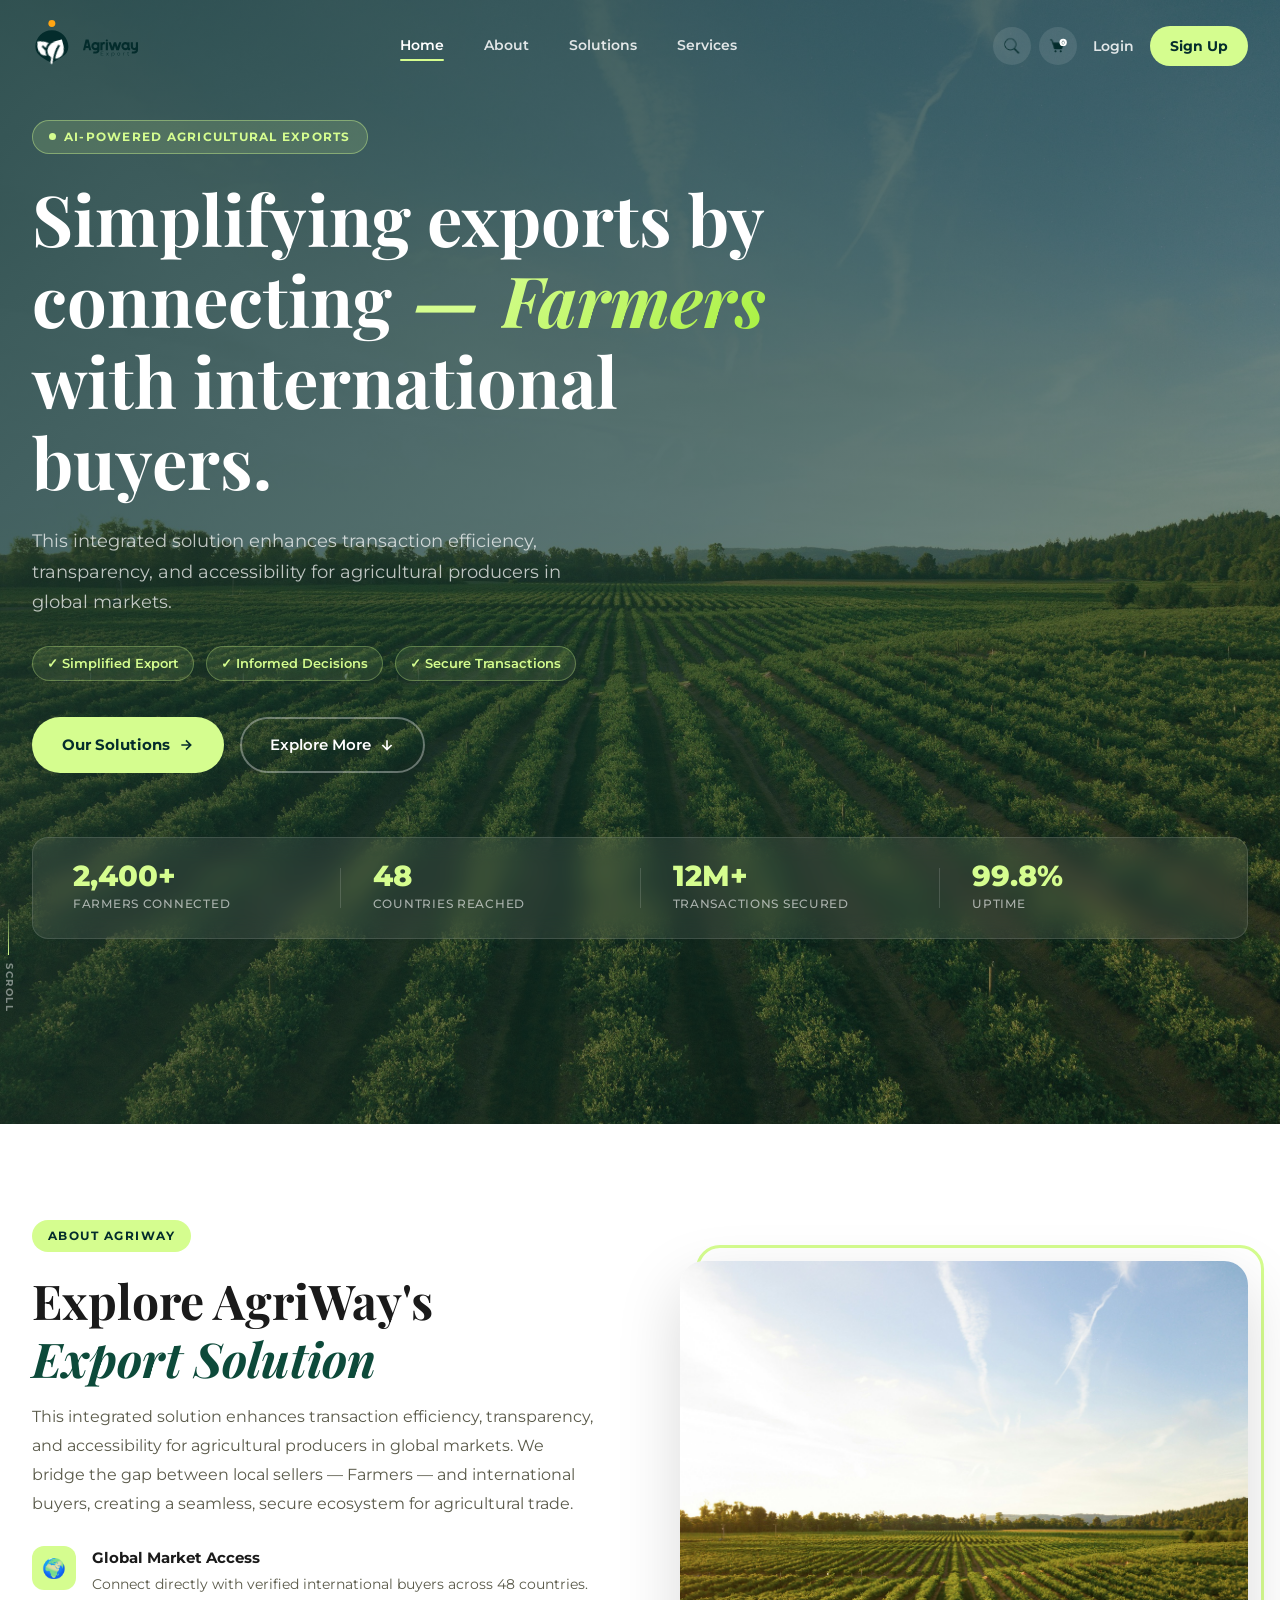
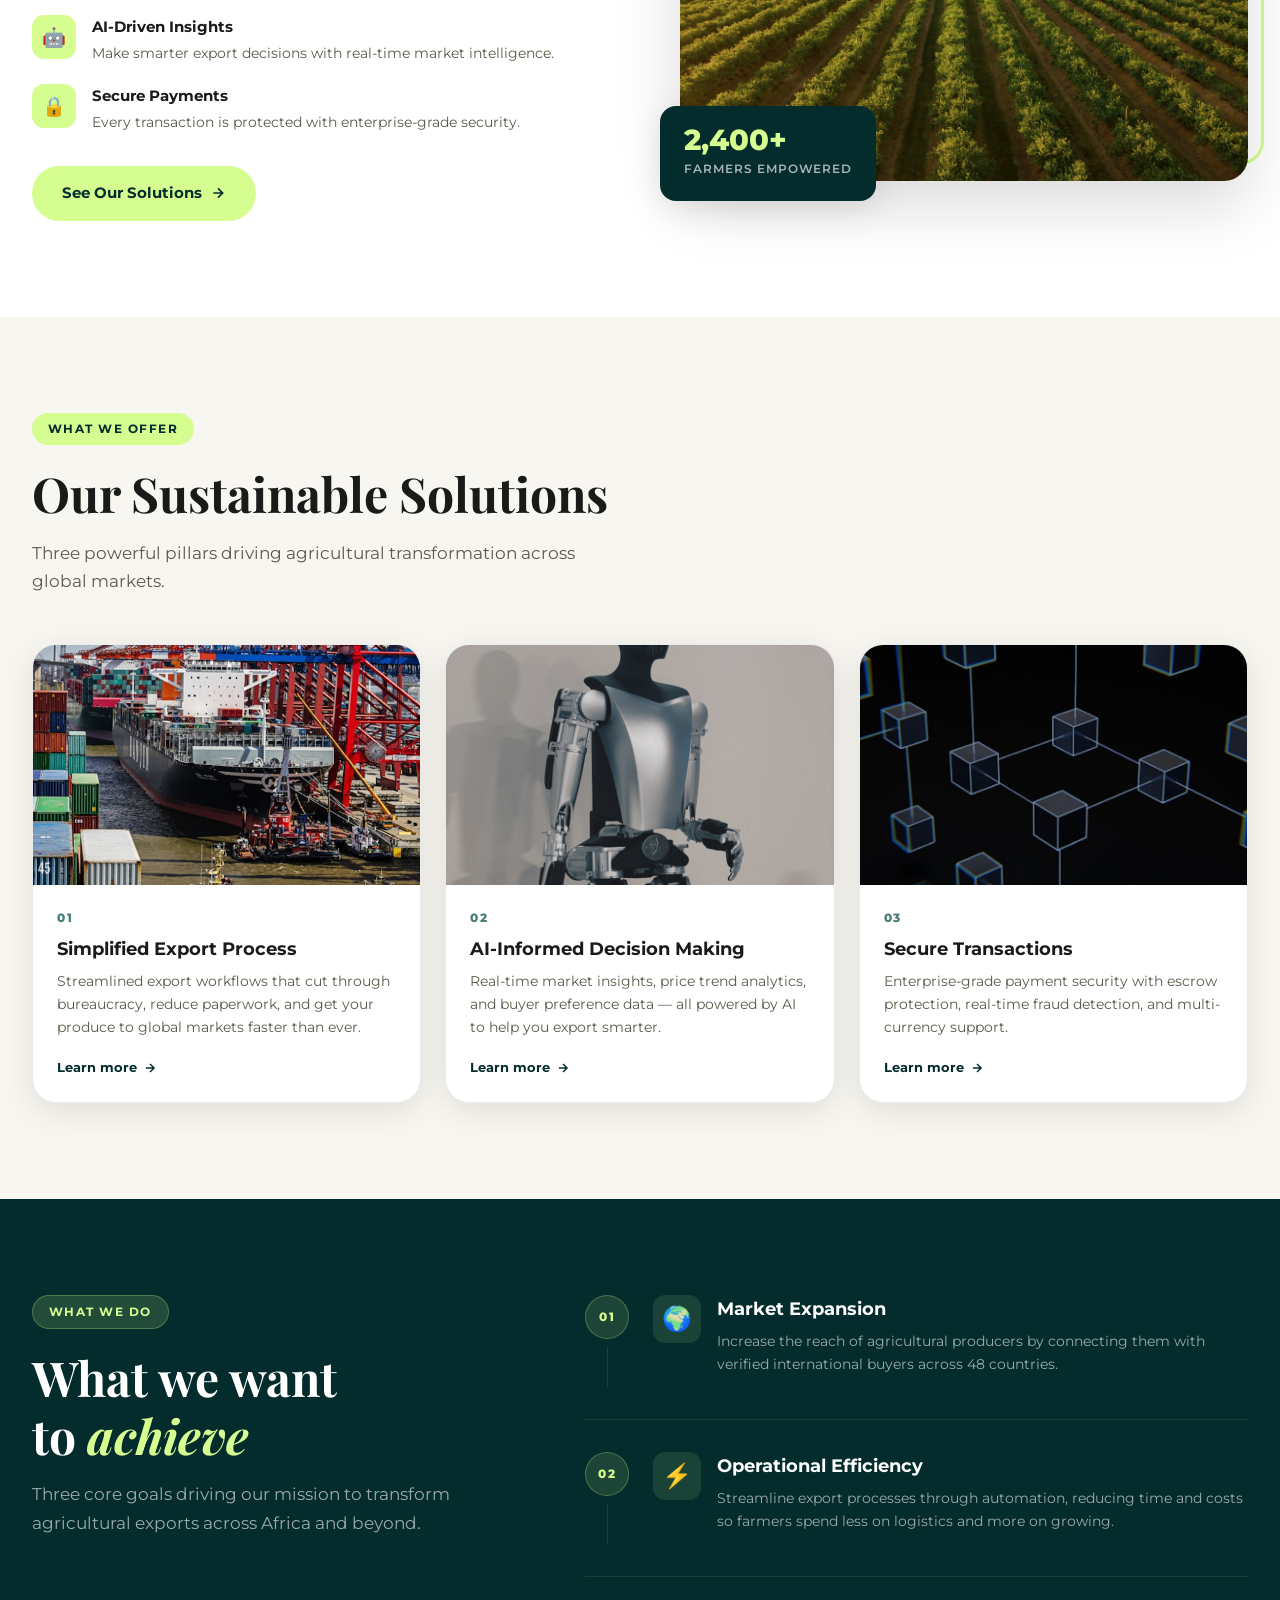
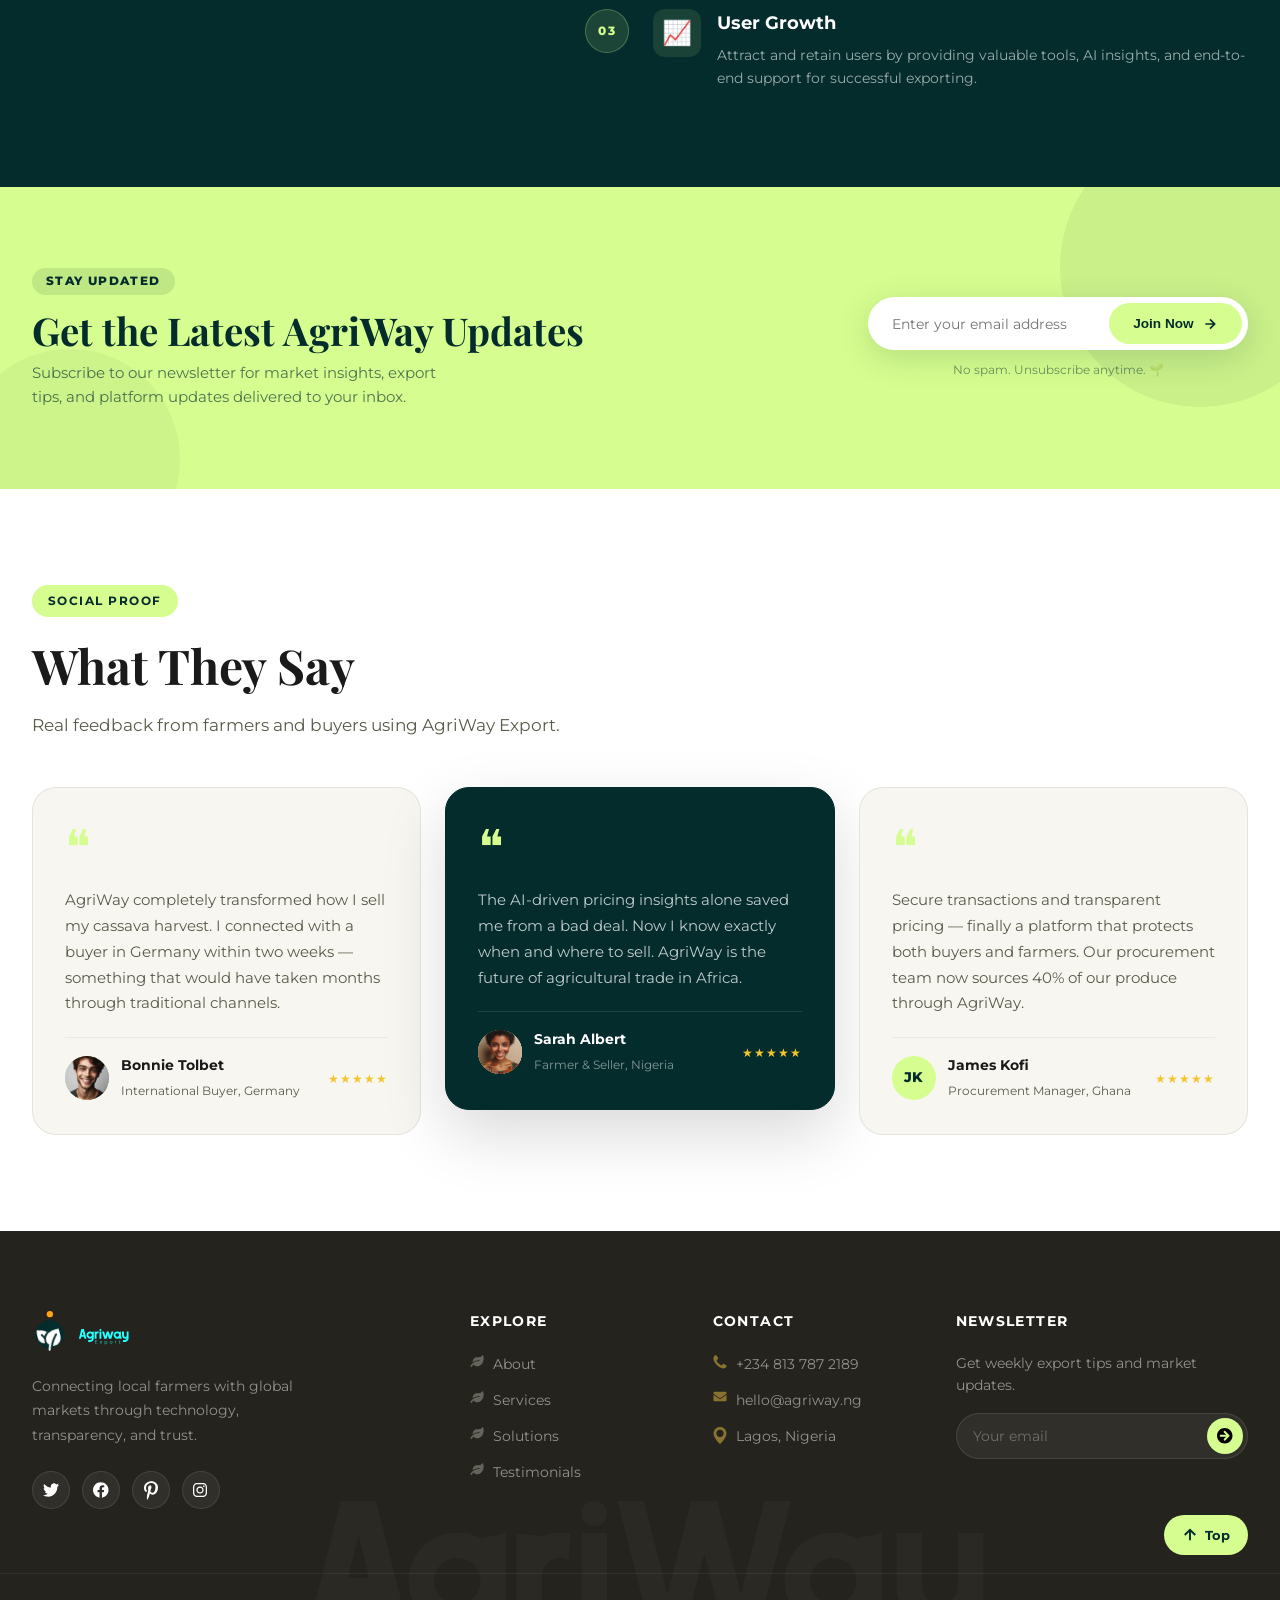
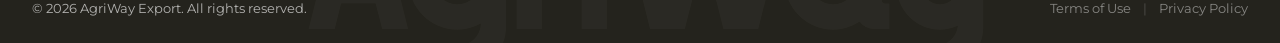
==== index.html @ 55c02ee0 "feat: full AgriWay revamp — sticky frosted navbar, hero with stats counter, about section, solutions" ====
<!DOCTYPE html>
<html lang="en">
<head>
    <meta charset="UTF-8">
    <meta name="viewport" content="width=device-width, initial-scale=1.0">
    <meta name="description" content="AgriWay Export — Simplifying agricultural exports by connecting farmers with international buyers worldwide.">
    <title>AgriWay Export</title>
    <link rel="preconnect" href="https://fonts.googleapis.com">
    <link rel="preconnect" href="https://fonts.gstatic.com" crossorigin>
    <link href="https://fonts.googleapis.com/css2?family=Montserrat:wght@400;500;600;700;800;900&family=Playfair+Display:ital,wght@0,700;1,700&display=swap" rel="stylesheet">
    <link rel="stylesheet" href="styles.css">
</head>
<body>

<!-- ===================== NAVBAR ===================== -->
<header class="navbar" id="navbar">
    <div class="nav-inner">
        <a href="#" class="nav-logo">
            <img src="assets/Logo.svg" alt="AgriWay Logo">
            <img src="assets/brandName.svg" alt="AgriWay" class="nav-brand-name">
        </a>

        <nav class="nav-links" id="navLinks">
            <a href="#hero" class="nav-link active">Home</a>
            <a href="#about" class="nav-link">About</a>
            <a href="#solutions" class="nav-link">Solutions</a>
            <a href="#services" class="nav-link">Services</a>
        </nav>

        <div class="nav-actions">
            <div class="nav-icons">
                <button class="nav-icon-btn" aria-label="Search">
                    <img src="assets/Search.svg" alt="">
                </button>
                <button class="nav-icon-btn" aria-label="Cart">
                    <img src="assets/cartWithZero.svg" alt="">
                </button>
            </div>
            <a href="#" class="btn-login">Login</a>
            <a href="#" class="btn-signup">Sign Up</a>
            <button class="hamburger" id="hamburger" aria-label="Toggle menu">
                <span></span><span></span><span></span>
            </button>
        </div>
    </div>
</header>

<!-- ===================== HERO ===================== -->
<section class="hero" id="hero">
    <div class="hero-bg">
        <div class="hero-overlay"></div>
    </div>

    <!-- Floating tag -->
    <div class="hero-tag reveal-up" style="animation-delay:0.1s">
        <span class="hero-tag-dot"></span>
        AI-Powered Agricultural Exports
    </div>

    <div class="hero-content">
        <h1 class="hero-heading reveal-up" style="animation-delay:0.25s">
            Simplifying exports by connecting
            <span class="hero-dash">—</span>
            <span class="hero-highlight">Farmers</span>
            with international buyers.
        </h1>

        <p class="hero-sub reveal-up" style="animation-delay:0.4s">
            This integrated solution enhances transaction efficiency, transparency, and accessibility for agricultural producers in global markets.
        </p>

        <div class="hero-pills reveal-up" style="animation-delay:0.5s">
            <span class="hero-pill">✓ Simplified Export</span>
            <span class="hero-pill">✓ Informed Decisions</span>
            <span class="hero-pill">✓ Secure Transactions</span>
        </div>

        <div class="hero-cta reveal-up" style="animation-delay:0.6s">
            <a href="#solutions" class="btn-primary">
                Our Solutions
                <svg width="16" height="16" viewBox="0 0 24 24" fill="none" stroke="currentColor" stroke-width="2.5"><path d="M5 12h14M12 5l7 7-7 7"/></svg>
            </a>
            <a href="#about" class="btn-ghost">
                Explore More
                <svg width="16" height="16" viewBox="0 0 24 24" fill="none" stroke="currentColor" stroke-width="2.5"><path d="M12 5v14M5 12l7 7 7-7"/></svg>
            </a>
        </div>
    </div>

    <!-- Stats bar -->
    <div class="hero-stats reveal-up" style="animation-delay:0.75s">
        <div class="hero-stat">
            <span class="hero-stat-num">2,400+</span>
            <span class="hero-stat-label">Farmers Connected</span>
        </div>
        <div class="hero-stat-divider"></div>
        <div class="hero-stat">
            <span class="hero-stat-num">48</span>
            <span class="hero-stat-label">Countries Reached</span>
        </div>
        <div class="hero-stat-divider"></div>
        <div class="hero-stat">
            <span class="hero-stat-num">$12M+</span>
            <span class="hero-stat-label">Transactions Secured</span>
        </div>
        <div class="hero-stat-divider"></div>
        <div class="hero-stat">
            <span class="hero-stat-num">99.8%</span>
            <span class="hero-stat-label">Uptime</span>
        </div>
    </div>

    <!-- Scroll indicator -->
    <div class="hero-scroll">
        <div class="hero-scroll-line"></div>
        <span>Scroll</span>
    </div>
</section>

<!-- ===================== ABOUT ===================== -->
<section class="about" id="about">
    <div class="about-inner">
        <div class="about-text">
            <div class="section-tag reveal-up">About AgriWay</div>
            <h2 class="section-heading reveal-up">
                Explore AgriWay's<br>
                <em>Export Solution</em>
            </h2>
            <p class="about-body reveal-up">
                This integrated solution enhances transaction efficiency, transparency, and accessibility for agricultural producers in global markets. We bridge the gap between local sellers — Farmers — and international buyers, creating a seamless, secure ecosystem for agricultural trade.
            </p>
            <ul class="about-list reveal-up">
                <li>
                    <div class="about-list-icon">🌍</div>
                    <div>
                        <strong>Global Market Access</strong>
                        <p>Connect directly with verified international buyers across 48 countries.</p>
                    </div>
                </li>
                <li>
                    <div class="about-list-icon">🤖</div>
                    <div>
                        <strong>AI-Driven Insights</strong>
                        <p>Make smarter export decisions with real-time market intelligence.</p>
                    </div>
                </li>
                <li>
                    <div class="about-list-icon">🔒</div>
                    <div>
                        <strong>Secure Payments</strong>
                        <p>Every transaction is protected with enterprise-grade security.</p>
                    </div>
                </li>
            </ul>
            <a href="#solutions" class="btn-primary reveal-up">
                See Our Solutions
                <svg width="16" height="16" viewBox="0 0 24 24" fill="none" stroke="currentColor" stroke-width="2.5"><path d="M5 12h14M12 5l7 7-7 7"/></svg>
            </a>
        </div>

        <div class="about-visual reveal-right">
            <div class="about-img-wrap">
                <img src="assets/bg2.jpeg" alt="Farmer in field" class="about-img">
                <div class="about-badge">
                    <span class="about-badge-num">2,400+</span>
                    <span class="about-badge-label">Farmers Empowered</span>
                </div>
                <div class="about-img-accent"></div>
            </div>
        </div>
    </div>
</section>

<!-- ===================== SOLUTIONS (Section 3) ===================== -->
<section class="solutions" id="solutions">
    <div class="solutions-inner">
        <div class="section-tag reveal-up">What We Offer</div>
        <h2 class="section-heading reveal-up">Our Sustainable Solutions</h2>
        <p class="section-sub reveal-up">Three powerful pillars driving agricultural transformation across global markets.</p>

        <div class="solutions-grid">

            <div class="sol-card reveal-up" style="animation-delay:0.1s">
                <div class="sol-card-img">
                    <img src="assets/Rectangle-3.svg" alt="Simplified Export Process">
                    <div class="sol-card-overlay">
                        <div class="sol-card-icon">🌐</div>
                    </div>
                </div>
                <div class="sol-card-body">
                    <span class="sol-card-num">01</span>
                    <h3>Simplified Export Process</h3>
                    <p>Streamlined export workflows that cut through bureaucracy, reduce paperwork, and get your produce to global markets faster than ever.</p>
                    <a href="#" class="sol-card-link">
                        Learn more
                        <svg width="14" height="14" viewBox="0 0 24 24" fill="none" stroke="currentColor" stroke-width="2.5"><path d="M5 12h14M12 5l7 7-7 7"/></svg>
                    </a>
                </div>
            </div>

            <div class="sol-card reveal-up" style="animation-delay:0.2s">
                <div class="sol-card-img">
                    <img src="assets/Rectangle-5.svg" alt="AI Decision Making">
                    <div class="sol-card-overlay">
                        <div class="sol-card-icon">📊</div>
                    </div>
                </div>
                <div class="sol-card-body">
                    <span class="sol-card-num">02</span>
                    <h3>AI-Informed Decision Making</h3>
                    <p>Real-time market insights, price trend analytics, and buyer preference data — all powered by AI to help you export smarter.</p>
                    <a href="#" class="sol-card-link">
                        Learn more
                        <svg width="14" height="14" viewBox="0 0 24 24" fill="none" stroke="currentColor" stroke-width="2.5"><path d="M5 12h14M12 5l7 7-7 7"/></svg>
                    </a>
                </div>
            </div>

            <div class="sol-card reveal-up" style="animation-delay:0.3s">
                <div class="sol-card-img">
                    <img src="assets/Rectangle 4.png" alt="Secure Transactions">
                    <div class="sol-card-overlay">
                        <div class="sol-card-icon">🔒</div>
                    </div>
                </div>
                <div class="sol-card-body">
                    <span class="sol-card-num">03</span>
                    <h3>Secure Transactions</h3>
                    <p>Enterprise-grade payment security with escrow protection, real-time fraud detection, and multi-currency support.</p>
                    <a href="#" class="sol-card-link">
                        Learn more
                        <svg width="14" height="14" viewBox="0 0 24 24" fill="none" stroke="currentColor" stroke-width="2.5"><path d="M5 12h14M12 5l7 7-7 7"/></svg>
                    </a>
                </div>
            </div>

        </div>
    </div>
</section>


<!-- ===================== SERVICES (Section 4) ===================== -->
<section class="services" id="services">
    <div class="services-inner">
        <div class="services-left">
            <div class="section-tag reveal-up">What We Do</div>
            <h2 class="section-heading reveal-up">What we want<br>to <em>achieve</em></h2>
            <p class="section-sub reveal-up">Three core goals driving our mission to transform agricultural exports across Africa and beyond.</p>
        </div>
        <div class="services-right">
            <div class="service-item reveal-up" style="animation-delay:0.1s">
                <div class="service-num-wrap">
                    <span class="service-num">01</span>
                    <div class="service-line"></div>
                </div>
                <div class="service-content">
                    <div class="service-icon">🌍</div>
                    <div>
                        <h3>Market Expansion</h3>
                        <p>Increase the reach of agricultural producers by connecting them with verified international buyers across 48 countries.</p>
                    </div>
                </div>
            </div>
            <div class="service-item reveal-up" style="animation-delay:0.2s">
                <div class="service-num-wrap">
                    <span class="service-num">02</span>
                    <div class="service-line"></div>
                </div>
                <div class="service-content">
                    <div class="service-icon">⚡</div>
                    <div>
                        <h3>Operational Efficiency</h3>
                        <p>Streamline export processes through automation, reducing time and costs so farmers spend less on logistics and more on growing.</p>
                    </div>
                </div>
            </div>
            <div class="service-item reveal-up" style="animation-delay:0.3s">
                <div class="service-num-wrap">
                    <span class="service-num">03</span>
                </div>
                <div class="service-content">
                    <div class="service-icon">📈</div>
                    <div>
                        <h3>User Growth</h3>
                        <p>Attract and retain users by providing valuable tools, AI insights, and end-to-end support for successful exporting.</p>
                    </div>
                </div>
            </div>
        </div>
    </div>
</section>

<!-- ===================== NEWSLETTER ===================== -->
<section class="newsletter">
    <div class="newsletter-inner">
        <div class="newsletter-text reveal-up">
            <span class="newsletter-tag">Stay Updated</span>
            <h2>Get the Latest AgriWay Updates</h2>
            <p>Subscribe to our newsletter for market insights, export tips, and platform updates delivered to your inbox.</p>
        </div>
        <form class="newsletter-form reveal-up" style="animation-delay:0.15s" onsubmit="return false;">
            <div class="newsletter-input-wrap">
                <input type="email" placeholder="Enter your email address" required>
                <button type="submit" class="btn-primary">
                    Join Now
                    <svg width="16" height="16" viewBox="0 0 24 24" fill="none" stroke="currentColor" stroke-width="2.5"><path d="M5 12h14M12 5l7 7-7 7"/></svg>
                </button>
            </div>
            <p class="newsletter-note">No spam. Unsubscribe anytime. 🌱</p>
        </form>
    </div>
</section>

<!-- ===================== TESTIMONIALS ===================== -->
<section class="testimonials" id="testimonials">
    <div class="testimonials-inner">
        <div class="section-tag reveal-up">Social Proof</div>
        <h2 class="section-heading reveal-up">What They Say</h2>
        <p class="section-sub reveal-up">Real feedback from farmers and buyers using AgriWay Export.</p>

        <div class="testi-grid">
            <div class="testi-card reveal-up" style="animation-delay:0.1s">
                <div class="testi-quote">❝</div>
                <p class="testi-text">AgriWay completely transformed how I sell my cassava harvest. I connected with a buyer in Germany within two weeks — something that would have taken months through traditional channels.</p>
                <div class="testi-footer">
                    <img src="assets/avatar-04.webp.svg" alt="Bonnie Tolbet" class="testi-avatar">
                    <div>
                        <strong>Bonnie Tolbet</strong>
                        <span>International Buyer, Germany</span>
                    </div>
                    <div class="testi-stars">★★★★★</div>
                </div>
            </div>

            <div class="testi-card testi-card-featured reveal-up" style="animation-delay:0.2s">
                <div class="testi-quote">❝</div>
                <p class="testi-text">The AI-driven pricing insights alone saved me from a bad deal. Now I know exactly when and where to sell. AgriWay is the future of agricultural trade in Africa.</p>
                <div class="testi-footer">
                    <img src="assets/avatar-05.webp.svg" alt="Sarah Albert" class="testi-avatar">
                    <div>
                        <strong>Sarah Albert</strong>
                        <span>Farmer & Seller, Nigeria</span>
                    </div>
                    <div class="testi-stars">★★★★★</div>
                </div>
            </div>

            <div class="testi-card reveal-up" style="animation-delay:0.3s">
                <div class="testi-quote">❝</div>
                <p class="testi-text">Secure transactions and transparent pricing — finally a platform that protects both buyers and farmers. Our procurement team now sources 40% of our produce through AgriWay.</p>
                <div class="testi-footer">
                    <div class="testi-avatar-placeholder">JK</div>
                    <div>
                        <strong>James Kofi</strong>
                        <span>Procurement Manager, Ghana</span>
                    </div>
                    <div class="testi-stars">★★★★★</div>
                </div>
            </div>
        </div>
    </div>
</section>

<!-- ===================== FOOTER ===================== -->
<footer class="footer" id="contact">
    <div class="footer-inner">

        <div class="footer-brand">
            <div class="footer-logo">
                <img src="assets/Logo.svg" alt="AgriWay Logo">
                <img src="assets/brandName.svg" alt="AgriWay" class="footer-brand-name">
            </div>
            <p class="footer-desc">Connecting local farmers with global markets through technology, transparency, and trust.</p>
            <div class="footer-socials">
                <a href="#" class="footer-social" aria-label="Twitter"><img src="assets/Vector (2).svg" alt="Twitter"></a>
                <a href="#" class="footer-social" aria-label="Facebook"><img src="assets/Vector (3).svg" alt="Facebook"></a>
                <a href="#" class="footer-social" aria-label="Instagram"><img src="assets/Vector (4).svg" alt="Instagram"></a>
                <a href="#" class="footer-social" aria-label="LinkedIn"><img src="assets/Vector-5.svg" alt="LinkedIn"></a>
            </div>
        </div>

        <div class="footer-col">
            <h4>Explore</h4>
            <ul>
                <li><a href="#about"><img src="assets/leaf.svg" alt="">About</a></li>
                <li><a href="#services"><img src="assets/leaf.svg" alt="">Services</a></li>
                <li><a href="#solutions"><img src="assets/leaf.svg" alt="">Solutions</a></li>
                <li><a href="#testimonials"><img src="assets/leaf.svg" alt="">Testimonials</a></li>
            </ul>
        </div>

        <div class="footer-col">
            <h4>Contact</h4>
            <ul>
                <li>
                    <img src="assets/phone-icon.svg" alt="">
                    <span>+234 813 787 2189</span>
                </li>
                <li>
                    <img src="assets/messageEnvelope.svg" alt="">
                    <span>hello@agriway.ng</span>
                </li>
                <li>
                    <img src="assets/location.svg" alt="">
                    <span>Lagos, Nigeria</span>
                </li>
            </ul>
        </div>

        <div class="footer-col footer-newsletter-col">
            <h4>Newsletter</h4>
            <p>Get weekly export tips and market updates.</p>
            <div class="footer-input-wrap">
                <input type="email" placeholder="Your email">
                <button aria-label="Subscribe">
                    <img src="assets/arrowRight.svg" alt="Subscribe">
                </button>
            </div>
        </div>

    </div>

    <!-- Bottom bar -->
    <div class="footer-bottom">
        <p>&copy; <span id="footer-year"></span> AgriWay Export. All rights reserved.</p>
        <div class="footer-bottom-links">
            <a href="#">Terms of Use</a>
            <span>|</span>
            <a href="#">Privacy Policy</a>
        </div>
    </div>

    <!-- Big Mogula watermark -->
    <div class="footer-watermark" aria-hidden="true">AgriWay</div>

    <!-- Back to top -->
    <a href="#hero" class="back-to-top" id="backToTop">
        <svg width="18" height="18" viewBox="0 0 24 24" fill="none" stroke="currentColor" stroke-width="2.5"><path d="M12 19V5M5 12l7-7 7 7"/></svg>
        Top
    </a>
</footer>

<script src="scripts.js"></script>
</body>
</html>
---- styles.css ----
/* ============================================
   AGRIWAY EXPORT — Revamped Sections 1–4
   ============================================ */

@font-face {
    font-family: 'Mogula';
    src: url('assets/font/mogula.otf') format('opentype');
    font-weight: normal;
}

/* ---- Variables ---- */
:root {
    --lime:       #D5FD8F;
    --lime-dark:  #b8e870;
    --green-deep: #042C2C;
    --green-mid:  #0d4a3a;
    --green-soft: #497C76;
    --dark:       #24231D;
    --dark2:      #1a1a14;
    --text:       #1a1a1a;
    --text-muted: #5a5a4a;
    --white:      #ffffff;
    --off-white:  #f8f6f0;
    --border:     rgba(0,0,0,0.08);
    --shadow:     0 8px 32px rgba(0,0,0,0.1);
    --shadow-lg:  0 24px 64px rgba(0,0,0,0.15);
    --radius:     16px;
    --radius-lg:  24px;
    --transition: all 0.3s cubic-bezier(0.4, 0, 0.2, 1);
    --max-w:      1280px;
}

/* ---- Reset ---- */
*, *::before, *::after { margin: 0; padding: 0; box-sizing: border-box; }
html { scroll-behavior: smooth; scroll-padding-top: 80px; }

body {
    font-family: 'Montserrat', sans-serif;
    background: var(--off-white);
    color: var(--text);
    line-height: 1.6;
    overflow-x: hidden;
}

a { text-decoration: none; color: inherit; }
img { max-width: 100%; display: block; }

/* ---- Shared buttons ---- */
.btn-primary {
    display: inline-flex;
    align-items: center;
    gap: 8px;
    background: var(--lime);
    color: var(--green-deep);
    font-weight: 700;
    font-size: 0.95rem;
    padding: 0.85rem 1.75rem;
    border-radius: 50px;
    transition: var(--transition);
    border: 2px solid transparent;
}

.btn-primary:hover {
    background: var(--lime-dark);
    transform: translateY(-2px);
    box-shadow: 0 8px 24px rgba(213,253,143,0.4);
}

.btn-ghost {
    display: inline-flex;
    align-items: center;
    gap: 8px;
    background: transparent;
    color: var(--white);
    font-weight: 600;
    font-size: 0.95rem;
    padding: 0.85rem 1.75rem;
    border-radius: 50px;
    border: 2px solid rgba(255,255,255,0.35);
    transition: var(--transition);
}

.btn-ghost:hover {
    background: rgba(255,255,255,0.12);
    border-color: rgba(255,255,255,0.6);
    transform: translateY(-2px);
}

/* ---- Shared section labels ---- */
.section-tag {
    display: inline-flex;
    align-items: center;
    gap: 8px;
    font-size: 0.78rem;
    font-weight: 700;
    text-transform: uppercase;
    letter-spacing: 0.12em;
    color: var(--green-deep);
    background: var(--lime);
    padding: 6px 16px;
    border-radius: 50px;
    margin-bottom: 1.25rem;
}

.section-heading {
    font-family: 'Playfair Display', serif;
    font-size: clamp(2rem, 4vw, 3rem);
    font-weight: 700;
    color: var(--text);
    line-height: 1.2;
    margin-bottom: 1rem;
}

.section-heading em {
    font-style: italic;
    color: var(--green-mid);
}

.section-sub {
    font-size: 1.05rem;
    color: var(--text-muted);
    max-width: 580px;
    margin-bottom: 3rem;
    line-height: 1.7;
}

/* ---- Scroll reveal ---- */
.reveal-up {
    opacity: 0;
    transform: translateY(30px);
    transition: opacity 0.65s ease, transform 0.65s ease;
}

.reveal-right {
    opacity: 0;
    transform: translateX(40px);
    transition: opacity 0.7s ease, transform 0.7s ease;
}

.reveal-up.visible,
.reveal-right.visible {
    opacity: 1;
    transform: translate(0);
}

/* ============================================
   NAVBAR
   ============================================ */
.navbar {
    position: fixed;
    top: 0;
    left: 0;
    right: 0;
    z-index: 1000;
    padding: 1.25rem 0;
    /* transparent only over the hero — JS adds .scrolled after 60px */
    background: transparent;
    transition: background 0.35s ease, padding 0.35s ease, box-shadow 0.35s ease;
}

/* Once user scrolls past the hero tag, lock to a solid frosted bar */
.navbar.scrolled {
    background: rgba(255,255,255,0.97);
    backdrop-filter: blur(16px);
    -webkit-backdrop-filter: blur(16px);
    padding: 0.65rem 0;
    box-shadow: 0 2px 20px rgba(0,0,0,0.08);
}

/* Text colours flip to dark when frosted */
.navbar.scrolled .nav-link { color: var(--text); }
.navbar.scrolled .nav-link:hover { color: var(--green-deep); }
.navbar.scrolled .nav-link.active { color: var(--green-deep); }
.navbar.scrolled .nav-link.active::after { background: var(--green-deep); }
.navbar.scrolled .btn-login { color: var(--text); }
.navbar.scrolled .btn-signup { background: var(--green-deep); color: var(--white); }
.navbar.scrolled .btn-signup:hover { background: var(--lime); color: var(--green-deep); }
.navbar.scrolled .nav-icon-btn { background: rgba(0,0,0,0.06); }
.navbar.scrolled .nav-icon-btn img { filter: brightness(0); }
.navbar.scrolled .hamburger span { background: var(--text); }

.nav-inner {
    max-width: var(--max-w);
    margin: 0 auto;
    padding: 0 2rem;
    display: flex;
    align-items: center;
    justify-content: space-between;
    gap: 2rem;
}

.nav-logo {
    display: flex;
    align-items: center;
    gap: 10px;
    flex-shrink: 0;
}

.nav-logo img:first-child { width: 40px; }
.nav-brand-name { height: 22px; width: auto; }

.nav-links {
    display: flex;
    align-items: center;
    gap: 2.5rem;
}

.nav-link {
    font-size: 0.9rem;
    font-weight: 600;
    color: rgba(255,255,255,0.85);
    position: relative;
    transition: color 0.25s;
}

.nav-link::after {
    content: '';
    position: absolute;
    bottom: -4px;
    left: 0;
    width: 0;
    height: 2px;
    background: var(--lime);
    border-radius: 2px;
    transition: width 0.3s ease;
}

.nav-link:hover,
.nav-link.active {
    color: var(--white);
}

.nav-link:hover::after,
.nav-link.active::after { width: 100%; }

.nav-actions {
    display: flex;
    align-items: center;
    gap: 1rem;
    flex-shrink: 0;
}

.nav-icons {
    display: flex;
    align-items: center;
    gap: 0.5rem;
}

.nav-icon-btn {
    width: 38px;
    height: 38px;
    border-radius: 50%;
    border: none;
    background: rgba(255,255,255,0.1);
    cursor: pointer;
    display: flex;
    align-items: center;
    justify-content: center;
    transition: var(--transition);
}

.nav-icon-btn:hover { background: rgba(255,255,255,0.2); }
.nav-icon-btn img { width: 18px; }

.btn-login {
    font-size: 0.88rem;
    font-weight: 600;
    color: rgba(255,255,255,0.85);
    transition: color 0.25s;
}

.btn-login:hover { color: var(--white); }

.btn-signup {
    font-size: 0.88rem;
    font-weight: 700;
    background: var(--lime);
    color: var(--green-deep);
    padding: 0.55rem 1.25rem;
    border-radius: 50px;
    transition: var(--transition);
}

.btn-signup:hover {
    background: var(--lime-dark);
    transform: translateY(-1px);
}

/* Hamburger */
.hamburger {
    display: none;
    flex-direction: column;
    gap: 5px;
    background: none;
    border: none;
    cursor: pointer;
    padding: 4px;
}

.hamburger span {
    display: block;
    width: 24px;
    height: 2px;
    background: var(--white);
    border-radius: 2px;
    transition: var(--transition);
}

.hamburger.open span:nth-child(1) { transform: translateY(7px) rotate(45deg); }
.hamburger.open span:nth-child(2) { opacity: 0; }
.hamburger.open span:nth-child(3) { transform: translateY(-7px) rotate(-45deg); }

/* ============================================
   HERO
   ============================================ */
.hero {
    position: relative;
    min-height: 100vh;
    display: flex;
    flex-direction: column;
    align-items: flex-start;
    justify-content: center;
    padding: 120px 2rem 80px;
    overflow: hidden;
}

.hero-bg {
    position: absolute;
    inset: 0;
    background: url('assets/bg.jpeg') center center / cover no-repeat;
    z-index: 0;
}

.hero-overlay {
    position: absolute;
    inset: 0;
    background: linear-gradient(
        135deg,
        rgba(4, 44, 44, 0.82) 0%,
        rgba(4, 44, 44, 0.65) 50%,
        rgba(4, 44, 44, 0.4) 100%
    );
}

.hero > *:not(.hero-bg) { position: relative; z-index: 1; }

.hero-content {
    max-width: var(--max-w);
    width: 100%;
    margin: 0 auto;
}

.hero-tag {
    display: inline-flex;
    align-items: center;
    gap: 8px;
    background: rgba(213,253,143,0.15);
    border: 1px solid rgba(213,253,143,0.4);
    color: var(--lime);
    font-size: 0.78rem;
    font-weight: 700;
    letter-spacing: 0.1em;
    text-transform: uppercase;
    padding: 6px 16px;
    border-radius: 50px;
    margin-bottom: 1.5rem;
}

.hero-tag-dot {
    width: 7px; height: 7px;
    border-radius: 50%;
    background: var(--lime);
    animation: pulse-green 2s ease-in-out infinite;
}

@keyframes pulse-green {
    0%, 100% { opacity: 1; transform: scale(1); }
    50% { opacity: 0.5; transform: scale(0.8); }
}

.hero-heading {
    font-family: 'Playfair Display', serif;
    font-size: clamp(2.5rem, 5.5vw, 5rem);
    font-weight: 700;
    color: var(--white);
    line-height: 1.15;
    max-width: 820px;
    margin-bottom: 1.5rem;
}

.hero-dash {
    color: var(--lime);
    font-style: italic;
    margin: 0 0.25rem;
}

.hero-highlight {
    background: linear-gradient(135deg, var(--lime), #a8f040);
    -webkit-background-clip: text;
    background-clip: text;
    -webkit-text-fill-color: transparent;
    font-style: italic;
}

.hero-sub {
    font-size: 1.1rem;
    color: rgba(255,255,255,0.72);
    max-width: 560px;
    line-height: 1.75;
    margin-bottom: 1.75rem;
}

.hero-pills {
    display: flex;
    flex-wrap: wrap;
    gap: 0.75rem;
    margin-bottom: 2.25rem;
}

.hero-pill {
    font-size: 0.82rem;
    font-weight: 600;
    color: var(--lime);
    background: rgba(213,253,143,0.1);
    border: 1px solid rgba(213,253,143,0.3);
    padding: 6px 14px;
    border-radius: 50px;
}

.hero-cta {
    display: flex;
    flex-wrap: wrap;
    gap: 1rem;
    margin-bottom: 4rem;
}

/* Stats bar */
.hero-stats {
    max-width: var(--max-w);
    width: 100%;
    margin: 0 auto;
    display: flex;
    align-items: center;
    gap: 2rem;
    background: rgba(255,255,255,0.08);
    backdrop-filter: blur(12px);
    -webkit-backdrop-filter: blur(12px);
    border: 1px solid rgba(255,255,255,0.12);
    border-radius: var(--radius);
    padding: 1.5rem 2.5rem;
    flex-wrap: wrap;
}

.hero-stat {
    display: flex;
    flex-direction: column;
    gap: 4px;
    flex: 1;
    min-width: 120px;
}

.hero-stat-num {
    font-size: 1.8rem;
    font-weight: 800;
    color: var(--lime);
    line-height: 1;
}

.hero-stat-label {
    font-size: 0.75rem;
    font-weight: 500;
    color: rgba(255,255,255,0.6);
    text-transform: uppercase;
    letter-spacing: 0.06em;
}

.hero-stat-divider {
    width: 1px;
    height: 40px;
    background: rgba(255,255,255,0.15);
    flex-shrink: 0;
}

/* Scroll indicator */
.hero-scroll {
    position: absolute;
    bottom: 2rem;
    right: 2rem;
    display: flex;
    flex-direction: column;
    align-items: center;
    gap: 8px;
    z-index: 2;
}

.hero-scroll-line {
    width: 1px;
    height: 48px;
    background: linear-gradient(to bottom, transparent, var(--lime));
    animation: scroll-line 1.5s ease-in-out infinite;
}

@keyframes scroll-line {
    0% { transform: scaleY(0); transform-origin: top; }
    50% { transform: scaleY(1); transform-origin: top; }
    51% { transform: scaleY(1); transform-origin: bottom; }
    100% { transform: scaleY(0); transform-origin: bottom; }
}

.hero-scroll span {
    font-size: 0.65rem;
    font-weight: 700;
    letter-spacing: 0.15em;
    text-transform: uppercase;
    color: rgba(255,255,255,0.45);
    writing-mode: vertical-rl;
}

/* ============================================
   ABOUT
   ============================================ */
.about {
    padding: 6rem 2rem;
    background: var(--white);
}

.about-inner {
    max-width: var(--max-w);
    margin: 0 auto;
    display: grid;
    grid-template-columns: 1fr 1fr;
    gap: 5rem;
    align-items: center;
}

.about-list {
    list-style: none;
    display: flex;
    flex-direction: column;
    gap: 1.25rem;
    margin-bottom: 2rem;
}

.about-list li {
    display: flex;
    gap: 1rem;
    align-items: flex-start;
}

.about-list-icon {
    width: 44px;
    height: 44px;
    border-radius: 12px;
    background: var(--lime);
    display: flex;
    align-items: center;
    justify-content: center;
    font-size: 1.2rem;
    flex-shrink: 0;
}

.about-list strong {
    display: block;
    font-size: 0.95rem;
    font-weight: 700;
    color: var(--text);
    margin-bottom: 3px;
}

.about-list p {
    font-size: 0.85rem;
    color: var(--text-muted);
    line-height: 1.6;
}

.about-body {
    font-size: 1rem;
    color: var(--text-muted);
    line-height: 1.8;
    margin-bottom: 1.75rem;
}

/* Visual side */
.about-visual { position: relative; }

.about-img-wrap {
    position: relative;
    border-radius: var(--radius-lg);
    overflow: visible;
}

.about-img {
    width: 100%;
    height: 520px;
    object-fit: cover;
    border-radius: var(--radius-lg);
    box-shadow: var(--shadow-lg);
}

.about-img-accent {
    position: absolute;
    top: -16px;
    right: -16px;
    width: 100%;
    height: 100%;
    border-radius: var(--radius-lg);
    border: 3px solid var(--lime);
    z-index: -1;
}

.about-badge {
    position: absolute;
    bottom: -20px;
    left: -20px;
    background: var(--green-deep);
    color: var(--white);
    padding: 1.25rem 1.5rem;
    border-radius: var(--radius);
    box-shadow: var(--shadow);
}

.about-badge-num {
    display: block;
    font-size: 1.8rem;
    font-weight: 800;
    color: var(--lime);
    line-height: 1;
}

.about-badge-label {
    font-size: 0.75rem;
    font-weight: 600;
    color: rgba(255,255,255,0.65);
    text-transform: uppercase;
    letter-spacing: 0.08em;
}

/* ============================================
   SOLUTIONS
   ============================================ */
.solutions {
    padding: 6rem 2rem;
    background: var(--off-white);
}

.solutions-inner {
    max-width: var(--max-w);
    margin: 0 auto;
}

.solutions-grid {
    display: grid;
    grid-template-columns: repeat(3, 1fr);
    gap: 1.5rem;
}

.sol-card {
    background: var(--white);
    border-radius: var(--radius-lg);
    overflow: hidden;
    box-shadow: var(--shadow);
    transition: var(--transition);
    border: 1px solid var(--border);
    display: flex;
    flex-direction: column;
}

.sol-card:hover {
    transform: translateY(-8px);
    box-shadow: var(--shadow-lg);
    border-color: var(--lime);
}

.sol-card-img {
    position: relative;
    height: 240px;
    overflow: hidden;
}

.sol-card-img img {
    width: 100%;
    height: 100%;
    object-fit: cover;
    transition: transform 0.5s ease;
}

.sol-card:hover .sol-card-img img { transform: scale(1.06); }

.sol-card-overlay {
    position: absolute;
    inset: 0;
    background: linear-gradient(to top, rgba(4,44,44,0.7), transparent);
    display: flex;
    align-items: flex-end;
    padding: 1rem;
    opacity: 0;
    transition: opacity 0.3s ease;
}

.sol-card:hover .sol-card-overlay { opacity: 1; }

.sol-card-icon {
    font-size: 2rem;
    filter: drop-shadow(0 2px 8px rgba(0,0,0,0.3));
}

.sol-card-body {
    padding: 1.5rem;
    display: flex;
    flex-direction: column;
    gap: 0.6rem;
    flex: 1;
}

.sol-card-num {
    font-size: 0.72rem;
    font-weight: 800;
    letter-spacing: 0.15em;
    color: var(--green-soft);
    text-transform: uppercase;
}

.sol-card-body h3 {
    font-size: 1.15rem;
    font-weight: 700;
    color: var(--text);
    line-height: 1.3;
}

.sol-card-body p {
    font-size: 0.875rem;
    color: var(--text-muted);
    line-height: 1.65;
    flex: 1;
}

.sol-card-link {
    display: inline-flex;
    align-items: center;
    gap: 6px;
    font-size: 0.82rem;
    font-weight: 700;
    color: var(--green-deep);
    margin-top: 0.5rem;
    transition: gap 0.2s ease;
}

.sol-card-link:hover { gap: 10px; }

/* ============================================
   RESPONSIVE
   ============================================ */
@media (max-width: 1024px) {
    .solutions-grid { grid-template-columns: repeat(2, 1fr); }
    .about-inner { gap: 3rem; }
}

@media (max-width: 768px) {
    .nav-links {
        display: none;
        position: fixed;
        top: 0;
        left: 0;
        right: 0;
        bottom: 0;
        background: var(--green-deep);
        flex-direction: column;
        align-items: center;
        justify-content: center;
        gap: 2.5rem;
        z-index: 999;
    }

    .nav-links.open { display: flex; }

    .nav-link {
        font-size: 1.4rem;
        color: var(--white) !important;
    }

    .hamburger { display: flex; z-index: 1000; }

    .btn-login, .btn-signup, .nav-icons { display: none; }
    .navbar.scrolled .hamburger span { background: var(--text); }

    .hero { padding: 100px 1.25rem 60px; }
    .hero-heading { font-size: clamp(2rem, 7vw, 3.5rem); }
    .hero-stats { flex-direction: column; align-items: flex-start; gap: 1.25rem; }
    .hero-stat-divider { width: 60px; height: 1px; }
    .hero-scroll { display: none; }

    .about { padding: 4rem 1.25rem; }
    .about-inner { grid-template-columns: 1fr; gap: 3rem; }
    .about-img { height: 320px; }
    .about-visual { order: -1; }
    .about-badge { left: 1rem; bottom: -1rem; }

    .solutions { padding: 4rem 1.25rem; }
    .solutions-grid { grid-template-columns: 1fr; }
    .sol-card-img { height: 200px; }
}

@media (max-width: 480px) {
    .hero-cta { flex-direction: column; }
    .btn-primary, .btn-ghost { width: 100%; justify-content: center; }
    .hero-stat-num { font-size: 1.4rem; }
}

/* ============================================
   SERVICES (Section 4)
   ============================================ */
.services {
    padding: 6rem 2rem;
    background: var(--green-deep);
    color: var(--white);
}

.services-inner {
    max-width: var(--max-w);
    margin: 0 auto;
    display: grid;
    grid-template-columns: 1fr 1.4fr;
    gap: 5rem;
    align-items: start;
}

.services .section-tag {
    background: rgba(213,253,143,0.15);
    color: var(--lime);
    border: 1px solid rgba(213,253,143,0.25);
}

.services .section-heading { color: var(--white); }
.services .section-heading em { color: var(--lime); }
.services .section-sub { color: rgba(255,255,255,0.6); }

.service-item {
    display: flex;
    gap: 1.5rem;
    padding-bottom: 2rem;
    margin-bottom: 2rem;
    border-bottom: 1px solid rgba(255,255,255,0.08);
}

.service-item:last-child { border-bottom: none; margin-bottom: 0; padding-bottom: 0; }

.service-num-wrap {
    display: flex;
    flex-direction: column;
    align-items: center;
    gap: 0;
    flex-shrink: 0;
}

.service-num {
    font-size: 0.72rem;
    font-weight: 800;
    letter-spacing: 0.12em;
    color: var(--lime);
    background: rgba(213,253,143,0.12);
    border: 1px solid rgba(213,253,143,0.25);
    width: 44px;
    height: 44px;
    border-radius: 50%;
    display: flex;
    align-items: center;
    justify-content: center;
    flex-shrink: 0;
}

.service-line {
    width: 1px;
    flex: 1;
    background: rgba(255,255,255,0.1);
    margin-top: 8px;
    min-height: 40px;
}

.service-content {
    display: flex;
    gap: 1rem;
    align-items: flex-start;
}

.service-icon {
    font-size: 1.5rem;
    width: 48px;
    height: 48px;
    border-radius: 12px;
    background: rgba(213,253,143,0.1);
    display: flex;
    align-items: center;
    justify-content: center;
    flex-shrink: 0;
}

.service-content h3 {
    font-size: 1.1rem;
    font-weight: 700;
    color: var(--white);
    margin-bottom: 0.4rem;
}

.service-content p {
    font-size: 0.875rem;
    color: rgba(255,255,255,0.6);
    line-height: 1.7;
}

/* ============================================
   NEWSLETTER
   ============================================ */
.newsletter {
    padding: 5rem 2rem;
    background: var(--lime);
    position: relative;
    overflow: hidden;
}

.newsletter::before {
    content: '';
    position: absolute;
    top: -60px; right: -60px;
    width: 280px; height: 280px;
    border-radius: 50%;
    background: rgba(4,44,44,0.06);
    pointer-events: none;
}

.newsletter::after {
    content: '';
    position: absolute;
    bottom: -80px; left: -40px;
    width: 220px; height: 220px;
    border-radius: 50%;
    background: rgba(4,44,44,0.04);
    pointer-events: none;
}

.newsletter-inner {
    max-width: var(--max-w);
    margin: 0 auto;
    display: flex;
    align-items: center;
    justify-content: space-between;
    gap: 3rem;
    flex-wrap: wrap;
    position: relative;
    z-index: 1;
}

.newsletter-tag {
    display: inline-block;
    font-size: 0.72rem;
    font-weight: 800;
    text-transform: uppercase;
    letter-spacing: 0.12em;
    color: var(--green-deep);
    background: rgba(4,44,44,0.1);
    padding: 4px 14px;
    border-radius: 50px;
    margin-bottom: 0.75rem;
}

.newsletter-text h2 {
    font-family: 'Playfair Display', serif;
    font-size: clamp(1.6rem, 3vw, 2.4rem);
    font-weight: 700;
    color: var(--green-deep);
    margin-bottom: 0.5rem;
    line-height: 1.2;
}

.newsletter-text p {
    font-size: 0.95rem;
    color: rgba(4,44,44,0.65);
    max-width: 420px;
}

.newsletter-form { flex-shrink: 0; }

.newsletter-input-wrap {
    display: flex;
    align-items: center;
    background: var(--white);
    border-radius: 50px;
    padding: 6px 6px 6px 1.5rem;
    box-shadow: 0 8px 32px rgba(4,44,44,0.15);
    gap: 0.5rem;
    min-width: 380px;
}

.newsletter-input-wrap input {
    flex: 1;
    border: none;
    outline: none;
    font-size: 0.9rem;
    font-family: inherit;
    color: var(--text);
    background: transparent;
    min-width: 0;
}

.newsletter-input-wrap .btn-primary {
    flex-shrink: 0;
    padding: 0.65rem 1.4rem;
    font-size: 0.85rem;
}

.newsletter-note {
    font-size: 0.75rem;
    color: rgba(4,44,44,0.5);
    margin-top: 0.6rem;
    text-align: center;
}

/* ============================================
   TESTIMONIALS
   ============================================ */
.testimonials {
    padding: 6rem 2rem;
    background: var(--white);
}

.testimonials-inner {
    max-width: var(--max-w);
    margin: 0 auto;
}

.testi-grid {
    display: grid;
    grid-template-columns: repeat(3, 1fr);
    gap: 1.5rem;
    align-items: start;
}

.testi-card {
    background: var(--off-white);
    border: 1px solid var(--border);
    border-radius: var(--radius-lg);
    padding: 2rem;
    display: flex;
    flex-direction: column;
    gap: 1.25rem;
    transition: var(--transition);
    position: relative;
}

.testi-card:hover {
    transform: translateY(-4px);
    box-shadow: var(--shadow);
    border-color: var(--lime);
}

.testi-card-featured {
    background: var(--green-deep);
    border-color: var(--green-deep);
    transform: translateY(-12px);
    box-shadow: var(--shadow-lg);
}

.testi-card-featured:hover { transform: translateY(-16px); }

.testi-quote {
    font-size: 3rem;
    line-height: 1;
    color: var(--lime);
    font-family: 'Playfair Display', serif;
}

.testi-text {
    font-size: 0.92rem;
    line-height: 1.75;
    color: var(--text-muted);
    flex: 1;
}

.testi-card-featured .testi-text { color: rgba(255,255,255,0.75); }

.testi-footer {
    display: flex;
    align-items: center;
    gap: 0.75rem;
    padding-top: 1rem;
    border-top: 1px solid rgba(0,0,0,0.06);
}

.testi-card-featured .testi-footer { border-color: rgba(255,255,255,0.1); }

.testi-avatar {
    width: 44px;
    height: 44px;
    border-radius: 50%;
    object-fit: cover;
    background: var(--lime);
    flex-shrink: 0;
}

.testi-avatar-placeholder {
    width: 44px;
    height: 44px;
    border-radius: 50%;
    background: var(--lime);
    color: var(--green-deep);
    font-size: 0.85rem;
    font-weight: 800;
    display: flex;
    align-items: center;
    justify-content: center;
    flex-shrink: 0;
}

.testi-footer strong {
    display: block;
    font-size: 0.88rem;
    font-weight: 700;
    color: var(--text);
}

.testi-card-featured .testi-footer strong { color: var(--white); }

.testi-footer span {
    font-size: 0.75rem;
    color: var(--text-muted);
}

.testi-card-featured .testi-footer span { color: rgba(255,255,255,0.5); }

.testi-stars {
    margin-left: auto;
    color: #f4c430;
    font-size: 0.75rem;
    letter-spacing: 1px;
    flex-shrink: 0;
}

/* ============================================
   FOOTER
   ============================================ */
.footer {
    background: var(--dark);
    color: rgba(255,255,255,0.65);
    position: relative;
    overflow: hidden;
    padding-top: 5rem;
}

.footer-inner {
    max-width: var(--max-w);
    margin: 0 auto;
    padding: 0 2rem 4rem;
    display: grid;
    grid-template-columns: 2fr 1fr 1fr 1.5fr;
    gap: 3rem;
    position: relative;
    z-index: 1;
}

.footer-logo {
    display: flex;
    align-items: center;
    gap: 10px;
    margin-bottom: 1rem;
}

.footer-logo img:first-child { width: 36px; }
.footer-brand-name { height: 20px; width: auto; filter: brightness(10); }

.footer-desc {
    font-size: 0.875rem;
    line-height: 1.75;
    color: rgba(255,255,255,0.5);
    margin-bottom: 1.5rem;
    max-width: 280px;
}

.footer-socials { display: flex; gap: 0.75rem; }

.footer-social {
    width: 38px; height: 38px;
    border-radius: 50%;
    background: rgba(255,255,255,0.06);
    border: 1px solid rgba(255,255,255,0.1);
    display: flex;
    align-items: center;
    justify-content: center;
    transition: var(--transition);
}

.footer-social:hover {
    background: var(--lime);
    border-color: var(--lime);
    transform: translateY(-2px);
}

.footer-social:hover img { filter: brightness(0); }
.footer-social img { width: 16px; filter: brightness(5); }

.footer-col h4 {
    font-size: 0.85rem;
    font-weight: 700;
    color: var(--white);
    text-transform: uppercase;
    letter-spacing: 0.1em;
    margin-bottom: 1.25rem;
}

.footer-col ul {
    list-style: none;
    display: flex;
    flex-direction: column;
    gap: 0.85rem;
}

.footer-col ul li,
.footer-col ul li a {
    display: flex;
    align-items: flex-start;
    gap: 0.6rem;
    font-size: 0.875rem;
    color: rgba(255,255,255,0.5);
    transition: color 0.2s;
}

.footer-col ul li a:hover { color: var(--lime); }
.footer-col ul li img { width: 14px; opacity: 0.5; margin-top: 2px; flex-shrink: 0; }

.footer-newsletter-col p {
    font-size: 0.85rem;
    color: rgba(255,255,255,0.5);
    margin-bottom: 1rem;
    line-height: 1.6;
}

.footer-input-wrap {
    display: flex;
    align-items: center;
    background: rgba(255,255,255,0.06);
    border: 1px solid rgba(255,255,255,0.1);
    border-radius: 50px;
    overflow: hidden;
    padding: 4px 4px 4px 1rem;
}

.footer-input-wrap input {
    flex: 1;
    background: transparent;
    border: none;
    outline: none;
    font-size: 0.85rem;
    font-family: inherit;
    color: var(--white);
    min-width: 0;
}

.footer-input-wrap input::placeholder { color: rgba(255,255,255,0.3); }

.footer-input-wrap button {
    width: 36px; height: 36px;
    border-radius: 50%;
    background: var(--lime);
    border: none;
    cursor: pointer;
    display: flex;
    align-items: center;
    justify-content: center;
    flex-shrink: 0;
    transition: var(--transition);
}

.footer-input-wrap button:hover { background: var(--lime-dark); transform: scale(1.05); }
.footer-input-wrap button img { width: 16px; filter: brightness(0); }

/* Bottom bar */
.footer-bottom {
    max-width: var(--max-w);
    margin: 0 auto;
    padding: 1.5rem 2rem;
    border-top: 1px solid rgba(255,255,255,0.06);
    display: flex;
    align-items: center;
    justify-content: space-between;
    flex-wrap: wrap;
    gap: 1rem;
    position: relative;
    z-index: 1;
    font-size: 0.82rem;
}

.footer-bottom-links {
    display: flex;
    gap: 0.75rem;
    align-items: center;
}

.footer-bottom-links a {
    color: rgba(255,255,255,0.45);
    transition: color 0.2s;
}

.footer-bottom-links a:hover { color: var(--lime); }
.footer-bottom-links span { color: rgba(255,255,255,0.2); }

/* Mogula watermark */
.footer-watermark {
    position: absolute;
    bottom: -20px;
    left: 0;
    right: 0;
    font-family: 'Mogula', sans-serif;
    font-size: clamp(80px, 15vw, 200px);
    font-weight: 100;
    color: rgba(255,255,255,0.03);
    text-align: center;
    line-height: 1;
    pointer-events: none;
    user-select: none;
    z-index: 0;
    white-space: nowrap;
}

/* Back to top */
.back-to-top {
    position: absolute;
    bottom: 5.5rem;
    right: 2rem;
    display: inline-flex;
    align-items: center;
    gap: 6px;
    background: var(--lime);
    color: var(--green-deep);
    font-size: 0.82rem;
    font-weight: 700;
    padding: 0.6rem 1.1rem;
    border-radius: 50px;
    transition: var(--transition);
    z-index: 2;
}

.back-to-top:hover {
    background: var(--lime-dark);
    transform: translateY(-3px);
    box-shadow: 0 8px 24px rgba(213,253,143,0.3);
}

/* ============================================
   RESPONSIVE — sections 4-8
   ============================================ */
@media (max-width: 1024px) {
    .services-inner { grid-template-columns: 1fr; gap: 3rem; }
    .footer-inner { grid-template-columns: 1fr 1fr; gap: 2.5rem; }
    .testi-grid { grid-template-columns: 1fr; }
    .testi-card-featured { transform: none; }
    .testi-card-featured:hover { transform: translateY(-4px); }
}

@media (max-width: 768px) {
    .services { padding: 4rem 1.25rem; }
    .newsletter { padding: 3.5rem 1.25rem; }
    .newsletter-inner { flex-direction: column; }
    .newsletter-input-wrap { min-width: unset; width: 100%; }
    .testimonials { padding: 4rem 1.25rem; }
    .footer-inner { grid-template-columns: 1fr; padding: 0 1.25rem 3rem; }
    .footer-bottom { padding: 1.25rem; flex-direction: column; align-items: flex-start; }
    .back-to-top { bottom: auto; top: -1.5rem; right: 1.25rem; }
    .footer-watermark { font-size: 18vw; }
}
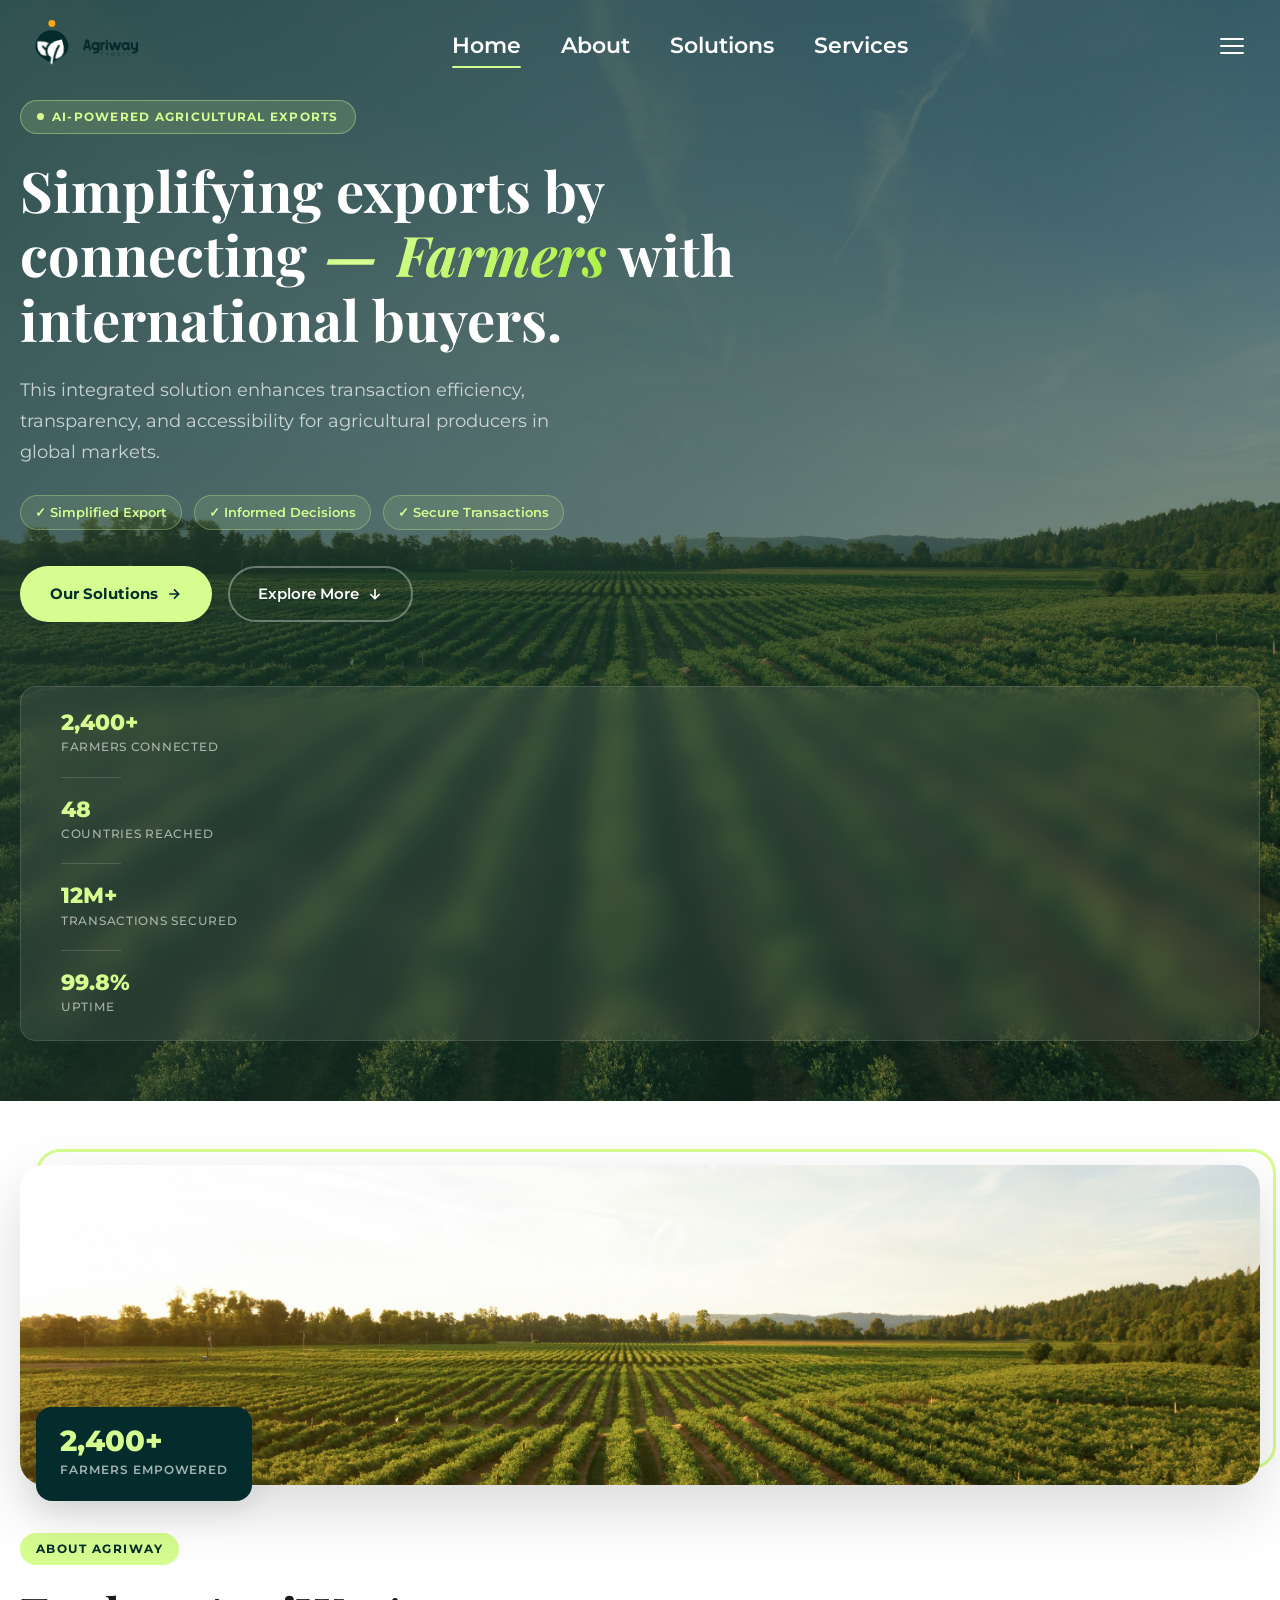
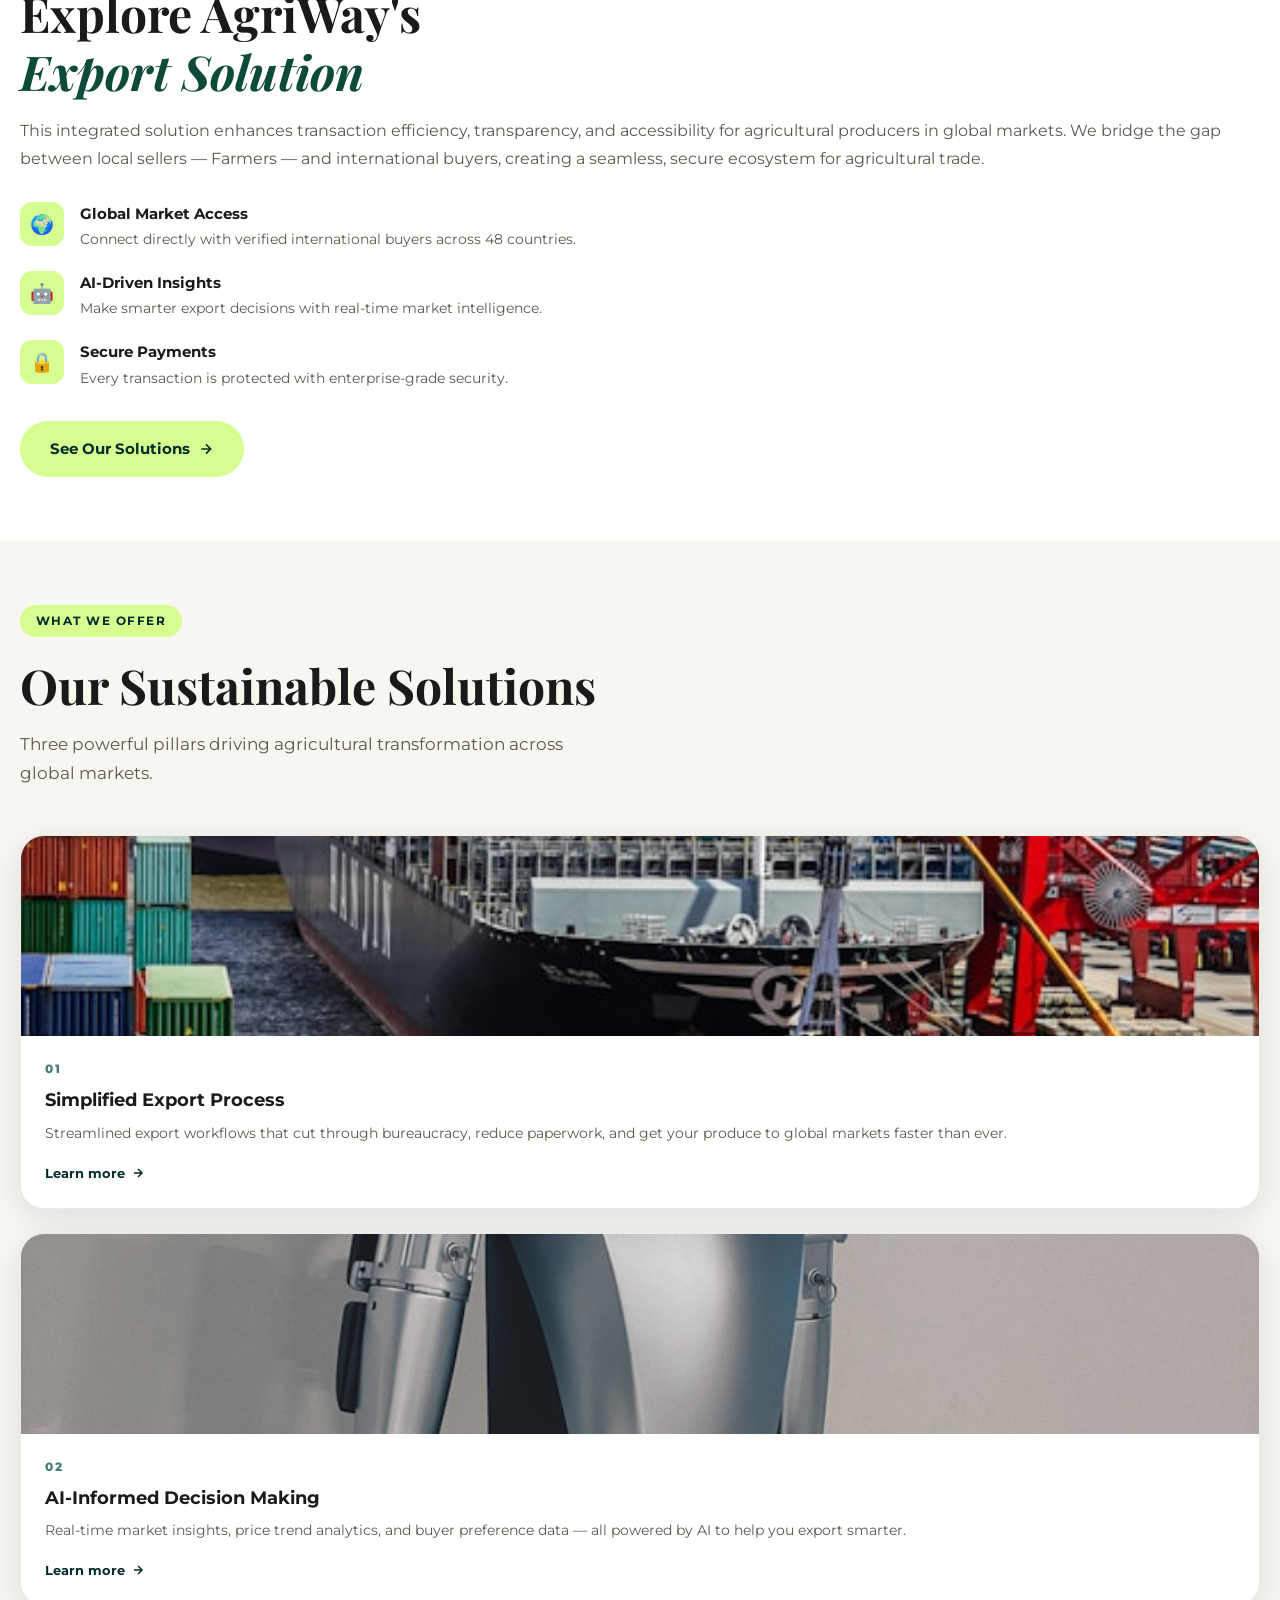
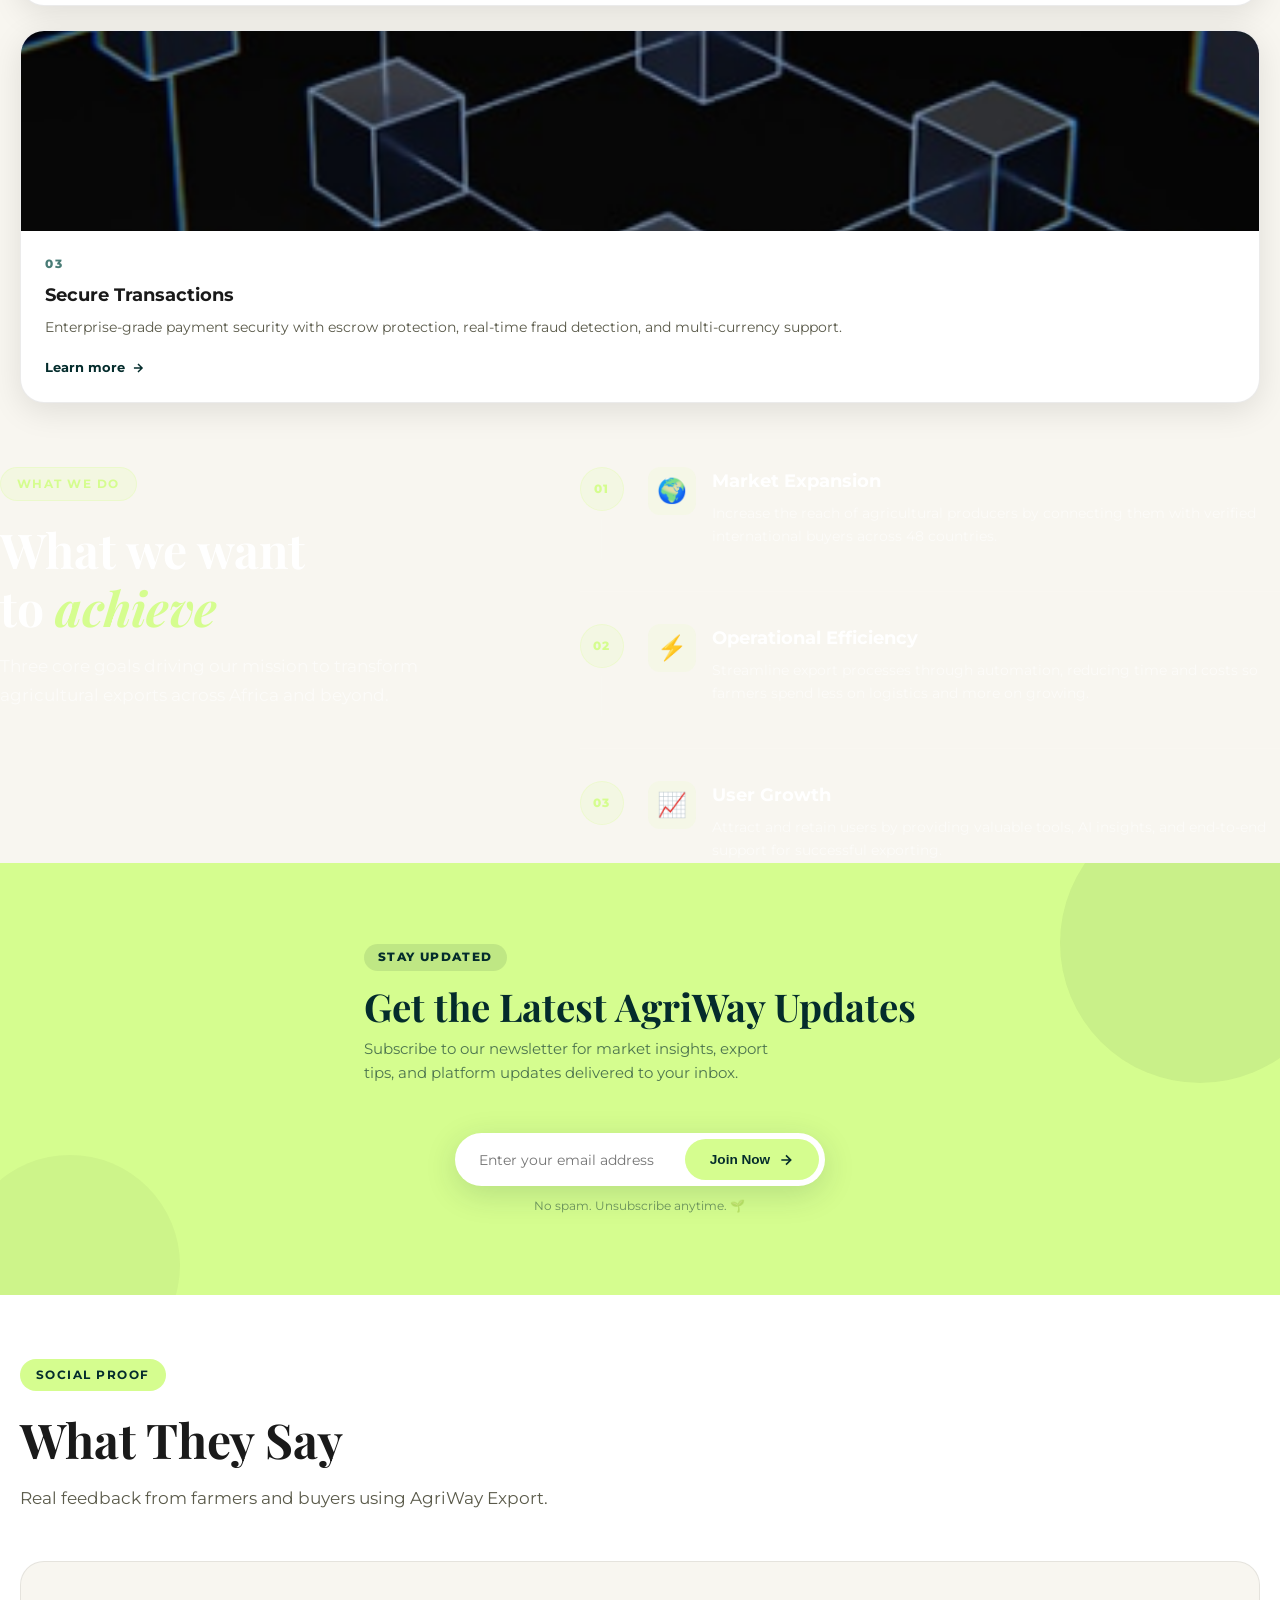
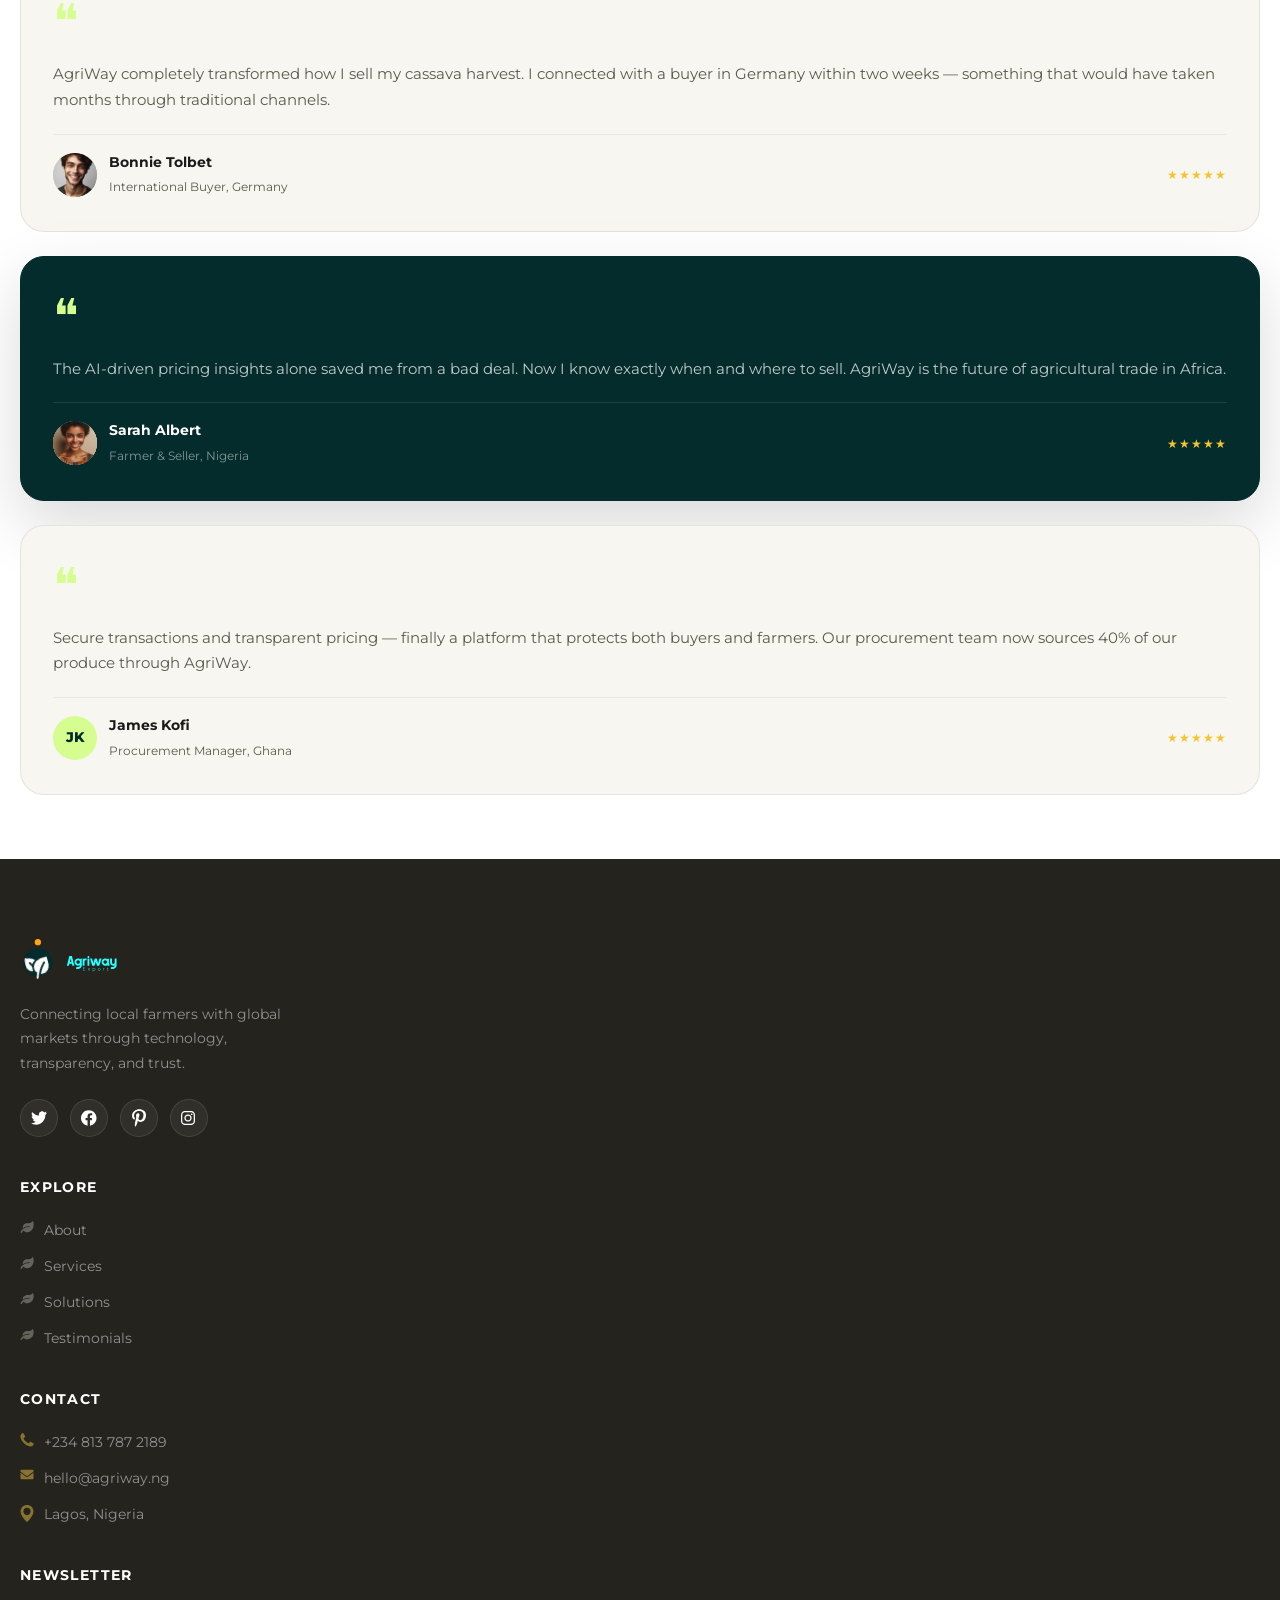
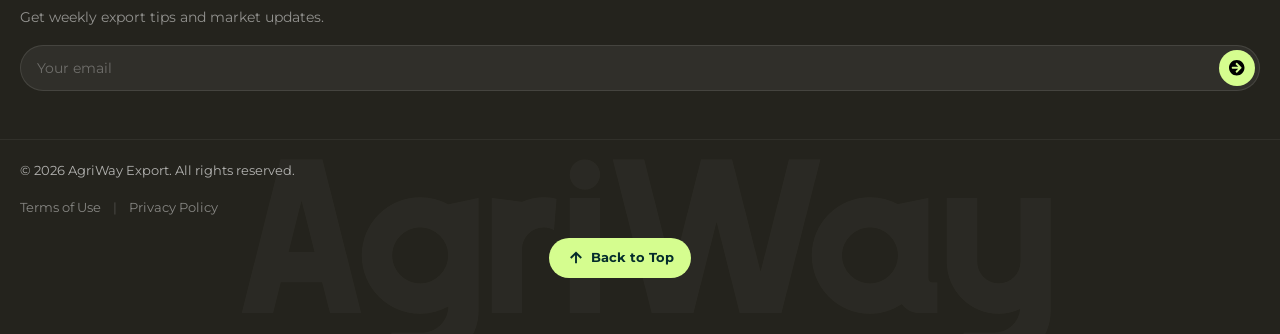
==== commit 3b0465b7: "mobile first design" ====
--- a/index.html
+++ b/index.html
@@ -430,14 +430,16 @@
         </div>
     </div>
 
+    <!-- Back to top -->
+    <div class="footer-btt-row">
+        <a href="#hero" class="back-to-top" id="backToTop">
+            <svg width="18" height="18" viewBox="0 0 24 24" fill="none" stroke="currentColor" stroke-width="2.5"><path d="M12 19V5M5 12l7-7 7 7"/></svg>
+            Back to Top
+        </a>
+    </div>
+
     <!-- Big Mogula watermark -->
     <div class="footer-watermark" aria-hidden="true">AgriWay</div>
-
-    <!-- Back to top -->
-    <a href="#hero" class="back-to-top" id="backToTop">
-        <svg width="18" height="18" viewBox="0 0 24 24" fill="none" stroke="currentColor" stroke-width="2.5"><path d="M12 19V5M5 12l7-7 7 7"/></svg>
-        Top
-    </a>
 </footer>
 
 <script src="scripts.js"></script>
--- a/styles.css
+++ b/styles.css
@@ -750,26 +750,11 @@
 /* ============================================
    RESPONSIVE
    ============================================ */
-@media (max-width: 1024px) {
-    .solutions-grid { grid-template-columns: repeat(2, 1fr); }
+
     .about-inner { gap: 3rem; }
 }
 
-@media (max-width: 768px) {
-    .nav-links {
-        display: none;
-        position: fixed;
-        top: 0;
-        left: 0;
-        right: 0;
-        bottom: 0;
-        background: var(--green-deep);
-        flex-direction: column;
-        align-items: center;
-        justify-content: center;
-        gap: 2.5rem;
-        z-index: 999;
-    }
+
 
     .nav-links.open { display: flex; }
 
@@ -800,8 +785,7 @@
     .sol-card-img { height: 200px; }
 }
 
-@media (max-width: 480px) {
-    .hero-cta { flex-direction: column; }
+
     .btn-primary, .btn-ghost { width: 100%; justify-content: center; }
     .hero-stat-num { font-size: 1.4rem; }
 }
@@ -1285,6 +1269,14 @@
     position: relative;
     z-index: 1;
     font-size: 0.82rem;
+}
+
+.footer-btt-row {
+    display: flex;
+    justify-content: center;
+    padding: 0 2rem 2rem;
+    position: relative;
+    z-index: 2;
 }
 
 .footer-bottom-links {
@@ -1321,9 +1313,6 @@
 
 /* Back to top */
 .back-to-top {
-    position: absolute;
-    bottom: 5.5rem;
-    right: 2rem;
     display: inline-flex;
     align-items: center;
     gap: 6px;
@@ -1334,7 +1323,10 @@
     padding: 0.6rem 1.1rem;
     border-radius: 50px;
     transition: var(--transition);
+    position: relative;
     z-index: 2;
+    margin: 1.5rem auto 0;
+    width: fit-content;
 }
 
 .back-to-top:hover {
@@ -1346,16 +1338,14 @@
 /* ============================================
    RESPONSIVE — sections 4-8
    ============================================ */
-@media (max-width: 1024px) {
-    .services-inner { grid-template-columns: 1fr; gap: 3rem; }
+
     .footer-inner { grid-template-columns: 1fr 1fr; gap: 2.5rem; }
     .testi-grid { grid-template-columns: 1fr; }
     .testi-card-featured { transform: none; }
     .testi-card-featured:hover { transform: translateY(-4px); }
 }
 
-@media (max-width: 768px) {
-    .services { padding: 4rem 1.25rem; }
+
     .newsletter { padding: 3.5rem 1.25rem; }
     .newsletter-inner { flex-direction: column; }
     .newsletter-input-wrap { min-width: unset; width: 100%; }
@@ -1364,4 +1354,261 @@
     .footer-bottom { padding: 1.25rem; flex-direction: column; align-items: flex-start; }
     .back-to-top { bottom: auto; top: -1.5rem; right: 1.25rem; }
     .footer-watermark { font-size: 18vw; }
+}
+
+/* ============================================
+   RESPONSIVE — MOBILE FIRST
+   Rewrote from scratch. Clean. Intentional.
+   ============================================ */
+
+/* ---- Tablet — 1024px ---- */
+@media (max-width: 1024px) {
+    .about-inner { gap: 3rem; }
+    .solutions-grid { grid-template-columns: repeat(2, 1fr); }
+    .services-inner { grid-template-columns: 1fr; gap: 3rem; }
+    .footer-inner { grid-template-columns: 1fr 1fr; gap: 2rem; }
+    .testi-grid { grid-template-columns: 1fr 1fr; gap: 1.25rem; }
+    .testi-card-featured { transform: none; }
+    .testi-card-featured:hover { transform: translateY(-4px); }
+}
+
+/* ---- Mobile — 768px ---- */
+@media (max-width: 768px) {
+
+    /* === NAVBAR === */
+    .nav-links {
+        display: none;
+        position: fixed;
+        inset: 0;
+        background: var(--green-deep);
+        flex-direction: column;
+        align-items: center;
+        justify-content: center;
+        gap: 2.5rem;
+        z-index: 999;
+    }
+
+    .nav-links.open { display: flex; }
+
+    .nav-link {
+        font-size: 1.5rem !important;
+        color: var(--white) !important;
+        letter-spacing: 0.02em;
+    }
+
+    .nav-link::after { background: var(--lime) !important; }
+
+    .hamburger { display: flex; z-index: 1000; }
+    .btn-login, .btn-signup, .nav-icons { display: none; }
+    .navbar.scrolled .hamburger span { background: var(--text); }
+
+    /* === HERO === */
+    .hero {
+        padding: 90px 1.25rem 2.5rem;
+        min-height: 100svh;
+        justify-content: flex-end;
+    }
+
+    .hero-tag { font-size: 0.7rem; padding: 5px 12px; margin-bottom: 1rem; }
+
+    .hero-heading {
+        font-size: clamp(2rem, 8vw, 3rem);
+        margin-bottom: 1rem;
+        line-height: 1.2;
+    }
+
+    .hero-sub {
+        font-size: 0.92rem;
+        margin-bottom: 1.25rem;
+        color: rgba(255,255,255,0.68);
+    }
+
+    .hero-pills {
+        gap: 0.5rem;
+        margin-bottom: 1.75rem;
+    }
+
+    .hero-pill { font-size: 0.75rem; padding: 5px 12px; }
+
+    .hero-cta {
+        flex-direction: column;
+        gap: 0.75rem;
+        margin-bottom: 2rem;
+    }
+
+    .btn-primary, .btn-ghost {
+        width: 100%;
+        justify-content: center;
+        padding: 1rem 1.5rem;
+        font-size: 1rem;
+    }
+
+    /* Stats — vertical stack, full width cards */
+    .hero-stats {
+        flex-direction: row;
+        flex-wrap: wrap;
+        gap: 0;
+        padding: 0;
+        background: none;
+        backdrop-filter: none;
+        border: none;
+        margin-bottom: 1rem;
+    }
+
+    .hero-stat {
+        flex: 1 1 45%;
+        background: rgba(255,255,255,0.08);
+        border: 1px solid rgba(255,255,255,0.1);
+        border-radius: 12px;
+        padding: 1rem;
+        margin: 4px;
+        min-width: 0;
+    }
+
+    .hero-stat-num { font-size: 1.5rem; }
+    .hero-stat-label { font-size: 0.68rem; }
+    .hero-stat-divider { display: none; }
+    .hero-scroll { display: none; }
+
+    /* === ABOUT === */
+    .about { padding: 3.5rem 1.25rem; }
+
+    .about-inner {
+        grid-template-columns: 1fr;
+        gap: 2.5rem;
+    }
+
+    /* Image first on mobile */
+    .about-visual { order: -1; }
+
+    .about-img {
+        height: 260px;
+        border-radius: var(--radius);
+    }
+
+    .about-img-accent { display: none; }
+
+    .about-badge {
+        left: 1rem;
+        bottom: -1rem;
+        padding: 0.9rem 1.1rem;
+    }
+
+    .about-badge-num { font-size: 1.4rem; }
+    .about-badge-label { font-size: 0.68rem; }
+
+    .section-heading { font-size: clamp(1.6rem, 6vw, 2.2rem); }
+    .section-sub { font-size: 0.9rem; margin-bottom: 2rem; }
+
+    /* === SOLUTIONS === */
+    .solutions { padding: 3.5rem 1.25rem; }
+    .solutions-grid { grid-template-columns: 1fr; gap: 1.25rem; }
+    .sol-card-img { height: 200px; }
+
+    .sol-card-body { padding: 1.25rem; }
+    .sol-card-body h3 { font-size: 1.05rem; }
+
+    /* === SERVICES === */
+    .services { padding: 3.5rem 1.25rem; }
+    .services-inner { grid-template-columns: 1fr; gap: 2.5rem; }
+
+    .service-item { gap: 1rem; padding-bottom: 1.5rem; margin-bottom: 1.5rem; }
+    .service-content { gap: 0.75rem; }
+    .service-content h3 { font-size: 1rem; }
+    .service-content p { font-size: 0.85rem; }
+    .service-icon { width: 42px; height: 42px; font-size: 1.2rem; }
+
+    /* === NEWSLETTER === */
+    .newsletter { padding: 3rem 1.25rem; }
+    .newsletter-inner { flex-direction: column; gap: 1.75rem; }
+    .newsletter-text h2 { font-size: clamp(1.4rem, 5vw, 1.8rem); }
+
+    .newsletter-input-wrap {
+        min-width: unset;
+        width: 100%;
+        flex-direction: column;
+        border-radius: var(--radius);
+        padding: 0.75rem;
+        gap: 0.75rem;
+        align-items: stretch;
+    }
+
+    .newsletter-input-wrap input {
+        text-align: center;
+        padding: 0.5rem 0;
+        font-size: 1rem;
+    }
+
+    .newsletter-input-wrap .btn-primary {
+        width: 100%;
+        justify-content: center;
+        border-radius: 10px;
+    }
+
+    /* === TESTIMONIALS === */
+    .testimonials { padding: 3.5rem 1.25rem; }
+    .testi-grid { grid-template-columns: 1fr; gap: 1rem; }
+    .testi-card { padding: 1.5rem; }
+    .testi-text { font-size: 0.88rem; }
+
+    /* === FOOTER === */
+    .footer { padding-top: 3rem; }
+    .footer-inner {
+        grid-template-columns: 1fr;
+        padding: 0 1.25rem 2.5rem;
+        gap: 2rem;
+    }
+
+    .footer-desc { max-width: 100%; }
+
+    .footer-col h4 { font-size: 0.8rem; margin-bottom: 1rem; }
+    .footer-col ul li, .footer-col ul li a { font-size: 0.875rem; }
+
+    .footer-newsletter-col .footer-input-wrap {
+        flex-direction: row;
+    }
+
+    .footer-bottom {
+        padding: 1.25rem;
+        flex-direction: column;
+        align-items: center;
+        text-align: center;
+        gap: 0.5rem;
+    }
+
+    .footer-btt-row { padding: 0 1.25rem 2rem; }
+
+    .back-to-top {
+        font-size: 0.88rem;
+        padding: 0.75rem 1.5rem;
+    }
+
+    .footer-watermark {
+        font-size: 20vw;
+        bottom: -10px;
+    }
+}
+
+/* ---- Small mobile — 480px ---- */
+@media (max-width: 480px) {
+    .hero-heading { font-size: clamp(1.8rem, 9vw, 2.4rem); }
+
+    .hero-stat {
+        flex: 1 1 100%;
+        display: flex;
+        flex-direction: row;
+        align-items: center;
+        justify-content: space-between;
+        padding: 0.75rem 1rem;
+    }
+
+    .hero-stat-num { font-size: 1.3rem; }
+
+    .about-list li { flex-direction: column; gap: 0.5rem; }
+    .about-list-icon { width: 36px; height: 36px; font-size: 1rem; }
+
+    .newsletter-text h2 { font-size: 1.4rem; }
+
+    .footer-inner { gap: 1.5rem; }
+    .footer-watermark { font-size: 22vw; }
 }
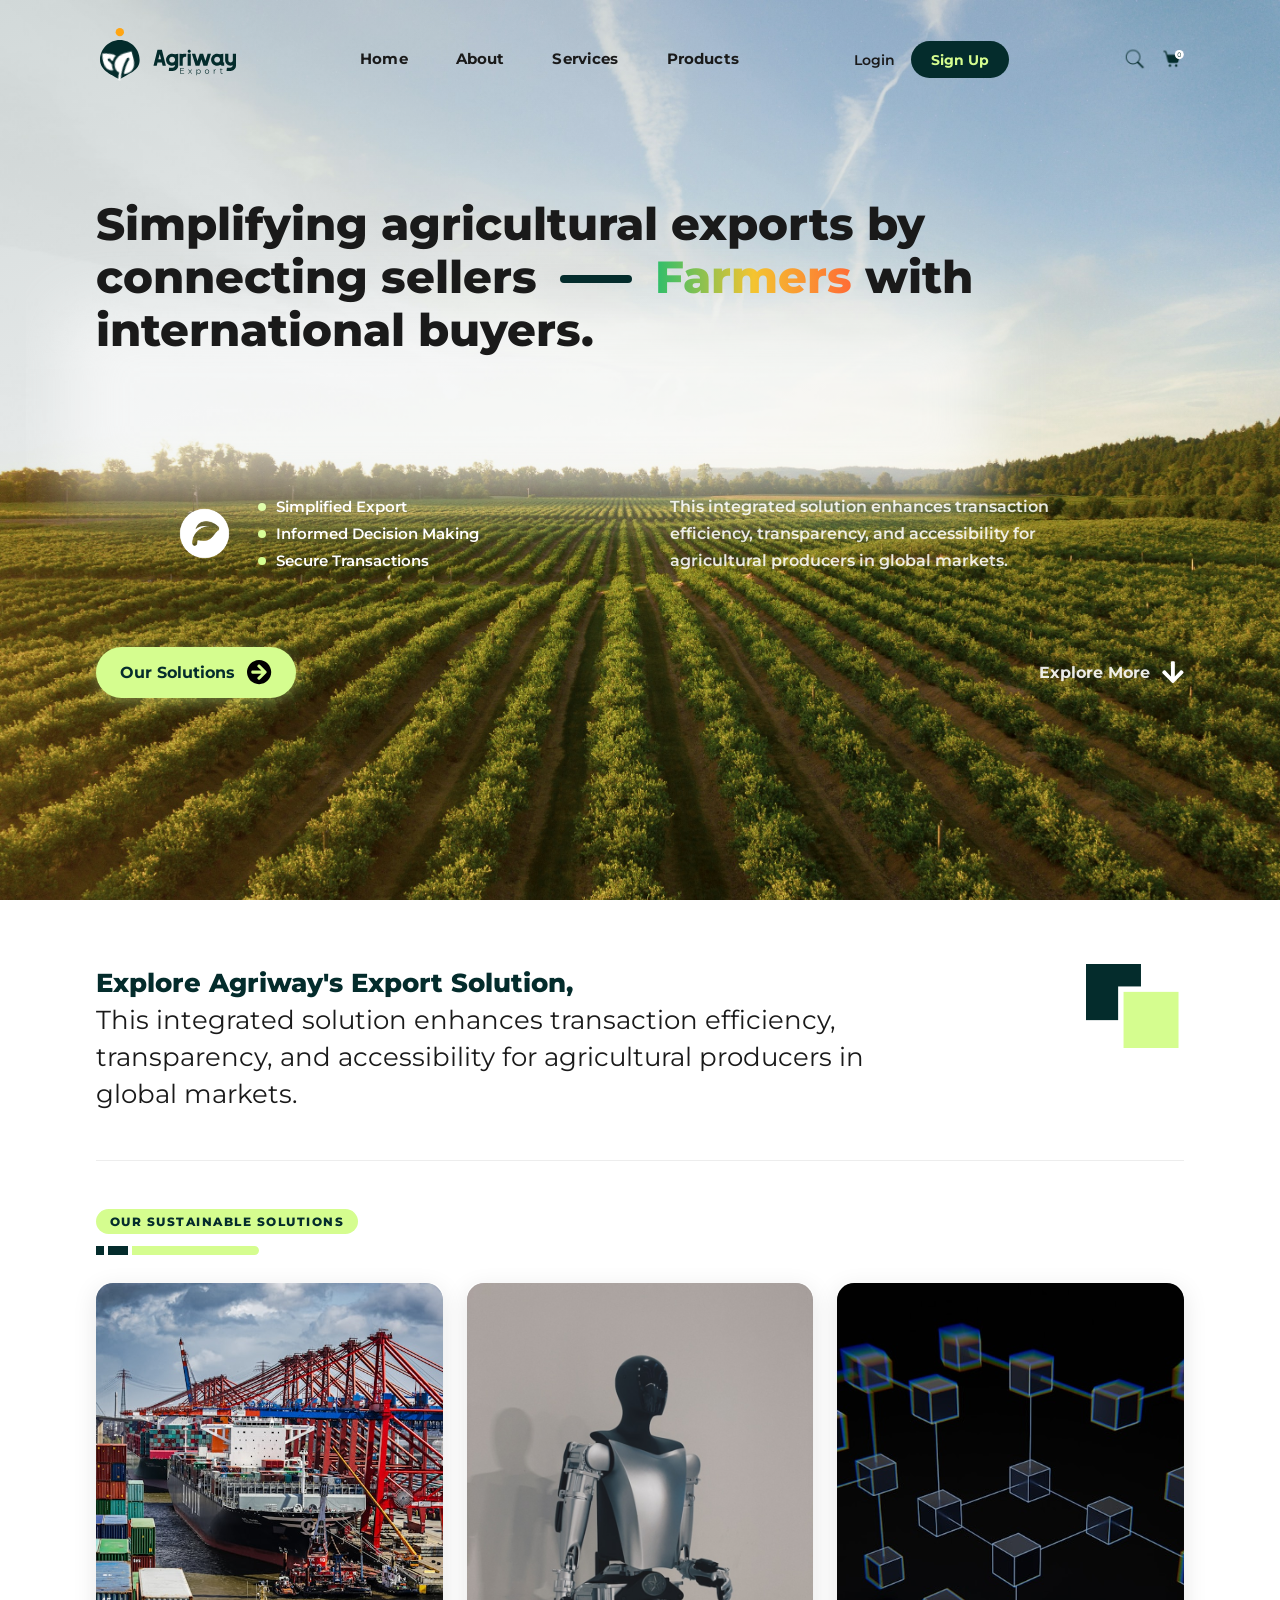
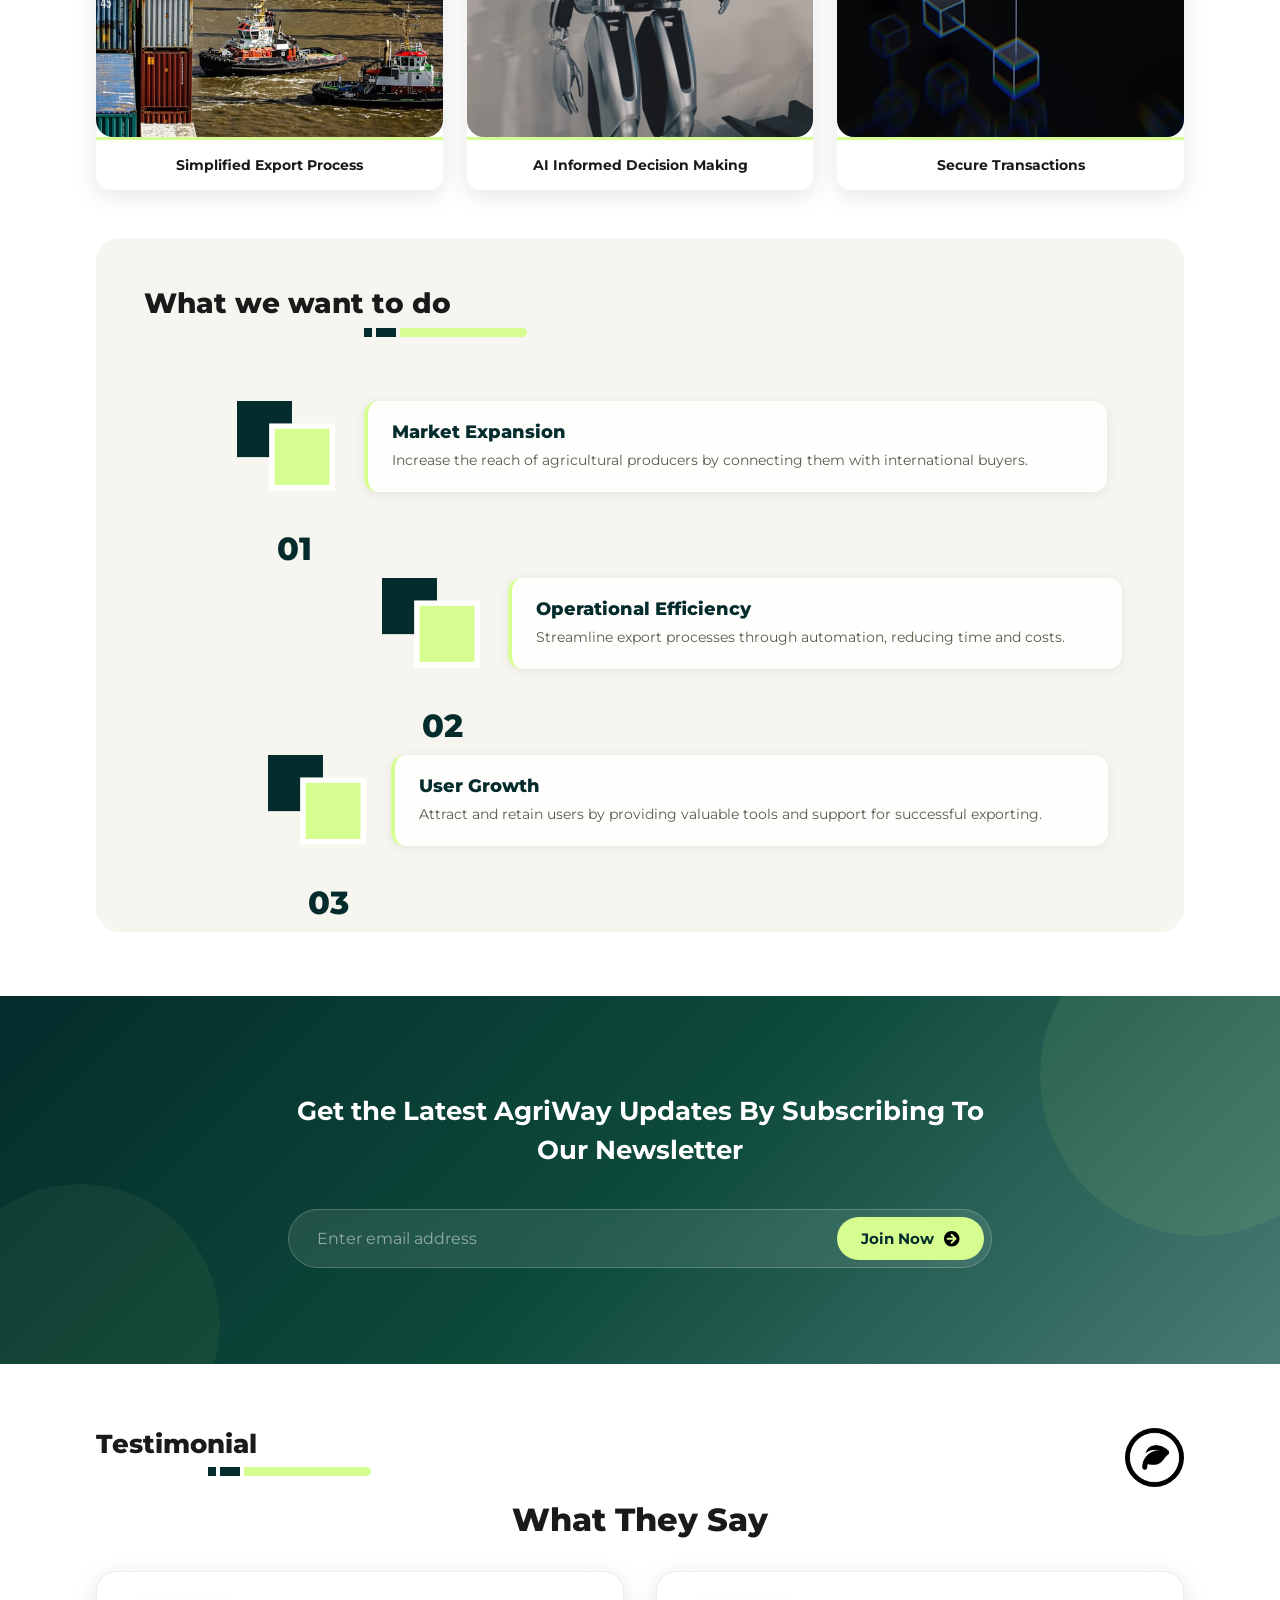
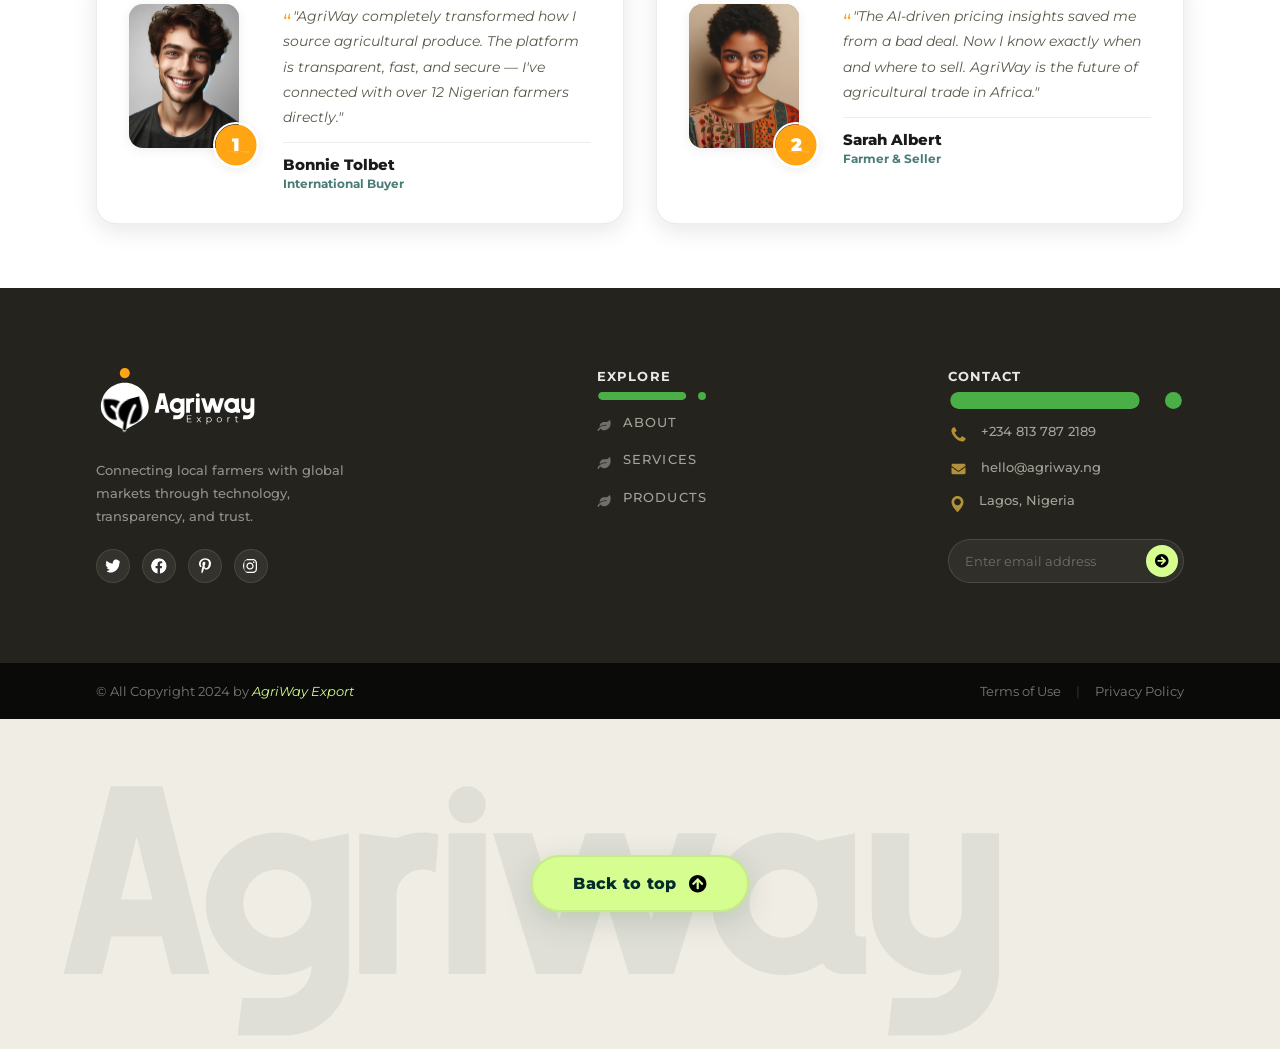
==== commit 8df81533: "fix:mobile first design and revert back to my old design and revamped" ====
--- a/index.html
+++ b/index.html
@@ -3,445 +3,293 @@
 <head>
     <meta charset="UTF-8">
     <meta name="viewport" content="width=device-width, initial-scale=1.0">
-    <meta name="description" content="AgriWay Export — Simplifying agricultural exports by connecting farmers with international buyers worldwide.">
-    <title>AgriWay Export</title>
+    <meta name="description" content="AgriWay Export — Connecting farmers with international buyers worldwide.">
+    <link rel="stylesheet" href="styles.css">
     <link rel="preconnect" href="https://fonts.googleapis.com">
     <link rel="preconnect" href="https://fonts.gstatic.com" crossorigin>
-    <link href="https://fonts.googleapis.com/css2?family=Montserrat:wght@400;500;600;700;800;900&family=Playfair+Display:ital,wght@0,700;1,700&display=swap" rel="stylesheet">
-    <link rel="stylesheet" href="styles.css">
+    <link href="https://fonts.googleapis.com/css2?family=Montserrat:ital,wght@0,100..900;1,100..900&display=swap" rel="stylesheet">
+    <title>AgriWay Export</title>
 </head>
 <body>
 
-<!-- ===================== NAVBAR ===================== -->
-<header class="navbar" id="navbar">
-    <div class="nav-inner">
-        <a href="#" class="nav-logo">
-            <img src="assets/Logo.svg" alt="AgriWay Logo">
-            <img src="assets/brandName.svg" alt="AgriWay" class="nav-brand-name">
-        </a>
-
-        <nav class="nav-links" id="navLinks">
-            <a href="#hero" class="nav-link active">Home</a>
-            <a href="#about" class="nav-link">About</a>
-            <a href="#solutions" class="nav-link">Solutions</a>
-            <a href="#services" class="nav-link">Services</a>
-        </nav>
-
-        <div class="nav-actions">
-            <div class="nav-icons">
-                <button class="nav-icon-btn" aria-label="Search">
-                    <img src="assets/Search.svg" alt="">
-                </button>
-                <button class="nav-icon-btn" aria-label="Cart">
-                    <img src="assets/cartWithZero.svg" alt="">
-                </button>
-            </div>
-            <a href="#" class="btn-login">Login</a>
-            <a href="#" class="btn-signup">Sign Up</a>
-            <button class="hamburger" id="hamburger" aria-label="Toggle menu">
+    <!-- ===== HERO CONTAINER ===== -->
+    <div class="headContainer">
+
+        <!-- NAV -->
+        <div class="header" id="header">
+            <div class="logoArea">
+                <div class="logo"><img src="assets/Logo.svg" alt="Agriway-logo"></div>
+                <div class="brandName"><img src="assets/brandName.svg" alt="Brand-Name"></div>
+            </div>
+
+            <nav id="desktopNav">
+                <a href="#">Home</a>
+                <a href="#about">About</a>
+                <a href="#services">Services</a>
+                <a href="#">Products</a>
+            </nav>
+
+            <div class="onboardArea">
+                <div class="login"><a href="#">Login</a></div>
+                <div class="signUp"><a href="#">Sign Up</a></div>
+            </div>
+
+            <div class="SearchCartArea">
+                <div class="SearchIcon"><img src="assets/Search.svg" alt="Search"></div>
+                <div class="cart"><img src="assets/cartWithZero.svg" alt="Cart"></div>
+            </div>
+
+            <button class="hamburger" id="hamburger" aria-label="Toggle menu" aria-expanded="false">
                 <span></span><span></span><span></span>
             </button>
         </div>
-    </div>
-</header>
-
-<!-- ===================== HERO ===================== -->
-<section class="hero" id="hero">
-    <div class="hero-bg">
-        <div class="hero-overlay"></div>
-    </div>
-
-    <!-- Floating tag -->
-    <div class="hero-tag reveal-up" style="animation-delay:0.1s">
-        <span class="hero-tag-dot"></span>
-        AI-Powered Agricultural Exports
-    </div>
-
-    <div class="hero-content">
-        <h1 class="hero-heading reveal-up" style="animation-delay:0.25s">
-            Simplifying exports by connecting
-            <span class="hero-dash">—</span>
-            <span class="hero-highlight">Farmers</span>
-            with international buyers.
-        </h1>
-
-        <p class="hero-sub reveal-up" style="animation-delay:0.4s">
+
+        <!-- Mobile nav -->
+        <div class="mobileNav" id="mobileNav" aria-hidden="true">
+            <a href="#" onclick="closeMenu()">Home</a>
+            <a href="#about" onclick="closeMenu()">About</a>
+            <a href="#services" onclick="closeMenu()">Services</a>
+            <a href="#" onclick="closeMenu()">Products</a>
+        </div>
+
+        <!-- HERO INTRO -->
+        <div class="heroIntro">
+            <h1>
+                Simplifying agricultural exports by connecting sellers
+                <span class="dashLine"><hr></span>
+                <span class="design">Farmers</span> with international buyers.
+            </h1>
+            <img src="assets/RectangleWithLight.svg" alt="RectangleWithLight">
+        </div>
+
+        <!-- HERO LOWER -->
+        <div class="heroSliderWords">
+            <div class="leftHero">
+                <div><img src="assets/OrganicFood.svg" alt="Organic Food"></div>
+                <div>
+                    <ul>
+                        <li>Simplified Export</li>
+                        <li>Informed Decision Making</li>
+                        <li>Secure Transactions</li>
+                    </ul>
+                </div>
+            </div>
+            <div class="rightHero">
+                <p>This integrated solution enhances transaction efficiency, transparency, and accessibility for agricultural producers in global markets.</p>
+            </div>
+        </div>
+
+        <!-- CTA -->
+        <div class="callToAction">
+            <div class="checkSol">
+                <a href="#"><p>Our Solutions</p><img src="assets/arrowRight.svg" alt="arrowRight"></a>
+            </div>
+            <div class="exploreMore">
+                <a href="#"><p>Explore More</p><img src="assets/arrowDown.svg" alt="arrowDown"></a>
+            </div>
+        </div>
+
+    </div>
+
+    <!-- ===== SECTION TWO — ABOUT ===== -->
+    <div class="sectionTwoContent" id="about">
+        <p>
+            <span>Explore Agriway's Export Solution,</span><br>
             This integrated solution enhances transaction efficiency, transparency, and accessibility for agricultural producers in global markets.
         </p>
-
-        <div class="hero-pills reveal-up" style="animation-delay:0.5s">
-            <span class="hero-pill">✓ Simplified Export</span>
-            <span class="hero-pill">✓ Informed Decisions</span>
-            <span class="hero-pill">✓ Secure Transactions</span>
-        </div>
-
-        <div class="hero-cta reveal-up" style="animation-delay:0.6s">
-            <a href="#solutions" class="btn-primary">
-                Our Solutions
-                <svg width="16" height="16" viewBox="0 0 24 24" fill="none" stroke="currentColor" stroke-width="2.5"><path d="M5 12h14M12 5l7 7-7 7"/></svg>
+        <img src="assets/WedgedSquares.svg" alt="WedgedSquares">
+    </div>
+
+    <!-- ===== SECTION THREE — SOLUTIONS ===== -->
+    <div class="sectionThreeContent">
+        <p>Our Sustainable Solutions</p>
+        <img src="assets/Rectangle 6.svg" alt="Rectangle">
+        <div class="imageCards">
+            <div class="image">
+                <img src="assets/Rectangle-3.svg" alt="Simplified Export">
+                <p>Simplified Export Process</p>
+            </div>
+            <div class="image">
+                <img src="assets/Rectangle-5.svg" alt="AI Decision Making">
+                <p>AI Informed Decision Making</p>
+            </div>
+            <div class="image">
+                <img src="assets/Rectangle 4.svg" alt="Secure Transactions">
+                <p>Secure Transactions</p>
+            </div>
+        </div>
+    </div>
+
+    <!-- ===== SECTION FOUR — SERVICES ===== -->
+    <div class="sectionFourContent" id="services">
+        <div class="sectionFourHeader">
+            <p>What we want to do</p>
+            <img src="assets/Rectangle 6.svg" alt="Rectangle">
+        </div>
+
+        <div class="fancyNumContent1">
+            <div class="numIconWrap">
+                <img src="assets/WedgedSquares.svg" alt="">
+                <p class="num">01</p>
+            </div>
+            <div class="numContent">
+                <h1>Market Expansion</h1>
+                <p>Increase the reach of agricultural producers by connecting them with international buyers.</p>
+            </div>
+        </div>
+
+        <div class="fancyNumContent2">
+            <div class="numIconWrap">
+                <img src="assets/WedgedSquares.svg" alt="">
+                <p class="num">02</p>
+            </div>
+            <div class="numContent">
+                <h1>Operational Efficiency</h1>
+                <p>Streamline export processes through automation, reducing time and costs.</p>
+            </div>
+        </div>
+
+        <div class="fancyNumContent3">
+            <div class="numIconWrap">
+                <img src="assets/WedgedSquares.svg" alt="">
+                <p class="num">03</p>
+            </div>
+            <div class="numContent">
+                <h1>User Growth</h1>
+                <p>Attract and retain users by providing valuable tools and support for successful exporting.</p>
+            </div>
+        </div>
+    </div>
+
+    <!-- ===== SECTION FIVE — NEWSLETTER ===== -->
+    <div class="sectionFiveContent">
+        <h1>Get the Latest AgriWay Updates By Subscribing To Our Newsletter</h1>
+        <div class="sub-Mail">
+            <input type="email" placeholder="Enter email address">
+            <div class="join-btn">
+                <a href="#"><p>Join Now</p><img src="assets/arrowRight.svg" alt="arrowRight"></a>
+            </div>
+        </div>
+    </div>
+
+    <!-- ===== SECTION SIX — TESTIMONIALS ===== -->
+    <div class="sectionSixContent">
+        <div class="sectionSix">
+            <div class="sectionSixHeader">
+                <h1>Testimonial</h1>
+                <img src="assets/Rectangle 6.svg" alt="Rectangle">
+            </div>
+            <div class="imgContent3">
+                <img src="assets/OrganicFood.svg" alt="OrganicFood">
+            </div>
+        </div>
+        <div class="sectionSixSubHead">
+            <h1>What They Say</h1>
+        </div>
+        <div class="imgAvatatCont">
+
+            <!-- Testimonial 1 -->
+            <div class="imgContent1">
+                <div class="imgCluster">
+                    <div class="clusterMain1">
+                        <img src="assets/avatar-04.webp.svg" alt="Bonnie Tolbet">
+                    </div>
+                    <div class="clusterMain2">
+                        <img src="assets/span.icon.svg" alt="1">
+                        <span class="testi-num">1</span>
+                    </div>
+                </div>
+                <div class="sectionSixTextContent">
+                    <p>"AgriWay completely transformed how I source agricultural produce. The platform is transparent, fast, and secure — I've connected with over 12 Nigerian farmers directly."</p>
+                    <div class="avatarId">
+                        <h2>Bonnie Tolbet</h2>
+                        <p>International Buyer</p>
+                    </div>
+                </div>
+            </div>
+
+            <!-- Testimonial 2 -->
+            <div class="imgContent2">
+                <div class="imgCluster">
+                    <div class="clusterMain1">
+                        <img src="assets/avatar-05.webp.svg" alt="Sarah Albert">
+                    </div>
+                    <div class="clusterMain2">
+                        <img src="assets/span.icon.svg" alt="2">
+                        <span class="testi-num">2</span>
+                    </div>
+                </div>
+                <div class="sectionSixTextContent">
+                    <p>"The AI-driven pricing insights saved me from a bad deal. Now I know exactly when and where to sell. AgriWay is the future of agricultural trade in Africa."</p>
+                    <div class="avatarId">
+                        <h2>Sarah Albert</h2>
+                        <p>Farmer & Seller</p>
+                    </div>
+                </div>
+            </div>
+
+        </div>
+    </div>
+
+    <!-- ===== SECTION SEVEN — FOOTER ===== -->
+    <div class="sectionSevenContent">
+        <div class="partOne">
+            <img src="assets/Frame-6 transparent.svg" alt="AgriWay">
+            <p class="mainContentSectseven">Connecting local farmers with global markets through technology, transparency, and trust.</p>
+            <div class="iconsSocial">
+                <div class="icon"><img src="assets/Vector (2).svg" alt="Twitter"></div>
+                <div class="icon"><img src="assets/Vector (3).svg" alt="Facebook"></div>
+                <div class="icon"><img src="assets/Vector (4).svg" alt="Instagram"></div>
+                <div class="icon"><img src="assets/Vector-5.svg" alt="LinkedIn"></div>
+            </div>
+        </div>
+        <div class="partTwo">
+            <h2>Explore</h2>
+            <img src="assets/span.elementor-divider-separator1.svg" alt="separator">
+            <div class="fancyList">
+                <div class="list"><img src="assets/leaf.svg" alt=""><h2>About</h2></div>
+                <div class="list"><img src="assets/leaf.svg" alt=""><h2>Services</h2></div>
+                <div class="list"><img src="assets/leaf.svg" alt=""><h2>Products</h2></div>
+            </div>
+        </div>
+        <div class="partThree">
+            <h2>Contact</h2>
+            <img src="assets/span.elementor-divider-separator1.svg" alt="separator">
+            <div class="fancyList">
+                <div class="list"><img src="assets/phone-icon.svg" alt=""><h2>+234 813 787 2189</h2></div>
+                <div class="list"><img src="assets/messageEnvelope.svg" alt=""><h2>hello@agriway.ng</h2></div>
+                <div class="list"><img src="assets/location.svg" alt=""><h2>Lagos, Nigeria</h2></div>
+            </div>
+            <div class="partThreeMail">
+                <input type="email" placeholder="Enter email address">
+                <div class="join-btn">
+                    <a href="#"><img src="assets/arrowRight.svg" alt="Subscribe"></a>
+                </div>
+            </div>
+        </div>
+    </div>
+
+    <!-- Copyright bar -->
+    <div class="sectionSevenContentExtra">
+        <div class="leftExtra">
+            <p>&copy; All Copyright 2024 by <span>AgriWay Export</span></p>
+        </div>
+        <div class="rightExtra">
+            <p>Terms of Use <span>|</span> Privacy Policy</p>
+        </div>
+    </div>
+
+    <!-- Mogula watermark + back to top -->
+    <div class="fontiFooter">
+        <h1 class="mogulaFont">Agriway</h1>
+        <div class="topers">
+            <a href="#header" id="backToTop">
+                <p>Back to top</p>
+                <img src="assets/arrowUp.svg" alt="arrowUp">
             </a>
-            <a href="#about" class="btn-ghost">
-                Explore More
-                <svg width="16" height="16" viewBox="0 0 24 24" fill="none" stroke="currentColor" stroke-width="2.5"><path d="M12 5v14M5 12l7 7 7-7"/></svg>
-            </a>
-        </div>
-    </div>
-
-    <!-- Stats bar -->
-    <div class="hero-stats reveal-up" style="animation-delay:0.75s">
-        <div class="hero-stat">
-            <span class="hero-stat-num">2,400+</span>
-            <span class="hero-stat-label">Farmers Connected</span>
-        </div>
-        <div class="hero-stat-divider"></div>
-        <div class="hero-stat">
-            <span class="hero-stat-num">48</span>
-            <span class="hero-stat-label">Countries Reached</span>
-        </div>
-        <div class="hero-stat-divider"></div>
-        <div class="hero-stat">
-            <span class="hero-stat-num">$12M+</span>
-            <span class="hero-stat-label">Transactions Secured</span>
-        </div>
-        <div class="hero-stat-divider"></div>
-        <div class="hero-stat">
-            <span class="hero-stat-num">99.8%</span>
-            <span class="hero-stat-label">Uptime</span>
-        </div>
-    </div>
-
-    <!-- Scroll indicator -->
-    <div class="hero-scroll">
-        <div class="hero-scroll-line"></div>
-        <span>Scroll</span>
-    </div>
-</section>
-
-<!-- ===================== ABOUT ===================== -->
-<section class="about" id="about">
-    <div class="about-inner">
-        <div class="about-text">
-            <div class="section-tag reveal-up">About AgriWay</div>
-            <h2 class="section-heading reveal-up">
-                Explore AgriWay's<br>
-                <em>Export Solution</em>
-            </h2>
-            <p class="about-body reveal-up">
-                This integrated solution enhances transaction efficiency, transparency, and accessibility for agricultural producers in global markets. We bridge the gap between local sellers — Farmers — and international buyers, creating a seamless, secure ecosystem for agricultural trade.
-            </p>
-            <ul class="about-list reveal-up">
-                <li>
-                    <div class="about-list-icon">🌍</div>
-                    <div>
-                        <strong>Global Market Access</strong>
-                        <p>Connect directly with verified international buyers across 48 countries.</p>
-                    </div>
-                </li>
-                <li>
-                    <div class="about-list-icon">🤖</div>
-                    <div>
-                        <strong>AI-Driven Insights</strong>
-                        <p>Make smarter export decisions with real-time market intelligence.</p>
-                    </div>
-                </li>
-                <li>
-                    <div class="about-list-icon">🔒</div>
-                    <div>
-                        <strong>Secure Payments</strong>
-                        <p>Every transaction is protected with enterprise-grade security.</p>
-                    </div>
-                </li>
-            </ul>
-            <a href="#solutions" class="btn-primary reveal-up">
-                See Our Solutions
-                <svg width="16" height="16" viewBox="0 0 24 24" fill="none" stroke="currentColor" stroke-width="2.5"><path d="M5 12h14M12 5l7 7-7 7"/></svg>
-            </a>
-        </div>
-
-        <div class="about-visual reveal-right">
-            <div class="about-img-wrap">
-                <img src="assets/bg2.jpeg" alt="Farmer in field" class="about-img">
-                <div class="about-badge">
-                    <span class="about-badge-num">2,400+</span>
-                    <span class="about-badge-label">Farmers Empowered</span>
-                </div>
-                <div class="about-img-accent"></div>
-            </div>
-        </div>
-    </div>
-</section>
-
-<!-- ===================== SOLUTIONS (Section 3) ===================== -->
-<section class="solutions" id="solutions">
-    <div class="solutions-inner">
-        <div class="section-tag reveal-up">What We Offer</div>
-        <h2 class="section-heading reveal-up">Our Sustainable Solutions</h2>
-        <p class="section-sub reveal-up">Three powerful pillars driving agricultural transformation across global markets.</p>
-
-        <div class="solutions-grid">
-
-            <div class="sol-card reveal-up" style="animation-delay:0.1s">
-                <div class="sol-card-img">
-                    <img src="assets/Rectangle-3.svg" alt="Simplified Export Process">
-                    <div class="sol-card-overlay">
-                        <div class="sol-card-icon">🌐</div>
-                    </div>
-                </div>
-                <div class="sol-card-body">
-                    <span class="sol-card-num">01</span>
-                    <h3>Simplified Export Process</h3>
-                    <p>Streamlined export workflows that cut through bureaucracy, reduce paperwork, and get your produce to global markets faster than ever.</p>
-                    <a href="#" class="sol-card-link">
-                        Learn more
-                        <svg width="14" height="14" viewBox="0 0 24 24" fill="none" stroke="currentColor" stroke-width="2.5"><path d="M5 12h14M12 5l7 7-7 7"/></svg>
-                    </a>
-                </div>
-            </div>
-
-            <div class="sol-card reveal-up" style="animation-delay:0.2s">
-                <div class="sol-card-img">
-                    <img src="assets/Rectangle-5.svg" alt="AI Decision Making">
-                    <div class="sol-card-overlay">
-                        <div class="sol-card-icon">📊</div>
-                    </div>
-                </div>
-                <div class="sol-card-body">
-                    <span class="sol-card-num">02</span>
-                    <h3>AI-Informed Decision Making</h3>
-                    <p>Real-time market insights, price trend analytics, and buyer preference data — all powered by AI to help you export smarter.</p>
-                    <a href="#" class="sol-card-link">
-                        Learn more
-                        <svg width="14" height="14" viewBox="0 0 24 24" fill="none" stroke="currentColor" stroke-width="2.5"><path d="M5 12h14M12 5l7 7-7 7"/></svg>
-                    </a>
-                </div>
-            </div>
-
-            <div class="sol-card reveal-up" style="animation-delay:0.3s">
-                <div class="sol-card-img">
-                    <img src="assets/Rectangle 4.png" alt="Secure Transactions">
-                    <div class="sol-card-overlay">
-                        <div class="sol-card-icon">🔒</div>
-                    </div>
-                </div>
-                <div class="sol-card-body">
-                    <span class="sol-card-num">03</span>
-                    <h3>Secure Transactions</h3>
-                    <p>Enterprise-grade payment security with escrow protection, real-time fraud detection, and multi-currency support.</p>
-                    <a href="#" class="sol-card-link">
-                        Learn more
-                        <svg width="14" height="14" viewBox="0 0 24 24" fill="none" stroke="currentColor" stroke-width="2.5"><path d="M5 12h14M12 5l7 7-7 7"/></svg>
-                    </a>
-                </div>
-            </div>
-
-        </div>
-    </div>
-</section>
-
-
-<!-- ===================== SERVICES (Section 4) ===================== -->
-<section class="services" id="services">
-    <div class="services-inner">
-        <div class="services-left">
-            <div class="section-tag reveal-up">What We Do</div>
-            <h2 class="section-heading reveal-up">What we want<br>to <em>achieve</em></h2>
-            <p class="section-sub reveal-up">Three core goals driving our mission to transform agricultural exports across Africa and beyond.</p>
-        </div>
-        <div class="services-right">
-            <div class="service-item reveal-up" style="animation-delay:0.1s">
-                <div class="service-num-wrap">
-                    <span class="service-num">01</span>
-                    <div class="service-line"></div>
-                </div>
-                <div class="service-content">
-                    <div class="service-icon">🌍</div>
-                    <div>
-                        <h3>Market Expansion</h3>
-                        <p>Increase the reach of agricultural producers by connecting them with verified international buyers across 48 countries.</p>
-                    </div>
-                </div>
-            </div>
-            <div class="service-item reveal-up" style="animation-delay:0.2s">
-                <div class="service-num-wrap">
-                    <span class="service-num">02</span>
-                    <div class="service-line"></div>
-                </div>
-                <div class="service-content">
-                    <div class="service-icon">⚡</div>
-                    <div>
-                        <h3>Operational Efficiency</h3>
-                        <p>Streamline export processes through automation, reducing time and costs so farmers spend less on logistics and more on growing.</p>
-                    </div>
-                </div>
-            </div>
-            <div class="service-item reveal-up" style="animation-delay:0.3s">
-                <div class="service-num-wrap">
-                    <span class="service-num">03</span>
-                </div>
-                <div class="service-content">
-                    <div class="service-icon">📈</div>
-                    <div>
-                        <h3>User Growth</h3>
-                        <p>Attract and retain users by providing valuable tools, AI insights, and end-to-end support for successful exporting.</p>
-                    </div>
-                </div>
-            </div>
-        </div>
-    </div>
-</section>
-
-<!-- ===================== NEWSLETTER ===================== -->
-<section class="newsletter">
-    <div class="newsletter-inner">
-        <div class="newsletter-text reveal-up">
-            <span class="newsletter-tag">Stay Updated</span>
-            <h2>Get the Latest AgriWay Updates</h2>
-            <p>Subscribe to our newsletter for market insights, export tips, and platform updates delivered to your inbox.</p>
-        </div>
-        <form class="newsletter-form reveal-up" style="animation-delay:0.15s" onsubmit="return false;">
-            <div class="newsletter-input-wrap">
-                <input type="email" placeholder="Enter your email address" required>
-                <button type="submit" class="btn-primary">
-                    Join Now
-                    <svg width="16" height="16" viewBox="0 0 24 24" fill="none" stroke="currentColor" stroke-width="2.5"><path d="M5 12h14M12 5l7 7-7 7"/></svg>
-                </button>
-            </div>
-            <p class="newsletter-note">No spam. Unsubscribe anytime. 🌱</p>
-        </form>
-    </div>
-</section>
-
-<!-- ===================== TESTIMONIALS ===================== -->
-<section class="testimonials" id="testimonials">
-    <div class="testimonials-inner">
-        <div class="section-tag reveal-up">Social Proof</div>
-        <h2 class="section-heading reveal-up">What They Say</h2>
-        <p class="section-sub reveal-up">Real feedback from farmers and buyers using AgriWay Export.</p>
-
-        <div class="testi-grid">
-            <div class="testi-card reveal-up" style="animation-delay:0.1s">
-                <div class="testi-quote">❝</div>
-                <p class="testi-text">AgriWay completely transformed how I sell my cassava harvest. I connected with a buyer in Germany within two weeks — something that would have taken months through traditional channels.</p>
-                <div class="testi-footer">
-                    <img src="assets/avatar-04.webp.svg" alt="Bonnie Tolbet" class="testi-avatar">
-                    <div>
-                        <strong>Bonnie Tolbet</strong>
-                        <span>International Buyer, Germany</span>
-                    </div>
-                    <div class="testi-stars">★★★★★</div>
-                </div>
-            </div>
-
-            <div class="testi-card testi-card-featured reveal-up" style="animation-delay:0.2s">
-                <div class="testi-quote">❝</div>
-                <p class="testi-text">The AI-driven pricing insights alone saved me from a bad deal. Now I know exactly when and where to sell. AgriWay is the future of agricultural trade in Africa.</p>
-                <div class="testi-footer">
-                    <img src="assets/avatar-05.webp.svg" alt="Sarah Albert" class="testi-avatar">
-                    <div>
-                        <strong>Sarah Albert</strong>
-                        <span>Farmer & Seller, Nigeria</span>
-                    </div>
-                    <div class="testi-stars">★★★★★</div>
-                </div>
-            </div>
-
-            <div class="testi-card reveal-up" style="animation-delay:0.3s">
-                <div class="testi-quote">❝</div>
-                <p class="testi-text">Secure transactions and transparent pricing — finally a platform that protects both buyers and farmers. Our procurement team now sources 40% of our produce through AgriWay.</p>
-                <div class="testi-footer">
-                    <div class="testi-avatar-placeholder">JK</div>
-                    <div>
-                        <strong>James Kofi</strong>
-                        <span>Procurement Manager, Ghana</span>
-                    </div>
-                    <div class="testi-stars">★★★★★</div>
-                </div>
-            </div>
-        </div>
-    </div>
-</section>
-
-<!-- ===================== FOOTER ===================== -->
-<footer class="footer" id="contact">
-    <div class="footer-inner">
-
-        <div class="footer-brand">
-            <div class="footer-logo">
-                <img src="assets/Logo.svg" alt="AgriWay Logo">
-                <img src="assets/brandName.svg" alt="AgriWay" class="footer-brand-name">
-            </div>
-            <p class="footer-desc">Connecting local farmers with global markets through technology, transparency, and trust.</p>
-            <div class="footer-socials">
-                <a href="#" class="footer-social" aria-label="Twitter"><img src="assets/Vector (2).svg" alt="Twitter"></a>
-                <a href="#" class="footer-social" aria-label="Facebook"><img src="assets/Vector (3).svg" alt="Facebook"></a>
-                <a href="#" class="footer-social" aria-label="Instagram"><img src="assets/Vector (4).svg" alt="Instagram"></a>
-                <a href="#" class="footer-social" aria-label="LinkedIn"><img src="assets/Vector-5.svg" alt="LinkedIn"></a>
-            </div>
-        </div>
-
-        <div class="footer-col">
-            <h4>Explore</h4>
-            <ul>
-                <li><a href="#about"><img src="assets/leaf.svg" alt="">About</a></li>
-                <li><a href="#services"><img src="assets/leaf.svg" alt="">Services</a></li>
-                <li><a href="#solutions"><img src="assets/leaf.svg" alt="">Solutions</a></li>
-                <li><a href="#testimonials"><img src="assets/leaf.svg" alt="">Testimonials</a></li>
-            </ul>
-        </div>
-
-        <div class="footer-col">
-            <h4>Contact</h4>
-            <ul>
-                <li>
-                    <img src="assets/phone-icon.svg" alt="">
-                    <span>+234 813 787 2189</span>
-                </li>
-                <li>
-                    <img src="assets/messageEnvelope.svg" alt="">
-                    <span>hello@agriway.ng</span>
-                </li>
-                <li>
-                    <img src="assets/location.svg" alt="">
-                    <span>Lagos, Nigeria</span>
-                </li>
-            </ul>
-        </div>
-
-        <div class="footer-col footer-newsletter-col">
-            <h4>Newsletter</h4>
-            <p>Get weekly export tips and market updates.</p>
-            <div class="footer-input-wrap">
-                <input type="email" placeholder="Your email">
-                <button aria-label="Subscribe">
-                    <img src="assets/arrowRight.svg" alt="Subscribe">
-                </button>
-            </div>
-        </div>
-
-    </div>
-
-    <!-- Bottom bar -->
-    <div class="footer-bottom">
-        <p>&copy; <span id="footer-year"></span> AgriWay Export. All rights reserved.</p>
-        <div class="footer-bottom-links">
-            <a href="#">Terms of Use</a>
-            <span>|</span>
-            <a href="#">Privacy Policy</a>
-        </div>
-    </div>
-
-    <!-- Back to top -->
-    <div class="footer-btt-row">
-        <a href="#hero" class="back-to-top" id="backToTop">
-            <svg width="18" height="18" viewBox="0 0 24 24" fill="none" stroke="currentColor" stroke-width="2.5"><path d="M12 19V5M5 12l7-7 7 7"/></svg>
-            Back to Top
-        </a>
-    </div>
-
-    <!-- Big Mogula watermark -->
-    <div class="footer-watermark" aria-hidden="true">AgriWay</div>
-</footer>
-
-<script src="scripts.js"></script>
+        </div>
+    </div>
+
+    <script src="scripts.js"></script>
 </body>
 </html>
--- a/styles.css
+++ b/styles.css
@@ -1,292 +1,131 @@
-/* ============================================
-   AGRIWAY EXPORT — Revamped Sections 1–4
-   ============================================ */
+/* ============================================================
+   AGRIWAY EXPORT — Complete Redesign
+   ============================================================ */
 
 @font-face {
-    font-family: 'Mogula';
-    src: url('assets/font/mogula.otf') format('opentype');
+    font-family: 'mogula Regular';
+    font-style: normal;
     font-weight: normal;
-}
-
-/* ---- Variables ---- */
+    src: local('mogula Regular'), url('assets/font/mogula.otf') format('opentype');
+}
+
 :root {
     --lime:       #D5FD8F;
-    --lime-dark:  #b8e870;
+    --lime-dark:  #b8e065;
     --green-deep: #042C2C;
     --green-mid:  #0d4a3a;
     --green-soft: #497C76;
     --dark:       #24231D;
-    --dark2:      #1a1a14;
+    --dark-2:     #1F1E17;
+    --orange:     #FFA513;
     --text:       #1a1a1a;
-    --text-muted: #5a5a4a;
+    --muted:      #5a5a4a;
     --white:      #ffffff;
-    --off-white:  #f8f6f0;
-    --border:     rgba(0,0,0,0.08);
-    --shadow:     0 8px 32px rgba(0,0,0,0.1);
-    --shadow-lg:  0 24px 64px rgba(0,0,0,0.15);
-    --radius:     16px;
-    --radius-lg:  24px;
-    --transition: all 0.3s cubic-bezier(0.4, 0, 0.2, 1);
-    --max-w:      1280px;
-}
-
-/* ---- Reset ---- */
-*, *::before, *::after { margin: 0; padding: 0; box-sizing: border-box; }
-html { scroll-behavior: smooth; scroll-padding-top: 80px; }
-
-body {
-    font-family: 'Montserrat', sans-serif;
-    background: var(--off-white);
-    color: var(--text);
-    line-height: 1.6;
-    overflow-x: hidden;
-}
-
-a { text-decoration: none; color: inherit; }
-img { max-width: 100%; display: block; }
-
-/* ---- Shared buttons ---- */
-.btn-primary {
-    display: inline-flex;
-    align-items: center;
-    gap: 8px;
-    background: var(--lime);
-    color: var(--green-deep);
+    --off-white:  #f7f5ef;
+    --border:     rgba(0,0,0,0.07);
+    --shadow-sm:  0 2px 12px rgba(0,0,0,0.07);
+    --shadow:     0 6px 24px rgba(0,0,0,0.1);
+    --shadow-lg:  0 16px 48px rgba(0,0,0,0.14);
+    --radius:     14px;
+    --ease:       all 0.3s cubic-bezier(0.4, 0, 0.2, 1);
+}
+
+*, *::before, *::after {
+    padding: 0; margin: 0;
+    box-sizing: border-box;
+    font-family: "Montserrat", sans-serif;
+}
+
+html { scroll-behavior: smooth; }
+img { display: block; max-width: 100%; }
+a { text-decoration: none; }
+
+/* ============================================================
+   HERO CONTAINER
+   ============================================================ */
+.headContainer {
+    background: linear-gradient(160deg, rgba(4,44,44,0.18) 0%, rgba(0,0,0,0.04) 60%, rgba(0,0,0,0) 100%),
+                url("assets/bg.jpeg") no-repeat center top / cover;
+    width: 100%;
+    min-height: 100vh;
+    font-weight: 600;
+    position: relative;
+}
+
+/* ============================================================
+   HEADER
+   ============================================================ */
+.header {
+    display: flex;
+    align-items: center;
+    justify-content: space-between;
+    padding: 1.75rem 6rem;
+    position: relative;
+    z-index: 200;
+}
+
+.logoArea { display: flex; align-items: center; gap: 0.5rem; }
+
+/* Desktop nav */
+#desktopNav { display: flex; gap: 3rem; }
+
+#desktopNav a {
+    color: #1a1a1a;
     font-weight: 700;
-    font-size: 0.95rem;
-    padding: 0.85rem 1.75rem;
-    border-radius: 50px;
-    transition: var(--transition);
-    border: 2px solid transparent;
-}
-
-.btn-primary:hover {
-    background: var(--lime-dark);
-    transform: translateY(-2px);
-    box-shadow: 0 8px 24px rgba(213,253,143,0.4);
-}
-
-.btn-ghost {
-    display: inline-flex;
-    align-items: center;
-    gap: 8px;
-    background: transparent;
-    color: var(--white);
-    font-weight: 600;
-    font-size: 0.95rem;
-    padding: 0.85rem 1.75rem;
-    border-radius: 50px;
-    border: 2px solid rgba(255,255,255,0.35);
-    transition: var(--transition);
-}
-
-.btn-ghost:hover {
-    background: rgba(255,255,255,0.12);
-    border-color: rgba(255,255,255,0.6);
-    transform: translateY(-2px);
-}
-
-/* ---- Shared section labels ---- */
-.section-tag {
-    display: inline-flex;
-    align-items: center;
-    gap: 8px;
-    font-size: 0.78rem;
-    font-weight: 700;
-    text-transform: uppercase;
-    letter-spacing: 0.12em;
-    color: var(--green-deep);
-    background: var(--lime);
-    padding: 6px 16px;
-    border-radius: 50px;
-    margin-bottom: 1.25rem;
-}
-
-.section-heading {
-    font-family: 'Playfair Display', serif;
-    font-size: clamp(2rem, 4vw, 3rem);
-    font-weight: 700;
-    color: var(--text);
-    line-height: 1.2;
-    margin-bottom: 1rem;
-}
-
-.section-heading em {
-    font-style: italic;
-    color: var(--green-mid);
-}
-
-.section-sub {
-    font-size: 1.05rem;
-    color: var(--text-muted);
-    max-width: 580px;
-    margin-bottom: 3rem;
-    line-height: 1.7;
-}
-
-/* ---- Scroll reveal ---- */
-.reveal-up {
-    opacity: 0;
-    transform: translateY(30px);
-    transition: opacity 0.65s ease, transform 0.65s ease;
-}
-
-.reveal-right {
-    opacity: 0;
-    transform: translateX(40px);
-    transition: opacity 0.7s ease, transform 0.7s ease;
-}
-
-.reveal-up.visible,
-.reveal-right.visible {
-    opacity: 1;
-    transform: translate(0);
-}
-
-/* ============================================
-   NAVBAR
-   ============================================ */
-.navbar {
-    position: fixed;
-    top: 0;
-    left: 0;
-    right: 0;
-    z-index: 1000;
-    padding: 1.25rem 0;
-    /* transparent only over the hero — JS adds .scrolled after 60px */
-    background: transparent;
-    transition: background 0.35s ease, padding 0.35s ease, box-shadow 0.35s ease;
-}
-
-/* Once user scrolls past the hero tag, lock to a solid frosted bar */
-.navbar.scrolled {
-    background: rgba(255,255,255,0.97);
-    backdrop-filter: blur(16px);
-    -webkit-backdrop-filter: blur(16px);
-    padding: 0.65rem 0;
-    box-shadow: 0 2px 20px rgba(0,0,0,0.08);
-}
-
-/* Text colours flip to dark when frosted */
-.navbar.scrolled .nav-link { color: var(--text); }
-.navbar.scrolled .nav-link:hover { color: var(--green-deep); }
-.navbar.scrolled .nav-link.active { color: var(--green-deep); }
-.navbar.scrolled .nav-link.active::after { background: var(--green-deep); }
-.navbar.scrolled .btn-login { color: var(--text); }
-.navbar.scrolled .btn-signup { background: var(--green-deep); color: var(--white); }
-.navbar.scrolled .btn-signup:hover { background: var(--lime); color: var(--green-deep); }
-.navbar.scrolled .nav-icon-btn { background: rgba(0,0,0,0.06); }
-.navbar.scrolled .nav-icon-btn img { filter: brightness(0); }
-.navbar.scrolled .hamburger span { background: var(--text); }
-
-.nav-inner {
-    max-width: var(--max-w);
-    margin: 0 auto;
-    padding: 0 2rem;
-    display: flex;
-    align-items: center;
-    justify-content: space-between;
-    gap: 2rem;
-}
-
-.nav-logo {
-    display: flex;
-    align-items: center;
-    gap: 10px;
-    flex-shrink: 0;
-}
-
-.nav-logo img:first-child { width: 40px; }
-.nav-brand-name { height: 22px; width: auto; }
-
-.nav-links {
-    display: flex;
-    align-items: center;
-    gap: 2.5rem;
-}
-
-.nav-link {
-    font-size: 0.9rem;
-    font-weight: 600;
-    color: rgba(255,255,255,0.85);
+    font-size: 0.92rem;
+    letter-spacing: 0.01em;
     position: relative;
     transition: color 0.25s;
 }
 
-.nav-link::after {
+#desktopNav a::after {
     content: '';
     position: absolute;
-    bottom: -4px;
-    left: 0;
-    width: 0;
-    height: 2px;
-    background: var(--lime);
+    bottom: -5px; left: 0;
+    width: 0; height: 2.5px;
+    background: var(--green-deep);
     border-radius: 2px;
     transition: width 0.3s ease;
 }
 
-.nav-link:hover,
-.nav-link.active {
-    color: var(--white);
-}
-
-.nav-link:hover::after,
-.nav-link.active::after { width: 100%; }
-
-.nav-actions {
-    display: flex;
-    align-items: center;
-    gap: 1rem;
-    flex-shrink: 0;
-}
-
-.nav-icons {
-    display: flex;
-    align-items: center;
-    gap: 0.5rem;
-}
-
-.nav-icon-btn {
-    width: 38px;
-    height: 38px;
-    border-radius: 50%;
-    border: none;
-    background: rgba(255,255,255,0.1);
-    cursor: pointer;
-    display: flex;
-    align-items: center;
-    justify-content: center;
-    transition: var(--transition);
-}
-
-.nav-icon-btn:hover { background: rgba(255,255,255,0.2); }
-.nav-icon-btn img { width: 18px; }
-
-.btn-login {
-    font-size: 0.88rem;
+#desktopNav a:hover { color: var(--green-deep); }
+#desktopNav a:hover::after { width: 100%; }
+
+.onboardArea { display: flex; align-items: center; gap: 1rem; }
+
+.onboardArea .login a {
+    color: var(--text);
     font-weight: 600;
-    color: rgba(255,255,255,0.85);
-    transition: color 0.25s;
-}
-
-.btn-login:hover { color: var(--white); }
-
-.btn-signup {
-    font-size: 0.88rem;
+    font-size: 0.9rem;
+    transition: color 0.2s;
+}
+
+.onboardArea .login a:hover { color: var(--green-deep); }
+
+.onboardArea .signUp {
+    background: var(--green-deep);
+    border-radius: 50px;
+    padding: 9px 20px;
+    transition: var(--ease);
+}
+
+.onboardArea .signUp a {
+    color: var(--lime);
     font-weight: 700;
-    background: var(--lime);
-    color: var(--green-deep);
-    padding: 0.55rem 1.25rem;
-    border-radius: 50px;
-    transition: var(--transition);
-}
-
-.btn-signup:hover {
-    background: var(--lime-dark);
-    transform: translateY(-1px);
-}
-
-/* Hamburger */
+    font-size: 0.9rem;
+}
+
+.onboardArea .signUp:hover {
+    background: var(--green-mid);
+    transform: translateY(-2px);
+    box-shadow: 0 6px 20px rgba(4,44,44,0.25);
+}
+
+.SearchCartArea { display: flex; align-items: center; gap: 1rem; }
+.SearchCartArea img { width: 22px; cursor: pointer; transition: transform 0.2s; }
+.SearchCartArea img:hover { transform: scale(1.12); }
+
+/* Hamburger — hidden on desktop */
 .hamburger {
     display: none;
     flex-direction: column;
@@ -295,1320 +134,893 @@
     border: none;
     cursor: pointer;
     padding: 4px;
+    z-index: 300;
+    flex-shrink: 0;
 }
 
 .hamburger span {
     display: block;
-    width: 24px;
-    height: 2px;
-    background: var(--white);
+    width: 26px; height: 2.5px;
+    background: var(--green-deep);
+    border-radius: 3px;
+    transition: var(--ease);
+}
+
+.hamburger.open span:nth-child(1) { transform: translateY(7.5px) rotate(45deg); }
+.hamburger.open span:nth-child(2) { opacity: 0; }
+.hamburger.open span:nth-child(3) { transform: translateY(-7.5px) rotate(-45deg); }
+
+/* Mobile nav drawer */
+.mobileNav {
+    display: none;
+    position: fixed;
+    inset: 0;
+    background: var(--green-deep);
+    flex-direction: column;
+    align-items: center;
+    justify-content: center;
+    gap: 2.5rem;
+    z-index: 250;
+}
+
+.mobileNav.open { display: flex; }
+
+.mobileNav a {
+    font-size: 1.6rem;
+    font-weight: 800;
+    color: var(--white);
+    letter-spacing: 0.03em;
+    position: relative;
+    transition: color 0.2s;
+}
+
+.mobileNav a::after {
+    content: '';
+    position: absolute;
+    bottom: -5px; left: 0;
+    width: 0; height: 3px;
+    background: var(--lime);
     border-radius: 2px;
-    transition: var(--transition);
-}
-
-.hamburger.open span:nth-child(1) { transform: translateY(7px) rotate(45deg); }
-.hamburger.open span:nth-child(2) { opacity: 0; }
-.hamburger.open span:nth-child(3) { transform: translateY(-7px) rotate(-45deg); }
-
-/* ============================================
-   HERO
-   ============================================ */
-.hero {
+    transition: width 0.3s ease;
+}
+
+.mobileNav a:hover { color: var(--lime); }
+.mobileNav a:hover::after { width: 100%; }
+
+/* ============================================================
+   HERO INTRO
+   ============================================================ */
+.heroIntro {
     position: relative;
-    min-height: 100vh;
-    display: flex;
-    flex-direction: column;
-    align-items: flex-start;
-    justify-content: center;
-    padding: 120px 2rem 80px;
-    overflow: hidden;
-}
-
-.hero-bg {
+    width: 100%;
+    display: flex;
+    justify-content: left;
+    align-items: center;
+}
+
+.heroIntro img {
+    width: 80%; height: auto;
     position: absolute;
-    inset: 0;
-    background: url('assets/bg.jpeg') center center / cover no-repeat;
-    z-index: 0;
-}
-
-.hero-overlay {
-    position: absolute;
-    inset: 0;
-    background: linear-gradient(
-        135deg,
-        rgba(4, 44, 44, 0.82) 0%,
-        rgba(4, 44, 44, 0.65) 50%,
-        rgba(4, 44, 44, 0.4) 100%
-    );
-}
-
-.hero > *:not(.hero-bg) { position: relative; z-index: 1; }
-
-.hero-content {
-    max-width: var(--max-w);
+    top: 40%; left: 2%;
+    z-index: 1;
+    opacity: 0.6;
+}
+
+.heroIntro h1 {
+    position: relative; z-index: 2;
+    color: var(--text);
+    padding: 5rem 8rem 5rem 6rem;
+    width: 88%;
+    font-size: clamp(2rem, 3.5vw, 3.5rem);
+    line-height: 1.18;
+    font-weight: 800;
+}
+
+.dashLine hr {
+    display: inline-flex;
+    border: 4px solid var(--green-deep);
+    width: 8%;
+    margin: 0.625rem;
+    border-radius: 4px;
+}
+
+.design {
+    background: linear-gradient(90deg, #2dbe6c, #f4c430, #ff6b35);
+    background-clip: text;
+    -webkit-background-clip: text;
+    -webkit-text-fill-color: transparent;
+}
+
+/* ============================================================
+   HERO LOWER + CTA
+   ============================================================ */
+.heroSliderWords {
+    display: flex;
+    justify-content: space-around;
+    align-items: center;
+    padding: 3.5rem 6rem;
+    color: #fff;
     width: 100%;
-    margin: 0 auto;
-}
-
-.hero-tag {
-    display: inline-flex;
-    align-items: center;
-    gap: 8px;
-    background: rgba(213,253,143,0.15);
-    border: 1px solid rgba(213,253,143,0.4);
-    color: var(--lime);
-    font-size: 0.78rem;
-    font-weight: 700;
-    letter-spacing: 0.1em;
-    text-transform: uppercase;
-    padding: 6px 16px;
-    border-radius: 50px;
-    margin-bottom: 1.5rem;
-}
-
-.hero-tag-dot {
-    width: 7px; height: 7px;
+    gap: 2rem;
+}
+
+.leftHero { display: flex; align-items: center; gap: 1.5rem; }
+
+.leftHero ul { display: flex; flex-direction: column; gap: 0.5rem; }
+.leftHero ul li {
+    list-style: none;
+    font-size: 0.95rem;
+    font-weight: 600;
+    display: flex;
+    align-items: center;
+    gap: 0.6rem;
+}
+
+.leftHero ul li::before {
+    content: '';
+    width: 8px; height: 8px;
     border-radius: 50%;
     background: var(--lime);
-    animation: pulse-green 2s ease-in-out infinite;
-}
-
-@keyframes pulse-green {
-    0%, 100% { opacity: 1; transform: scale(1); }
-    50% { opacity: 0.5; transform: scale(0.8); }
-}
-
-.hero-heading {
-    font-family: 'Playfair Display', serif;
-    font-size: clamp(2.5rem, 5.5vw, 5rem);
+    flex-shrink: 0;
+}
+
+.rightHero { width: 40%; font-size: 0.98rem; line-height: 1.75; opacity: 0.88; }
+
+.callToAction {
+    display: flex;
+    justify-content: space-between;
+    align-items: center;
+    padding: 1rem 6rem 4rem;
+    width: 100%;
+}
+
+.checkSol a, .exploreMore a {
+    display: flex;
+    align-items: center;
+    gap: 0.75rem;
+    font-size: 1rem;
     font-weight: 700;
-    color: var(--white);
-    line-height: 1.15;
-    max-width: 820px;
-    margin-bottom: 1.5rem;
-}
-
-.hero-dash {
-    color: var(--lime);
-    font-style: italic;
-    margin: 0 0.25rem;
-}
-
-.hero-highlight {
-    background: linear-gradient(135deg, var(--lime), #a8f040);
-    -webkit-background-clip: text;
-    background-clip: text;
-    -webkit-text-fill-color: transparent;
-    font-style: italic;
-}
-
-.hero-sub {
-    font-size: 1.1rem;
-    color: rgba(255,255,255,0.72);
-    max-width: 560px;
-    line-height: 1.75;
-    margin-bottom: 1.75rem;
-}
-
-.hero-pills {
-    display: flex;
-    flex-wrap: wrap;
-    gap: 0.75rem;
-    margin-bottom: 2.25rem;
-}
-
-.hero-pill {
-    font-size: 0.82rem;
-    font-weight: 600;
-    color: var(--lime);
-    background: rgba(213,253,143,0.1);
-    border: 1px solid rgba(213,253,143,0.3);
-    padding: 6px 14px;
+    transition: var(--ease);
+}
+
+.checkSol a {
+    background: var(--lime);
+    padding: 0.8rem 1.5rem;
     border-radius: 50px;
-}
-
-.hero-cta {
-    display: flex;
-    flex-wrap: wrap;
-    gap: 1rem;
-    margin-bottom: 4rem;
-}
-
-/* Stats bar */
-.hero-stats {
-    max-width: var(--max-w);
-    width: 100%;
-    margin: 0 auto;
-    display: flex;
-    align-items: center;
+    color: var(--green-deep);
+    box-shadow: 0 4px 16px rgba(213,253,143,0.35);
+}
+
+.checkSol a:hover {
+    background: var(--lime-dark);
+    transform: translateY(-2px);
+    box-shadow: 0 8px 24px rgba(213,253,143,0.45);
+}
+
+.exploreMore a { color: rgba(255,255,255,0.9); }
+.exploreMore a:hover { color: var(--lime); }
+
+/* ============================================================
+   SECTION TWO — ABOUT
+   ============================================================ */
+.sectionTwoContent {
+    margin-inline: 6rem;
+    margin-bottom: 1rem;
+    padding-top: 4rem;
+    display: flex;
+    justify-content: space-between;
+    align-items: flex-start;
     gap: 2rem;
-    background: rgba(255,255,255,0.08);
-    backdrop-filter: blur(12px);
-    -webkit-backdrop-filter: blur(12px);
-    border: 1px solid rgba(255,255,255,0.12);
-    border-radius: var(--radius);
-    padding: 1.5rem 2.5rem;
-    flex-wrap: wrap;
-}
-
-.hero-stat {
+    border-bottom: 1px solid var(--border);
+    padding-bottom: 3rem;
+}
+
+.sectionTwoContent span { font-weight: 800; color: var(--green-deep); }
+
+.sectionTwoContent p {
+    width: 75%;
+    font-size: clamp(1.25rem, 2vw, 2.1rem);
+    line-height: 1.45;
+    color: var(--text);
+}
+
+/* ============================================================
+   SECTION THREE — SOLUTIONS
+   ============================================================ */
+.sectionThreeContent {
     display: flex;
     flex-direction: column;
-    gap: 4px;
-    flex: 1;
-    min-width: 120px;
-}
-
-.hero-stat-num {
-    font-size: 1.8rem;
-    font-weight: 800;
-    color: var(--lime);
-    line-height: 1;
-}
-
-.hero-stat-label {
-    font-size: 0.75rem;
-    font-weight: 500;
-    color: rgba(255,255,255,0.6);
-    text-transform: uppercase;
-    letter-spacing: 0.06em;
-}
-
-.hero-stat-divider {
-    width: 1px;
-    height: 40px;
-    background: rgba(255,255,255,0.15);
-    flex-shrink: 0;
-}
-
-/* Scroll indicator */
-.hero-scroll {
-    position: absolute;
-    bottom: 2rem;
-    right: 2rem;
-    display: flex;
-    flex-direction: column;
-    align-items: center;
-    gap: 8px;
-    z-index: 2;
-}
-
-.hero-scroll-line {
-    width: 1px;
-    height: 48px;
-    background: linear-gradient(to bottom, transparent, var(--lime));
-    animation: scroll-line 1.5s ease-in-out infinite;
-}
-
-@keyframes scroll-line {
-    0% { transform: scaleY(0); transform-origin: top; }
-    50% { transform: scaleY(1); transform-origin: top; }
-    51% { transform: scaleY(1); transform-origin: bottom; }
-    100% { transform: scaleY(0); transform-origin: bottom; }
-}
-
-.hero-scroll span {
-    font-size: 0.65rem;
-    font-weight: 700;
-    letter-spacing: 0.15em;
-    text-transform: uppercase;
-    color: rgba(255,255,255,0.45);
-    writing-mode: vertical-rl;
-}
-
-/* ============================================
-   ABOUT
-   ============================================ */
-.about {
-    padding: 6rem 2rem;
-    background: var(--white);
-}
-
-.about-inner {
-    max-width: var(--max-w);
-    margin: 0 auto;
-    display: grid;
-    grid-template-columns: 1fr 1fr;
-    gap: 5rem;
-    align-items: center;
-}
-
-.about-list {
-    list-style: none;
-    display: flex;
-    flex-direction: column;
-    gap: 1.25rem;
-    margin-bottom: 2rem;
-}
-
-.about-list li {
-    display: flex;
-    gap: 1rem;
+    margin-inline: 6rem;
+    margin-block: 3rem;
     align-items: flex-start;
 }
 
-.about-list-icon {
-    width: 44px;
-    height: 44px;
-    border-radius: 12px;
-    background: var(--lime);
-    display: flex;
-    align-items: center;
-    justify-content: center;
-    font-size: 1.2rem;
-    flex-shrink: 0;
-}
-
-.about-list strong {
-    display: block;
-    font-size: 0.95rem;
-    font-weight: 700;
-    color: var(--text);
-    margin-bottom: 3px;
-}
-
-.about-list p {
-    font-size: 0.85rem;
-    color: var(--text-muted);
-    line-height: 1.6;
-}
-
-.about-body {
-    font-size: 1rem;
-    color: var(--text-muted);
-    line-height: 1.8;
-    margin-bottom: 1.75rem;
-}
-
-/* Visual side */
-.about-visual { position: relative; }
-
-.about-img-wrap {
-    position: relative;
-    border-radius: var(--radius-lg);
-    overflow: visible;
-}
-
-.about-img {
-    width: 100%;
-    height: 520px;
-    object-fit: cover;
-    border-radius: var(--radius-lg);
-    box-shadow: var(--shadow-lg);
-}
-
-.about-img-accent {
-    position: absolute;
-    top: -16px;
-    right: -16px;
-    width: 100%;
-    height: 100%;
-    border-radius: var(--radius-lg);
-    border: 3px solid var(--lime);
-    z-index: -1;
-}
-
-.about-badge {
-    position: absolute;
-    bottom: -20px;
-    left: -20px;
-    background: var(--green-deep);
-    color: var(--white);
-    padding: 1.25rem 1.5rem;
-    border-radius: var(--radius);
-    box-shadow: var(--shadow);
-}
-
-.about-badge-num {
-    display: block;
-    font-size: 1.8rem;
-    font-weight: 800;
-    color: var(--lime);
-    line-height: 1;
-}
-
-.about-badge-label {
-    font-size: 0.75rem;
-    font-weight: 600;
-    color: rgba(255,255,255,0.65);
-    text-transform: uppercase;
-    letter-spacing: 0.08em;
-}
-
-/* ============================================
-   SOLUTIONS
-   ============================================ */
-.solutions {
-    padding: 6rem 2rem;
-    background: var(--off-white);
-}
-
-.solutions-inner {
-    max-width: var(--max-w);
-    margin: 0 auto;
-}
-
-.solutions-grid {
-    display: grid;
-    grid-template-columns: repeat(3, 1fr);
-    gap: 1.5rem;
-}
-
-.sol-card {
-    background: var(--white);
-    border-radius: var(--radius-lg);
-    overflow: hidden;
-    box-shadow: var(--shadow);
-    transition: var(--transition);
-    border: 1px solid var(--border);
-    display: flex;
-    flex-direction: column;
-}
-
-.sol-card:hover {
-    transform: translateY(-8px);
-    box-shadow: var(--shadow-lg);
-    border-color: var(--lime);
-}
-
-.sol-card-img {
-    position: relative;
-    height: 240px;
-    overflow: hidden;
-}
-
-.sol-card-img img {
-    width: 100%;
-    height: 100%;
-    object-fit: cover;
-    transition: transform 0.5s ease;
-}
-
-.sol-card:hover .sol-card-img img { transform: scale(1.06); }
-
-.sol-card-overlay {
-    position: absolute;
-    inset: 0;
-    background: linear-gradient(to top, rgba(4,44,44,0.7), transparent);
-    display: flex;
-    align-items: flex-end;
-    padding: 1rem;
-    opacity: 0;
-    transition: opacity 0.3s ease;
-}
-
-.sol-card:hover .sol-card-overlay { opacity: 1; }
-
-.sol-card-icon {
-    font-size: 2rem;
-    filter: drop-shadow(0 2px 8px rgba(0,0,0,0.3));
-}
-
-.sol-card-body {
-    padding: 1.5rem;
-    display: flex;
-    flex-direction: column;
-    gap: 0.6rem;
-    flex: 1;
-}
-
-.sol-card-num {
-    font-size: 0.72rem;
-    font-weight: 800;
-    letter-spacing: 0.15em;
-    color: var(--green-soft);
-    text-transform: uppercase;
-}
-
-.sol-card-body h3 {
-    font-size: 1.15rem;
-    font-weight: 700;
-    color: var(--text);
-    line-height: 1.3;
-}
-
-.sol-card-body p {
-    font-size: 0.875rem;
-    color: var(--text-muted);
-    line-height: 1.65;
-    flex: 1;
-}
-
-.sol-card-link {
-    display: inline-flex;
-    align-items: center;
-    gap: 6px;
-    font-size: 0.82rem;
-    font-weight: 700;
-    color: var(--green-deep);
-    margin-top: 0.5rem;
-    transition: gap 0.2s ease;
-}
-
-.sol-card-link:hover { gap: 10px; }
-
-/* ============================================
-   RESPONSIVE
-   ============================================ */
-
-    .about-inner { gap: 3rem; }
-}
-
-
-
-    .nav-links.open { display: flex; }
-
-    .nav-link {
-        font-size: 1.4rem;
-        color: var(--white) !important;
-    }
-
-    .hamburger { display: flex; z-index: 1000; }
-
-    .btn-login, .btn-signup, .nav-icons { display: none; }
-    .navbar.scrolled .hamburger span { background: var(--text); }
-
-    .hero { padding: 100px 1.25rem 60px; }
-    .hero-heading { font-size: clamp(2rem, 7vw, 3.5rem); }
-    .hero-stats { flex-direction: column; align-items: flex-start; gap: 1.25rem; }
-    .hero-stat-divider { width: 60px; height: 1px; }
-    .hero-scroll { display: none; }
-
-    .about { padding: 4rem 1.25rem; }
-    .about-inner { grid-template-columns: 1fr; gap: 3rem; }
-    .about-img { height: 320px; }
-    .about-visual { order: -1; }
-    .about-badge { left: 1rem; bottom: -1rem; }
-
-    .solutions { padding: 4rem 1.25rem; }
-    .solutions-grid { grid-template-columns: 1fr; }
-    .sol-card-img { height: 200px; }
-}
-
-
-    .btn-primary, .btn-ghost { width: 100%; justify-content: center; }
-    .hero-stat-num { font-size: 1.4rem; }
-}
-
-/* ============================================
-   SERVICES (Section 4)
-   ============================================ */
-.services {
-    padding: 6rem 2rem;
-    background: var(--green-deep);
-    color: var(--white);
-}
-
-.services-inner {
-    max-width: var(--max-w);
-    margin: 0 auto;
-    display: grid;
-    grid-template-columns: 1fr 1.4fr;
-    gap: 5rem;
-    align-items: start;
-}
-
-.services .section-tag {
-    background: rgba(213,253,143,0.15);
-    color: var(--lime);
-    border: 1px solid rgba(213,253,143,0.25);
-}
-
-.services .section-heading { color: var(--white); }
-.services .section-heading em { color: var(--lime); }
-.services .section-sub { color: rgba(255,255,255,0.6); }
-
-.service-item {
-    display: flex;
-    gap: 1.5rem;
-    padding-bottom: 2rem;
-    margin-bottom: 2rem;
-    border-bottom: 1px solid rgba(255,255,255,0.08);
-}
-
-.service-item:last-child { border-bottom: none; margin-bottom: 0; padding-bottom: 0; }
-
-.service-num-wrap {
-    display: flex;
-    flex-direction: column;
-    align-items: center;
-    gap: 0;
-    flex-shrink: 0;
-}
-
-.service-num {
-    font-size: 0.72rem;
-    font-weight: 800;
-    letter-spacing: 0.12em;
-    color: var(--lime);
-    background: rgba(213,253,143,0.12);
-    border: 1px solid rgba(213,253,143,0.25);
-    width: 44px;
-    height: 44px;
-    border-radius: 50%;
-    display: flex;
-    align-items: center;
-    justify-content: center;
-    flex-shrink: 0;
-}
-
-.service-line {
-    width: 1px;
-    flex: 1;
-    background: rgba(255,255,255,0.1);
-    margin-top: 8px;
-    min-height: 40px;
-}
-
-.service-content {
-    display: flex;
-    gap: 1rem;
-    align-items: flex-start;
-}
-
-.service-icon {
-    font-size: 1.5rem;
-    width: 48px;
-    height: 48px;
-    border-radius: 12px;
-    background: rgba(213,253,143,0.1);
-    display: flex;
-    align-items: center;
-    justify-content: center;
-    flex-shrink: 0;
-}
-
-.service-content h3 {
-    font-size: 1.1rem;
-    font-weight: 700;
-    color: var(--white);
-    margin-bottom: 0.4rem;
-}
-
-.service-content p {
-    font-size: 0.875rem;
-    color: rgba(255,255,255,0.6);
-    line-height: 1.7;
-}
-
-/* ============================================
-   NEWSLETTER
-   ============================================ */
-.newsletter {
-    padding: 5rem 2rem;
-    background: var(--lime);
-    position: relative;
-    overflow: hidden;
-}
-
-.newsletter::before {
-    content: '';
-    position: absolute;
-    top: -60px; right: -60px;
-    width: 280px; height: 280px;
-    border-radius: 50%;
-    background: rgba(4,44,44,0.06);
-    pointer-events: none;
-}
-
-.newsletter::after {
-    content: '';
-    position: absolute;
-    bottom: -80px; left: -40px;
-    width: 220px; height: 220px;
-    border-radius: 50%;
-    background: rgba(4,44,44,0.04);
-    pointer-events: none;
-}
-
-.newsletter-inner {
-    max-width: var(--max-w);
-    margin: 0 auto;
-    display: flex;
-    align-items: center;
-    justify-content: space-between;
-    gap: 3rem;
-    flex-wrap: wrap;
-    position: relative;
-    z-index: 1;
-}
-
-.newsletter-tag {
-    display: inline-block;
-    font-size: 0.72rem;
+.sectionThreeContent > p {
+    font-size: 0.78rem;
     font-weight: 800;
     text-transform: uppercase;
     letter-spacing: 0.12em;
     color: var(--green-deep);
-    background: rgba(4,44,44,0.1);
-    padding: 4px 14px;
+    background: var(--lime);
+    padding: 5px 14px;
     border-radius: 50px;
     margin-bottom: 0.75rem;
 }
 
-.newsletter-text h2 {
-    font-family: 'Playfair Display', serif;
-    font-size: clamp(1.6rem, 3vw, 2.4rem);
+.sectionThreeContent > img { margin-bottom: 0.25rem; }
+
+.sectionThreeContent .imageCards {
+    display: flex;
+    padding-top: 1.5rem;
+    gap: 1.5rem;
+    width: 100%;
+}
+
+.sectionThreeContent .imageCards .image {
+    flex: 1;
+    display: flex;
+    flex-direction: column;
+    border-radius: var(--radius);
+    overflow: hidden;
+    box-shadow: var(--shadow);
+    transition: transform 0.35s ease, box-shadow 0.35s ease;
+    background: var(--white);
+}
+
+.sectionThreeContent .imageCards .image:hover {
+    transform: translateY(-8px);
+    box-shadow: var(--shadow-lg);
+}
+
+.sectionThreeContent .imageCards img { width: 100%; }
+
+.sectionThreeContent .imageCards .image p {
+    text-align: center;
     font-weight: 700;
+    padding: 1rem 1.25rem;
+    background: var(--white);
+    font-size: 0.88rem;
+    color: var(--text);
+    border-top: 3px solid var(--lime);
+}
+
+/* ============================================================
+   SECTION FOUR — SERVICES
+   ============================================================ */
+.sectionFourContent {
+    display: flex;
+    flex-direction: column;
+    margin-inline: 6rem;
+    margin-block: 3rem;
+    padding: 3rem;
+    background: var(--off-white);
+    border-radius: 24px;
+}
+
+.sectionFourHeader { display: grid; align-items: center; padding-bottom: 2rem; }
+
+.sectionFourHeader p {
+    font-size: clamp(1.4rem, 2.2vw, 2.25rem);
+    font-weight: 800;
+    color: var(--text);
+    padding-bottom: 0.5rem;
+}
+
+.sectionFourHeader img { padding-left: 13.75rem; }
+
+.fancyNumContent1,
+.fancyNumContent2,
+.fancyNumContent3 {
+    display: flex;
+    align-items: flex-start;
+    justify-content: space-around;
+}
+
+.fancyNumContent1 { padding: 2rem 0 0 4rem; }
+.fancyNumContent2 { padding: 3rem 0 0 14rem; }
+.fancyNumContent3 { padding: 3rem 0 0 6rem; }
+
+.numIconWrap {
+    position: relative;
+    flex-shrink: 0;
+}
+
+.numIconWrap img { position: relative; z-index: 1; }
+
+.num {
+    font-weight: 800;
+    font-size: 2rem;
+    position: relative;
+    bottom: -38px;
+    left: 40px;
     color: var(--green-deep);
-    margin-bottom: 0.5rem;
-    line-height: 1.2;
-}
-
-.newsletter-text p {
+    z-index: 2;
+}
+
+.fancyNumContent1 .numContent,
+.fancyNumContent3 .numContent { margin-left: -30px; }
+
+.numContent {
+    width: 80%;
+    background: rgba(255,255,255,0.85);
+    padding: 1.25rem 1.5rem;
+    border-radius: var(--radius);
+    border-left: 4px solid var(--lime);
+    box-shadow: var(--shadow-sm);
+    transition: var(--ease);
+    backdrop-filter: blur(8px);
+}
+
+.numContent:hover {
+    background: var(--white);
+    box-shadow: var(--shadow);
+    transform: translateX(4px);
+}
+
+.numContent h1 { font-size: 1.1rem; font-weight: 800; color: var(--green-deep); margin-bottom: 0.4rem; }
+.numContent p { font-size: 0.88rem; color: var(--muted); line-height: 1.65; }
+
+/* ============================================================
+   SECTION FIVE — NEWSLETTER
+   ============================================================ */
+.sectionFiveContent {
+    display: flex;
+    flex-direction: column;
+    align-items: center;
+    justify-content: center;
+    color: #fff;
+    background: linear-gradient(135deg, var(--green-deep) 0%, #0d4a3a 50%, #497C76 100%);
+    padding-block: 6rem;
+    margin-top: 4rem;
+    position: relative;
+    overflow: hidden;
+}
+
+.sectionFiveContent::before {
+    content: '';
+    position: absolute;
+    top: -80px; right: -80px;
+    width: 320px; height: 320px;
+    border-radius: 50%;
+    background: rgba(213,253,143,0.07);
+    pointer-events: none;
+}
+
+.sectionFiveContent::after {
+    content: '';
+    position: absolute;
+    bottom: -100px; left: -60px;
+    width: 280px; height: 280px;
+    border-radius: 50%;
+    background: rgba(213,253,143,0.05);
+    pointer-events: none;
+}
+
+.sectionFiveContent h1 {
+    text-align: center;
+    width: 55%;
+    padding-bottom: 2.5rem;
+    font-size: clamp(1.1rem, 2vw, 1.75rem);
+    line-height: 1.5;
+    font-weight: 700;
+    position: relative; z-index: 1;
+}
+
+.sub-Mail {
+    display: flex;
+    align-items: center;
+    background: rgba(255,255,255,0.1);
+    border: 1.5px solid rgba(255,255,255,0.2);
+    border-radius: 50px;
+    padding: 7px 7px 7px 1.75rem;
+    width: min(44rem, 88%);
+    position: relative; z-index: 1;
+    backdrop-filter: blur(8px);
+}
+
+.sub-Mail input {
+    flex: 1;
+    background: transparent;
+    border: none; outline: none;
+    font-size: 1rem;
+    color: #fff;
+    font-family: inherit;
+    min-width: 0;
+}
+
+.sub-Mail input::placeholder { color: rgba(255,255,255,0.5); }
+
+.sub-Mail .join-btn {
+    display: flex;
+    background: var(--lime);
+    border-radius: 50px;
+    padding: 0.75rem 1.5rem;
+    color: var(--green-deep);
+    font-weight: 700;
+    gap: 0.6rem;
+    align-items: center;
+    transition: var(--ease);
+    flex-shrink: 0;
+}
+
+.sub-Mail .join-btn:hover { background: var(--lime-dark); transform: scale(1.04); }
+
+.sub-Mail .join-btn a {
+    display: inline-flex;
+    gap: 0.6rem;
+    align-items: center;
     font-size: 0.95rem;
-    color: rgba(4,44,44,0.65);
-    max-width: 420px;
-}
-
-.newsletter-form { flex-shrink: 0; }
-
-.newsletter-input-wrap {
-    display: flex;
-    align-items: center;
+    color: var(--green-deep);
+    font-weight: 700;
+}
+
+.sub-Mail .join-btn img { width: 16px; filter: brightness(0); }
+
+/* ============================================================
+   SECTION SIX — TESTIMONIALS
+   ============================================================ */
+.sectionSixContent {
+    display: flex;
+    flex-direction: column;
+    margin: 4rem 6rem 0 6rem;
+}
+
+.sectionSix {
+    display: flex;
+    align-items: flex-start;
+    justify-content: space-between;
+}
+
+.sectionSixHeader h1 { font-size: clamp(1.3rem, 2vw, 1.8rem); font-weight: 800; color: var(--text); }
+.sectionSixHeader img { padding: 0.5rem 0 1rem 7rem; }
+
+.sectionSixSubHead { text-align: center; padding: 0.5rem 0 2rem; }
+.sectionSixSubHead h1 { font-size: clamp(1.6rem, 2.5vw, 2.5rem); font-weight: 800; color: var(--text); }
+
+.imgAvatatCont { display: flex; gap: 2rem; }
+
+.imgContent1, .imgContent2 {
+    display: flex;
+    align-items: flex-start;
+    gap: 1.5rem;
+    flex: 1;
     background: var(--white);
+    border-radius: 20px;
+    padding: 2rem;
+    box-shadow: var(--shadow);
+    border: 1px solid var(--border);
+    transition: var(--ease);
+    position: relative;
+}
+
+.imgContent1:hover, .imgContent2:hover {
+    transform: translateY(-5px);
+    box-shadow: var(--shadow-lg);
+    border-color: var(--lime);
+}
+
+/* Avatar cluster — orange numbered badge overlapping */
+.imgCluster {
+    position: relative;
+    flex-shrink: 0;
+    padding-bottom: 20px;
+    padding-right: 20px;
+}
+
+.clusterMain1 img {
+    border-radius: var(--radius);
+    box-shadow: var(--shadow-sm);
+    width: 110px;
+}
+
+.clusterMain2 {
+    position: absolute;
+    bottom: 0;
+    right: 0;
+    display: flex;
+    align-items: center;
+    justify-content: center;
+}
+
+.clusterMain2 img {
+    width: 46px;
+    height: 46px;
+    border-radius: 50%;
+    border: 2.5px solid var(--white);
+    box-shadow: var(--shadow-sm);
+}
+
+/* Number on top of orange badge */
+.testi-num {
+    position: absolute;
+    font-size: 1.1rem;
+    font-weight: 900;
+    color: var(--white);
+    line-height: 1;
+    pointer-events: none;
+    top: 50%; left: 50%;
+    transform: translate(-50%, -50%);
+}
+
+.sectionSixTextContent {
+    flex: 1;
+    display: flex;
+    flex-direction: column;
+    gap: 0.75rem;
+}
+
+.sectionSixTextContent > p {
+    font-size: 0.9rem;
+    color: var(--muted);
+    line-height: 1.75;
+    font-style: italic;
+}
+
+.sectionSixTextContent > p::before { content: '\201C'; font-size: 1.4rem; color: var(--orange); font-style: normal; line-height: 0; vertical-align: -0.4em; margin-right: 2px; }
+
+.avatarId { margin-top: auto; padding-top: 0.75rem; border-top: 1px solid var(--border); }
+.avatarId h2 { font-size: 0.95rem; font-weight: 800; color: var(--text); }
+.avatarId p { font-size: 0.78rem; color: var(--green-soft); font-weight: 700; margin-top: 2px; }
+
+.imgContent3 img { border-radius: 100%; background-color: #000; }
+
+/* ============================================================
+   SECTION SEVEN — FOOTER
+   ============================================================ */
+.sectionSevenContent {
+    background: var(--dark);
+    display: flex;
+    align-items: flex-start;
+    justify-content: space-between;
+    margin-top: 4rem;
+    padding: 5rem 6rem;
+    width: 100%;
+    color: #A5A49A;
+    font-size: 14px;
+    gap: 4rem;
+}
+
+.partOne { display: flex; flex-direction: column; gap: 1rem; }
+.partOne img { width: 65%; }
+
+.partOne p {
+    max-width: 260px;
+    line-height: 1.8;
+    font-size: 13px;
+    font-weight: 500;
+    color: rgba(255,255,255,0.5);
+}
+
+.iconsSocial { display: flex; align-items: center; gap: 0.75rem; margin-top: 0.25rem; }
+
+.partOne .iconsSocial .icon img {
+    width: 34px; height: 34px;
+    background: rgba(255,255,255,0.07);
+    padding: 0.5rem;
+    border-radius: 50%;
+    transition: var(--ease);
+    cursor: pointer;
+    border: 1px solid rgba(255,255,255,0.1);
+}
+
+.partOne .iconsSocial .icon img:hover {
+    background: var(--green-mid);
+    border-color: var(--green-mid);
+    transform: translateY(-3px);
+}
+
+.partTwo, .partThree { display: flex; flex-direction: column; }
+
+.partTwo h2, .partThree > h2 {
+    font-size: 13px;
+    font-weight: 700;
+    color: rgba(255,255,255,0.9);
+    padding-bottom: 0.5rem;
+    letter-spacing: 0.08em;
+    text-transform: uppercase;
+}
+
+.fancyList { display: flex; flex-direction: column; }
+
+.partTwo .list {
+    display: flex;
+    align-items: center;
+    gap: 0.75rem;
+    padding-top: 0.85rem;
+    cursor: pointer;
+    transition: var(--ease);
+}
+
+.partTwo .list h2 { font-size: 13px; font-weight: 500; color: #A5A49A; transition: color 0.2s; }
+.partTwo .list:hover h2 { color: var(--lime); }
+.partTwo .list img { width: 14px; opacity: 0.6; }
+
+.partThree .list {
+    display: flex;
+    align-items: flex-start;
+    gap: 0.75rem;
+    padding-top: 0.85rem;
+}
+
+.partThree .list h2 { font-size: 13px; font-weight: 500; color: #A5A49A; }
+.partThree .list img { padding: 0.2rem; margin-top: 1px; flex-shrink: 0; opacity: 0.7; }
+
+.partThreeMail {
+    display: flex;
+    align-items: center;
+    margin-top: 1.5rem;
+    background: rgba(255,255,255,0.06);
+    border: 1px solid rgba(255,255,255,0.12);
     border-radius: 50px;
-    padding: 6px 6px 6px 1.5rem;
-    box-shadow: 0 8px 32px rgba(4,44,44,0.15);
-    gap: 0.5rem;
-    min-width: 380px;
-}
-
-.newsletter-input-wrap input {
-    flex: 1;
-    border: none;
-    outline: none;
-    font-size: 0.9rem;
+    padding: 5px 5px 5px 1rem;
+    transition: border-color 0.2s;
+}
+
+.partThreeMail:focus-within { border-color: var(--lime); }
+
+.partThreeMail input {
+    background: transparent;
+    border: none; outline: none;
+    color: #fff;
+    font-size: 0.82rem;
     font-family: inherit;
-    color: var(--text);
-    background: transparent;
-    min-width: 0;
-}
-
-.newsletter-input-wrap .btn-primary {
-    flex-shrink: 0;
-    padding: 0.65rem 1.4rem;
-    font-size: 0.85rem;
-}
-
-.newsletter-note {
-    font-size: 0.75rem;
-    color: rgba(4,44,44,0.5);
-    margin-top: 0.6rem;
-    text-align: center;
-}
-
-/* ============================================
-   TESTIMONIALS
-   ============================================ */
-.testimonials {
-    padding: 6rem 2rem;
-    background: var(--white);
-}
-
-.testimonials-inner {
-    max-width: var(--max-w);
-    margin: 0 auto;
-}
-
-.testi-grid {
-    display: grid;
-    grid-template-columns: repeat(3, 1fr);
-    gap: 1.5rem;
-    align-items: start;
-}
-
-.testi-card {
-    background: var(--off-white);
-    border: 1px solid var(--border);
-    border-radius: var(--radius-lg);
-    padding: 2rem;
-    display: flex;
-    flex-direction: column;
-    gap: 1.25rem;
-    transition: var(--transition);
-    position: relative;
-}
-
-.testi-card:hover {
-    transform: translateY(-4px);
-    box-shadow: var(--shadow);
-    border-color: var(--lime);
-}
-
-.testi-card-featured {
-    background: var(--green-deep);
-    border-color: var(--green-deep);
-    transform: translateY(-12px);
-    box-shadow: var(--shadow-lg);
-}
-
-.testi-card-featured:hover { transform: translateY(-16px); }
-
-.testi-quote {
-    font-size: 3rem;
-    line-height: 1;
-    color: var(--lime);
-    font-family: 'Playfair Display', serif;
-}
-
-.testi-text {
-    font-size: 0.92rem;
-    line-height: 1.75;
-    color: var(--text-muted);
-    flex: 1;
-}
-
-.testi-card-featured .testi-text { color: rgba(255,255,255,0.75); }
-
-.testi-footer {
-    display: flex;
-    align-items: center;
-    gap: 0.75rem;
-    padding-top: 1rem;
-    border-top: 1px solid rgba(0,0,0,0.06);
-}
-
-.testi-card-featured .testi-footer { border-color: rgba(255,255,255,0.1); }
-
-.testi-avatar {
-    width: 44px;
-    height: 44px;
+    flex: 1; min-width: 0;
+    padding: 0.4rem 0;
+}
+
+.partThreeMail input::placeholder { color: rgba(255,255,255,0.3); }
+
+.partThreeMail .join-btn {
+    display: flex;
+    background: var(--lime);
     border-radius: 50%;
-    object-fit: cover;
-    background: var(--lime);
-    flex-shrink: 0;
-}
-
-.testi-avatar-placeholder {
-    width: 44px;
-    height: 44px;
-    border-radius: 50%;
-    background: var(--lime);
-    color: var(--green-deep);
-    font-size: 0.85rem;
-    font-weight: 800;
-    display: flex;
+    width: 32px; height: 32px;
     align-items: center;
     justify-content: center;
     flex-shrink: 0;
-}
-
-.testi-footer strong {
-    display: block;
-    font-size: 0.88rem;
-    font-weight: 700;
-    color: var(--text);
-}
-
-.testi-card-featured .testi-footer strong { color: var(--white); }
-
-.testi-footer span {
-    font-size: 0.75rem;
-    color: var(--text-muted);
-}
-
-.testi-card-featured .testi-footer span { color: rgba(255,255,255,0.5); }
-
-.testi-stars {
-    margin-left: auto;
-    color: #f4c430;
-    font-size: 0.75rem;
-    letter-spacing: 1px;
-    flex-shrink: 0;
-}
-
-/* ============================================
-   FOOTER
-   ============================================ */
-.footer {
-    background: var(--dark);
-    color: rgba(255,255,255,0.65);
+    transition: var(--ease);
+}
+
+.partThreeMail .join-btn:hover { background: var(--lime-dark); transform: scale(1.1); }
+.partThreeMail .join-btn a { display: flex; align-items: center; justify-content: center; }
+.partThreeMail .join-btn img { width: 14px; filter: brightness(0); }
+
+/* ============================================================
+   COPYRIGHT BAR
+   ============================================================ */
+.sectionSevenContentExtra {
+    display: flex;
+    align-items: center;
+    justify-content: space-between;
+    background: #0a0a08;
+    padding: 1.25rem 6rem;
+    color: rgba(255,255,255,0.45);
+    font-size: 0.82rem;
+    flex-wrap: wrap;
+    gap: 0.5rem;
+}
+
+.sectionSevenContentExtra .rightExtra span { padding-inline: 0.75rem; color: rgba(255,255,255,0.2); }
+.sectionSevenContentExtra .leftExtra span { color: var(--lime); font-style: italic; }
+
+.sectionSevenContentExtra a { color: rgba(255,255,255,0.45); transition: color 0.2s; }
+.sectionSevenContentExtra a:hover { color: var(--lime); }
+
+/* ============================================================
+   MOGULA FOOTER + BACK TO TOP
+   The .topers is INSIDE .fontiFooter, overlapping A and Y
+   ============================================================ */
+.fontiFooter {
+    width: 100%;
     position: relative;
+    z-index: 0;
     overflow: hidden;
-    padding-top: 5rem;
-}
-
-.footer-inner {
-    max-width: var(--max-w);
-    margin: 0 auto;
-    padding: 0 2rem 4rem;
-    display: grid;
-    grid-template-columns: 2fr 1fr 1fr 1.5fr;
-    gap: 3rem;
-    position: relative;
-    z-index: 1;
-}
-
-.footer-logo {
-    display: flex;
-    align-items: center;
-    gap: 10px;
-    margin-bottom: 1rem;
-}
-
-.footer-logo img:first-child { width: 36px; }
-.footer-brand-name { height: 20px; width: auto; filter: brightness(10); }
-
-.footer-desc {
-    font-size: 0.875rem;
-    line-height: 1.75;
-    color: rgba(255,255,255,0.5);
-    margin-bottom: 1.5rem;
-    max-width: 280px;
-}
-
-.footer-socials { display: flex; gap: 0.75rem; }
-
-.footer-social {
-    width: 38px; height: 38px;
-    border-radius: 50%;
-    background: rgba(255,255,255,0.06);
-    border: 1px solid rgba(255,255,255,0.1);
+    background: #f0ede4;
+    line-height: 1;
+}
+
+.mogulaFont {
+    font-size: clamp(100px, 22vw, 380px);
+    font-family: 'mogula Regular', sans-serif;
+    font-weight: 100;
+    color: rgba(4,44,44,0.07);
+    padding: 1.5rem 3rem;
+    white-space: nowrap;
+    user-select: none;
+    letter-spacing: -0.02em;
+}
+
+/* Back to top — sits ON TOP of the Mogula text, spanning full width */
+.topers {
+    position: absolute;
+    inset: 0;
+    z-index: 2;
     display: flex;
     align-items: center;
     justify-content: center;
-    transition: var(--transition);
-}
-
-.footer-social:hover {
+    pointer-events: none;
+}
+
+.topers a {
+    pointer-events: auto;
+    display: inline-flex;
+    align-items: center;
+    justify-content: center;
+    gap: 0.75rem;
     background: var(--lime);
-    border-color: var(--lime);
-    transform: translateY(-2px);
-}
-
-.footer-social:hover img { filter: brightness(0); }
-.footer-social img { width: 16px; filter: brightness(5); }
-
-.footer-col h4 {
-    font-size: 0.85rem;
-    font-weight: 700;
-    color: var(--white);
-    text-transform: uppercase;
-    letter-spacing: 0.1em;
-    margin-bottom: 1.25rem;
-}
-
-.footer-col ul {
-    list-style: none;
-    display: flex;
-    flex-direction: column;
-    gap: 0.85rem;
-}
-
-.footer-col ul li,
-.footer-col ul li a {
-    display: flex;
-    align-items: flex-start;
-    gap: 0.6rem;
-    font-size: 0.875rem;
-    color: rgba(255,255,255,0.5);
-    transition: color 0.2s;
-}
-
-.footer-col ul li a:hover { color: var(--lime); }
-.footer-col ul li img { width: 14px; opacity: 0.5; margin-top: 2px; flex-shrink: 0; }
-
-.footer-newsletter-col p {
-    font-size: 0.85rem;
-    color: rgba(255,255,255,0.5);
-    margin-bottom: 1rem;
-    line-height: 1.6;
-}
-
-.footer-input-wrap {
-    display: flex;
-    align-items: center;
-    background: rgba(255,255,255,0.06);
-    border: 1px solid rgba(255,255,255,0.1);
+    padding: 1.1rem 2.5rem;
     border-radius: 50px;
-    overflow: hidden;
-    padding: 4px 4px 4px 1rem;
-}
-
-.footer-input-wrap input {
-    flex: 1;
-    background: transparent;
-    border: none;
-    outline: none;
-    font-size: 0.85rem;
-    font-family: inherit;
-    color: var(--white);
-    min-width: 0;
-}
-
-.footer-input-wrap input::placeholder { color: rgba(255,255,255,0.3); }
-
-.footer-input-wrap button {
-    width: 36px; height: 36px;
-    border-radius: 50%;
-    background: var(--lime);
-    border: none;
-    cursor: pointer;
-    display: flex;
-    align-items: center;
-    justify-content: center;
-    flex-shrink: 0;
-    transition: var(--transition);
-}
-
-.footer-input-wrap button:hover { background: var(--lime-dark); transform: scale(1.05); }
-.footer-input-wrap button img { width: 16px; filter: brightness(0); }
-
-/* Bottom bar */
-.footer-bottom {
-    max-width: var(--max-w);
-    margin: 0 auto;
-    padding: 1.5rem 2rem;
-    border-top: 1px solid rgba(255,255,255,0.06);
-    display: flex;
-    align-items: center;
-    justify-content: space-between;
-    flex-wrap: wrap;
-    gap: 1rem;
-    position: relative;
-    z-index: 1;
-    font-size: 0.82rem;
-}
-
-.footer-btt-row {
-    display: flex;
-    justify-content: center;
-    padding: 0 2rem 2rem;
-    position: relative;
-    z-index: 2;
-}
-
-.footer-bottom-links {
-    display: flex;
-    gap: 0.75rem;
-    align-items: center;
-}
-
-.footer-bottom-links a {
-    color: rgba(255,255,255,0.45);
-    transition: color 0.2s;
-}
-
-.footer-bottom-links a:hover { color: var(--lime); }
-.footer-bottom-links span { color: rgba(255,255,255,0.2); }
-
-/* Mogula watermark */
-.footer-watermark {
-    position: absolute;
-    bottom: -20px;
-    left: 0;
-    right: 0;
-    font-family: 'Mogula', sans-serif;
-    font-size: clamp(80px, 15vw, 200px);
-    font-weight: 100;
-    color: rgba(255,255,255,0.03);
-    text-align: center;
-    line-height: 1;
-    pointer-events: none;
-    user-select: none;
-    z-index: 0;
-    white-space: nowrap;
-}
-
-/* Back to top */
-.back-to-top {
-    display: inline-flex;
-    align-items: center;
-    gap: 6px;
-    background: var(--lime);
     color: var(--green-deep);
-    font-size: 0.82rem;
-    font-weight: 700;
-    padding: 0.6rem 1.1rem;
-    border-radius: 50px;
-    transition: var(--transition);
-    position: relative;
-    z-index: 2;
-    margin: 1.5rem auto 0;
-    width: fit-content;
-}
-
-.back-to-top:hover {
+    font-size: 1rem;
+    font-weight: 800;
+    letter-spacing: 0.02em;
+    transition: var(--ease);
+    box-shadow: 0 8px 32px rgba(4,44,44,0.15), 0 2px 8px rgba(213,253,143,0.3);
+    border: 2px solid rgba(4,44,44,0.08);
+}
+
+.topers a:hover {
     background: var(--lime-dark);
     transform: translateY(-3px);
-    box-shadow: 0 8px 24px rgba(213,253,143,0.3);
-}
-
-/* ============================================
-   RESPONSIVE — sections 4-8
-   ============================================ */
-
-    .footer-inner { grid-template-columns: 1fr 1fr; gap: 2.5rem; }
-    .testi-grid { grid-template-columns: 1fr; }
-    .testi-card-featured { transform: none; }
-    .testi-card-featured:hover { transform: translateY(-4px); }
-}
-
-
-    .newsletter { padding: 3.5rem 1.25rem; }
-    .newsletter-inner { flex-direction: column; }
-    .newsletter-input-wrap { min-width: unset; width: 100%; }
-    .testimonials { padding: 4rem 1.25rem; }
-    .footer-inner { grid-template-columns: 1fr; padding: 0 1.25rem 3rem; }
-    .footer-bottom { padding: 1.25rem; flex-direction: column; align-items: flex-start; }
-    .back-to-top { bottom: auto; top: -1.5rem; right: 1.25rem; }
-    .footer-watermark { font-size: 18vw; }
-}
-
-/* ============================================
-   RESPONSIVE — MOBILE FIRST
-   Rewrote from scratch. Clean. Intentional.
-   ============================================ */
-
-/* ---- Tablet — 1024px ---- */
+    box-shadow: 0 16px 40px rgba(4,44,44,0.2), 0 4px 12px rgba(213,253,143,0.4);
+}
+
+.topers img { width: 18px; filter: brightness(0); }
+
+/* ============================================================
+   TABLET — 1024px
+   ============================================================ */
 @media (max-width: 1024px) {
-    .about-inner { gap: 3rem; }
-    .solutions-grid { grid-template-columns: repeat(2, 1fr); }
-    .services-inner { grid-template-columns: 1fr; gap: 3rem; }
-    .footer-inner { grid-template-columns: 1fr 1fr; gap: 2rem; }
-    .testi-grid { grid-template-columns: 1fr 1fr; gap: 1.25rem; }
-    .testi-card-featured { transform: none; }
-    .testi-card-featured:hover { transform: translateY(-4px); }
-}
-
-/* ---- Mobile — 768px ---- */
+    .header { padding: 1.5rem 3rem; }
+    #desktopNav { gap: 2rem; }
+    .heroIntro h1 { padding: 4rem 3rem; font-size: clamp(1.8rem, 3.5vw, 3rem); }
+    .heroSliderWords { padding: 2.5rem 3rem; }
+    .callToAction { padding: 1rem 3rem 3rem; }
+    .sectionTwoContent { margin-inline: 3rem; }
+    .sectionThreeContent { margin-inline: 3rem; }
+    .sectionFourContent { margin-inline: 3rem; }
+    .sectionFourHeader img { padding-left: 8rem; }
+    .fancyNumContent2 { padding: 3rem 0 0 8rem; }
+    .sectionSixContent { margin-inline: 3rem; }
+    .sectionSevenContent { padding: 4rem 3rem; gap: 2.5rem; }
+    .sectionSevenContentExtra { padding: 1.25rem 3rem; }
+}
+
+/* ============================================================
+   MOBILE — 768px
+   ============================================================ */
 @media (max-width: 768px) {
 
-    /* === NAVBAR === */
-    .nav-links {
-        display: none;
-        position: fixed;
-        inset: 0;
-        background: var(--green-deep);
+    /* Navbar */
+    .header { padding: 1rem 1.25rem; }
+    #desktopNav, .onboardArea, .SearchCartArea { display: none; }
+    .hamburger { display: flex; }
+
+    /* Hero */
+    .heroIntro img { display: none; }
+    .heroIntro h1 {
+        padding: 2.5rem 1.25rem 1.5rem;
+        font-size: clamp(1.55rem, 7vw, 2.4rem);
+        width: 100%;
+    }
+
+    .heroSliderWords {
+        flex-direction: column;
+        align-items: flex-start;
+        padding: 1.5rem 1.25rem;
+        gap: 1.25rem;
+    }
+
+    .rightHero { width: 100%; }
+
+    .callToAction {
+        flex-direction: column;
+        align-items: flex-start;
+        padding: 1.25rem 1.25rem 2.5rem;
+        gap: 1rem;
+    }
+
+    .exploreMore a { padding-right: 0; }
+
+    /* Section Two */
+    .sectionTwoContent {
+        margin-inline: 1.25rem;
+        flex-direction: column;
+        gap: 1rem;
+        padding-bottom: 2rem;
+    }
+
+    .sectionTwoContent p { width: 100%; font-size: clamp(1.05rem, 5vw, 1.45rem); }
+
+    /* Section Three */
+    .sectionThreeContent { margin-inline: 1.25rem; }
+    .sectionThreeContent .imageCards { flex-direction: column; gap: 1.25rem; }
+
+    /* Section Four */
+    .sectionFourContent { margin-inline: 1.25rem; padding: 1.75rem; }
+    .sectionFourHeader img { padding-left: 3rem; }
+
+    .fancyNumContent1,
+    .fancyNumContent2,
+    .fancyNumContent3 {
+        flex-direction: row;
+        padding: 1.5rem 0 0;
+        gap: 1rem;
+        align-items: center;
+    }
+
+    .numIconWrap {
+        display: flex;
         flex-direction: column;
         align-items: center;
-        justify-content: center;
-        gap: 2.5rem;
-        z-index: 999;
+        flex-shrink: 0;
     }
 
-    .nav-links.open { display: flex; }
-
-    .nav-link {
-        font-size: 1.5rem !important;
-        color: var(--white) !important;
-        letter-spacing: 0.02em;
-    }
-
-    .nav-link::after { background: var(--lime) !important; }
-
-    .hamburger { display: flex; z-index: 1000; }
-    .btn-login, .btn-signup, .nav-icons { display: none; }
-    .navbar.scrolled .hamburger span { background: var(--text); }
-
-    /* === HERO === */
-    .hero {
-        padding: 90px 1.25rem 2.5rem;
-        min-height: 100svh;
-        justify-content: flex-end;
-    }
-
-    .hero-tag { font-size: 0.7rem; padding: 5px 12px; margin-bottom: 1rem; }
-
-    .hero-heading {
-        font-size: clamp(2rem, 8vw, 3rem);
-        margin-bottom: 1rem;
-        line-height: 1.2;
-    }
-
-    .hero-sub {
-        font-size: 0.92rem;
-        margin-bottom: 1.25rem;
-        color: rgba(255,255,255,0.68);
-    }
-
-    .hero-pills {
-        gap: 0.5rem;
-        margin-bottom: 1.75rem;
-    }
-
-    .hero-pill { font-size: 0.75rem; padding: 5px 12px; }
-
-    .hero-cta {
-        flex-direction: column;
-        gap: 0.75rem;
-        margin-bottom: 2rem;
-    }
-
-    .btn-primary, .btn-ghost {
-        width: 100%;
-        justify-content: center;
-        padding: 1rem 1.5rem;
-        font-size: 1rem;
-    }
-
-    /* Stats — vertical stack, full width cards */
-    .hero-stats {
-        flex-direction: row;
-        flex-wrap: wrap;
-        gap: 0;
-        padding: 0;
-        background: none;
-        backdrop-filter: none;
-        border: none;
-        margin-bottom: 1rem;
-    }
-
-    .hero-stat {
-        flex: 1 1 45%;
-        background: rgba(255,255,255,0.08);
-        border: 1px solid rgba(255,255,255,0.1);
-        border-radius: 12px;
-        padding: 1rem;
-        margin: 4px;
-        min-width: 0;
-    }
-
-    .hero-stat-num { font-size: 1.5rem; }
-    .hero-stat-label { font-size: 0.68rem; }
-    .hero-stat-divider { display: none; }
-    .hero-scroll { display: none; }
-
-    /* === ABOUT === */
-    .about { padding: 3.5rem 1.25rem; }
-
-    .about-inner {
-        grid-template-columns: 1fr;
-        gap: 2.5rem;
-    }
-
-    /* Image first on mobile */
-    .about-visual { order: -1; }
-
-    .about-img {
-        height: 260px;
-        border-radius: var(--radius);
-    }
-
-    .about-img-accent { display: none; }
-
-    .about-badge {
-        left: 1rem;
-        bottom: -1rem;
-        padding: 0.9rem 1.1rem;
-    }
-
-    .about-badge-num { font-size: 1.4rem; }
-    .about-badge-label { font-size: 0.68rem; }
-
-    .section-heading { font-size: clamp(1.6rem, 6vw, 2.2rem); }
-    .section-sub { font-size: 0.9rem; margin-bottom: 2rem; }
-
-    /* === SOLUTIONS === */
-    .solutions { padding: 3.5rem 1.25rem; }
-    .solutions-grid { grid-template-columns: 1fr; gap: 1.25rem; }
-    .sol-card-img { height: 200px; }
-
-    .sol-card-body { padding: 1.25rem; }
-    .sol-card-body h3 { font-size: 1.05rem; }
-
-    /* === SERVICES === */
-    .services { padding: 3.5rem 1.25rem; }
-    .services-inner { grid-template-columns: 1fr; gap: 2.5rem; }
-
-    .service-item { gap: 1rem; padding-bottom: 1.5rem; margin-bottom: 1.5rem; }
-    .service-content { gap: 0.75rem; }
-    .service-content h3 { font-size: 1rem; }
-    .service-content p { font-size: 0.85rem; }
-    .service-icon { width: 42px; height: 42px; font-size: 1.2rem; }
-
-    /* === NEWSLETTER === */
-    .newsletter { padding: 3rem 1.25rem; }
-    .newsletter-inner { flex-direction: column; gap: 1.75rem; }
-    .newsletter-text h2 { font-size: clamp(1.4rem, 5vw, 1.8rem); }
-
-    .newsletter-input-wrap {
-        min-width: unset;
-        width: 100%;
+    .numIconWrap img { width: 40px; height: 40px; position: static; }
+    .num { position: static; font-size: 1.2rem; bottom: auto; left: auto; }
+
+    .fancyNumContent1 .numContent,
+    .fancyNumContent2 .numContent,
+    .fancyNumContent3 .numContent { width: 100%; margin-left: 0; }
+
+    /* Section Five */
+    .sectionFiveContent { padding-block: 3rem; margin-top: 2.5rem; }
+    .sectionFiveContent h1 { width: 92%; font-size: clamp(1rem, 4.5vw, 1.3rem); }
+
+    .sub-Mail {
         flex-direction: column;
         border-radius: var(--radius);
         padding: 0.75rem;
+        align-items: stretch;
         gap: 0.75rem;
-        align-items: stretch;
+        width: 90%;
     }
 
-    .newsletter-input-wrap input {
-        text-align: center;
-        padding: 0.5rem 0;
-        font-size: 1rem;
+    .sub-Mail input { padding: 0.5rem 0.25rem; font-size: 0.95rem; }
+    .sub-Mail .join-btn { border-radius: 10px; justify-content: center; }
+
+    /* Section Six */
+    .sectionSixContent { margin-inline: 1.25rem; }
+    .sectionSix { flex-direction: column; gap: 0.5rem; }
+    .sectionSixHeader img { padding-left: 2rem; }
+    .imgAvatatCont { flex-direction: column; gap: 1.5rem; }
+
+    .imgContent1, .imgContent2 {
+        gap: 1rem;
+        padding: 1.5rem;
     }
 
-    .newsletter-input-wrap .btn-primary {
-        width: 100%;
-        justify-content: center;
-        border-radius: 10px;
-    }
-
-    /* === TESTIMONIALS === */
-    .testimonials { padding: 3.5rem 1.25rem; }
-    .testi-grid { grid-template-columns: 1fr; gap: 1rem; }
-    .testi-card { padding: 1.5rem; }
-    .testi-text { font-size: 0.88rem; }
-
-    /* === FOOTER === */
-    .footer { padding-top: 3rem; }
-    .footer-inner {
-        grid-template-columns: 1fr;
-        padding: 0 1.25rem 2.5rem;
+    .clusterMain1 img { width: 80px; }
+    .clusterMain2 img { width: 38px; height: 38px; }
+    .testi-num { font-size: 0.95rem; }
+    .sectionSixTextContent { font-size: 0.85rem; }
+
+    /* Footer */
+    .sectionSevenContent {
+        flex-direction: column;
+        padding: 2.5rem 1.25rem;
         gap: 2rem;
     }
 
-    .footer-desc { max-width: 100%; }
-
-    .footer-col h4 { font-size: 0.8rem; margin-bottom: 1rem; }
-    .footer-col ul li, .footer-col ul li a { font-size: 0.875rem; }
-
-    .footer-newsletter-col .footer-input-wrap {
-        flex-direction: row;
+    .partOne img { width: 55%; }
+    .partOne p { max-width: 100%; }
+
+    .sectionSevenContentExtra {
+        padding: 1rem 1.25rem;
+        flex-direction: column;
+        gap: 0.4rem;
     }
 
-    .footer-bottom {
-        padding: 1.25rem;
-        flex-direction: column;
-        align-items: center;
-        text-align: center;
-        gap: 0.5rem;
-    }
-
-    .footer-btt-row { padding: 0 1.25rem 2rem; }
-
-    .back-to-top {
-        font-size: 0.88rem;
-        padding: 0.75rem 1.5rem;
-    }
-
-    .footer-watermark {
-        font-size: 20vw;
-        bottom: -10px;
-    }
-}
-
-/* ---- Small mobile — 480px ---- */
+    /* Mogula + Back to top */
+    .mogulaFont { font-size: clamp(70px, 22vw, 140px); padding: 1rem 1.25rem; }
+    .topers a { padding: 0.9rem 1.75rem; font-size: 0.88rem; }
+}
+
+/* ============================================================
+   SMALL MOBILE — 480px
+   ============================================================ */
 @media (max-width: 480px) {
-    .hero-heading { font-size: clamp(1.8rem, 9vw, 2.4rem); }
-
-    .hero-stat {
-        flex: 1 1 100%;
-        display: flex;
-        flex-direction: row;
-        align-items: center;
-        justify-content: space-between;
-        padding: 0.75rem 1rem;
-    }
-
-    .hero-stat-num { font-size: 1.3rem; }
-
-    .about-list li { flex-direction: column; gap: 0.5rem; }
-    .about-list-icon { width: 36px; height: 36px; font-size: 1rem; }
-
-    .newsletter-text h2 { font-size: 1.4rem; }
-
-    .footer-inner { gap: 1.5rem; }
-    .footer-watermark { font-size: 22vw; }
+    .heroIntro h1 { font-size: clamp(1.35rem, 8.5vw, 1.9rem); }
+    .mogulaFont { font-size: clamp(56px, 20vw, 100px); }
+    .topers a { padding: 0.8rem 1.5rem; font-size: 0.82rem; }
 }
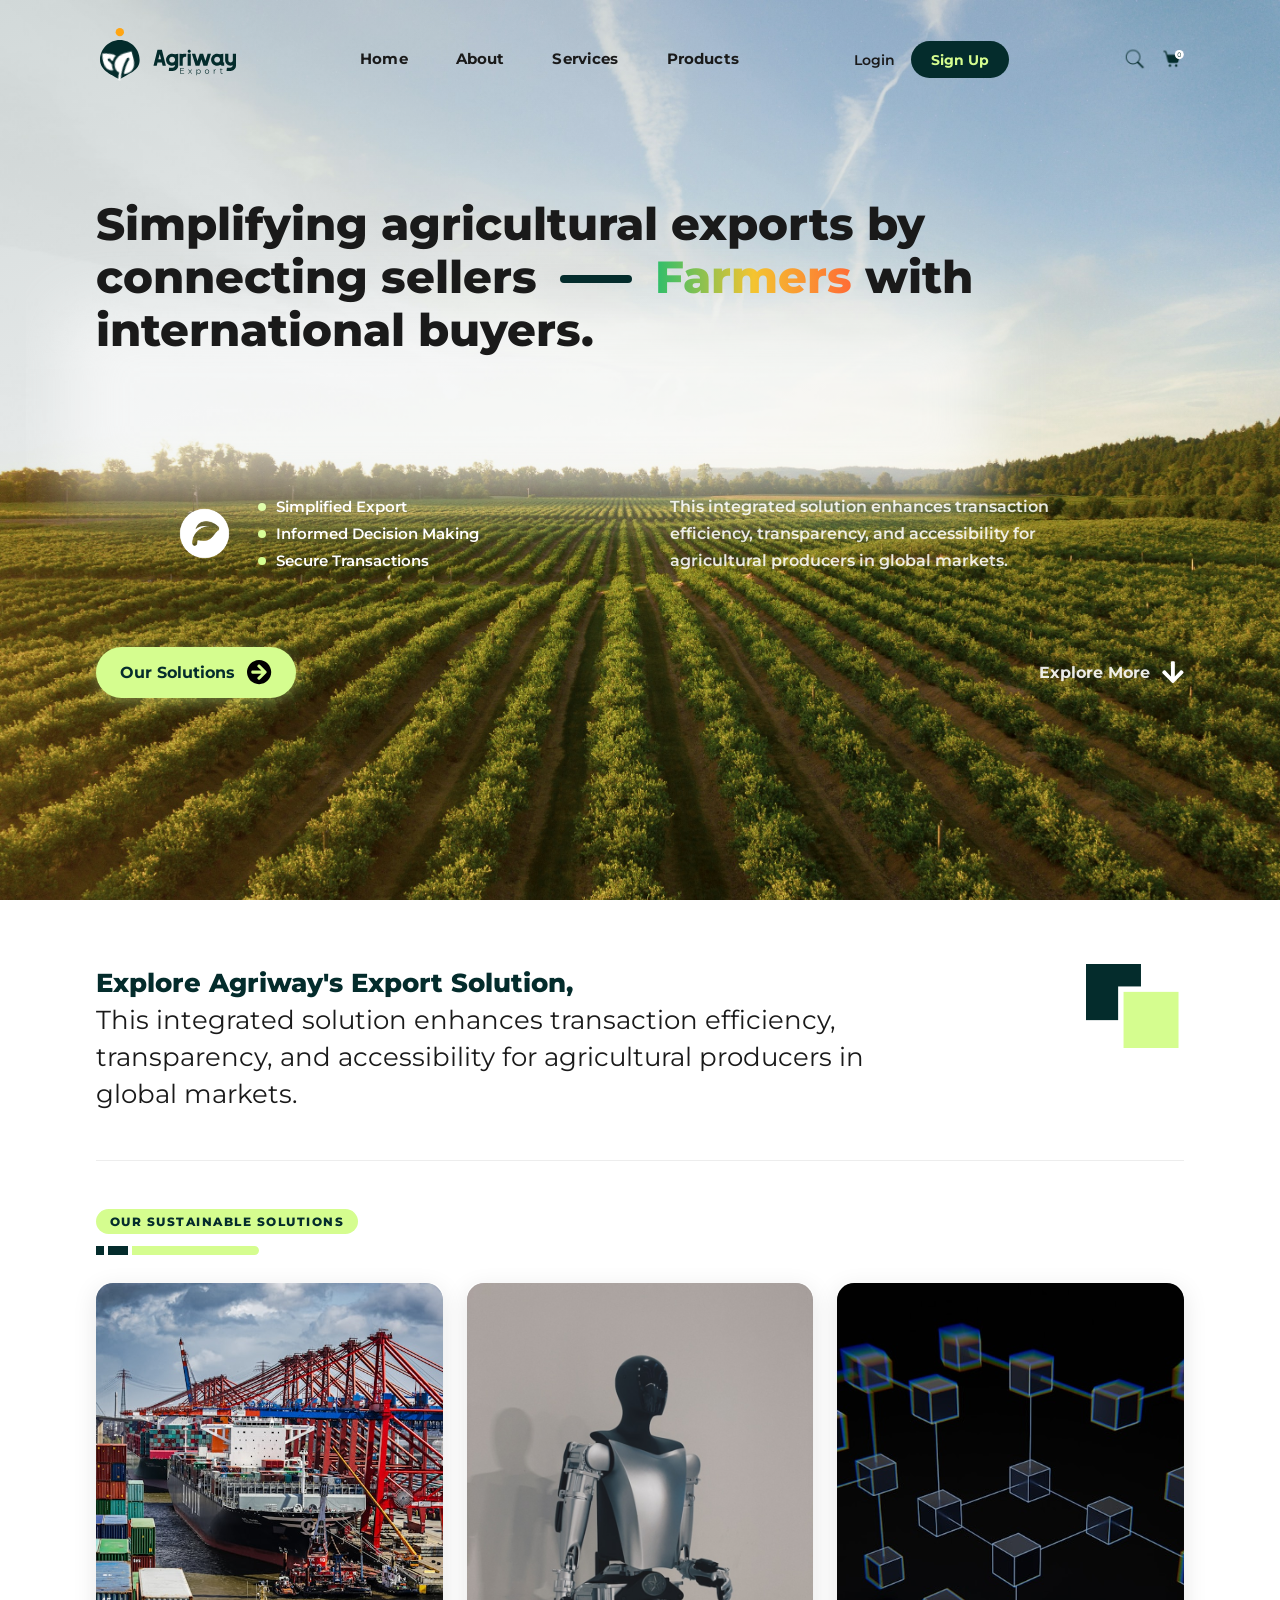
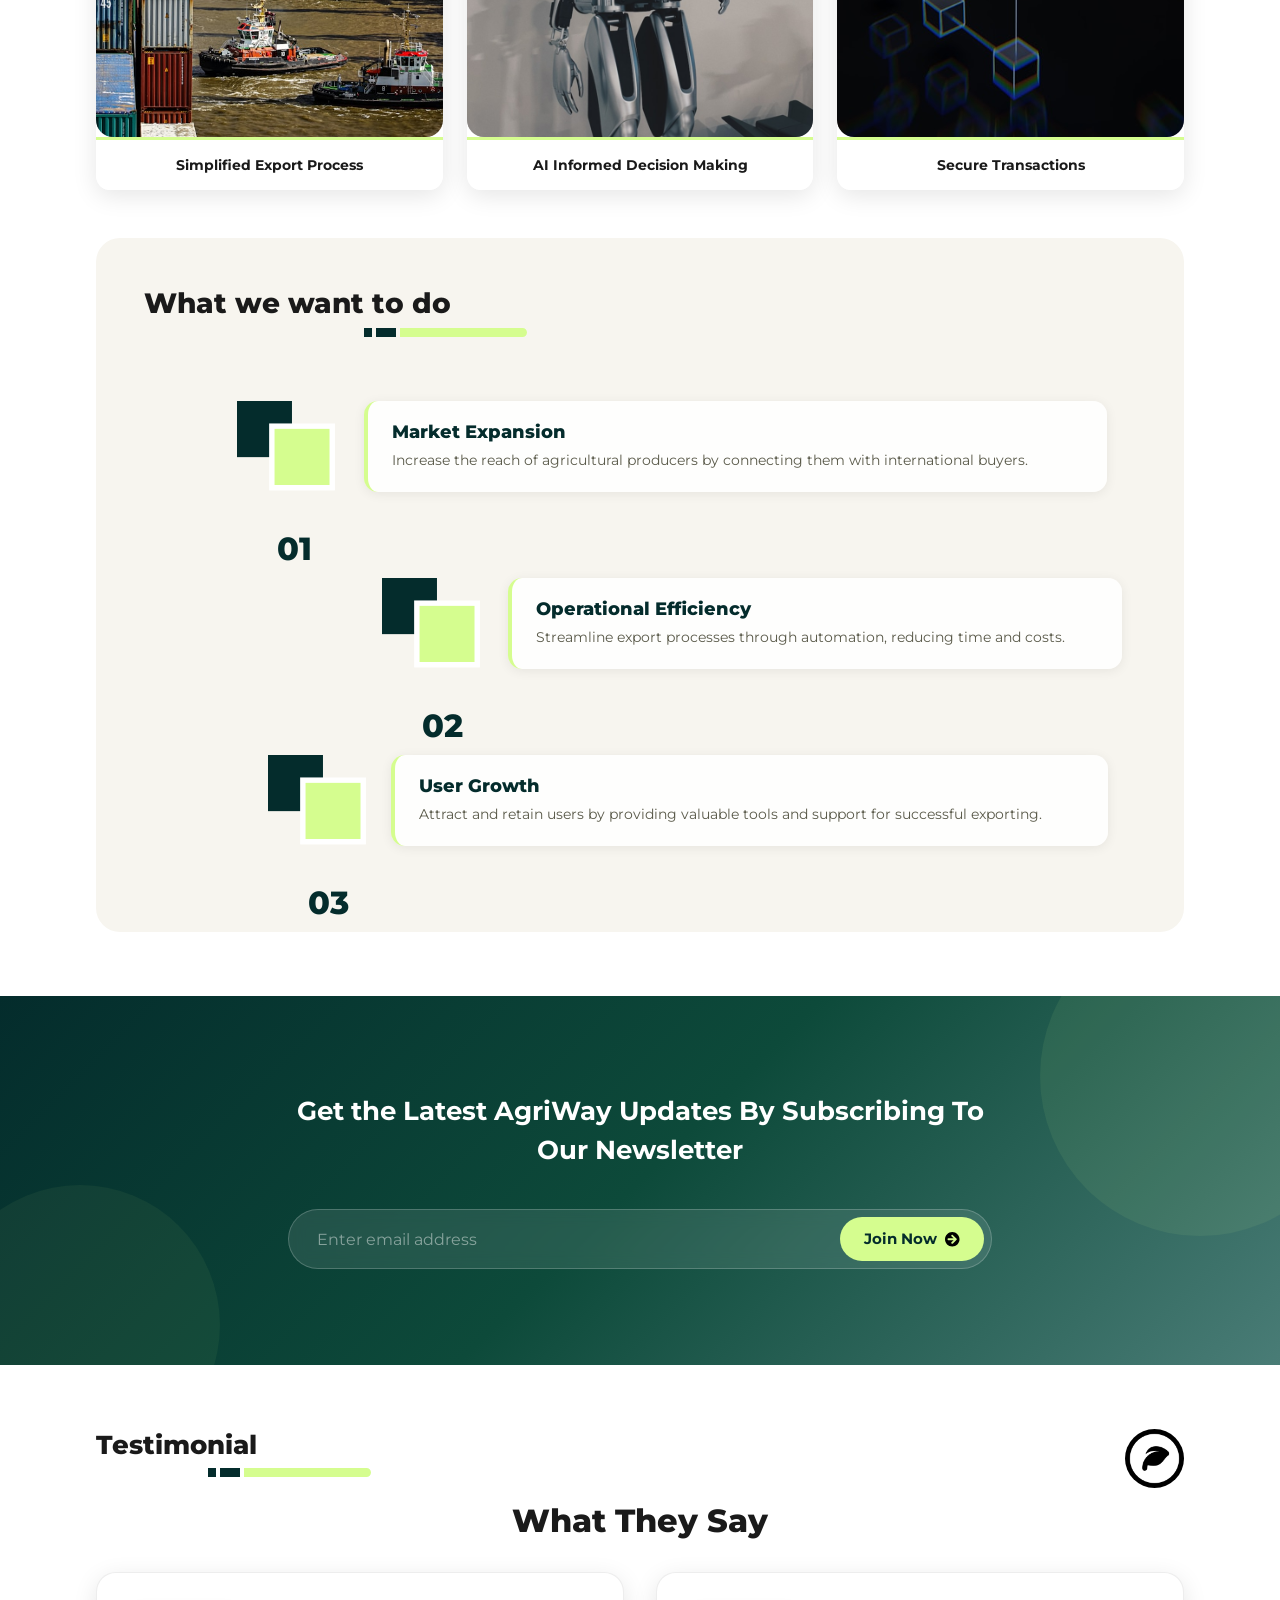
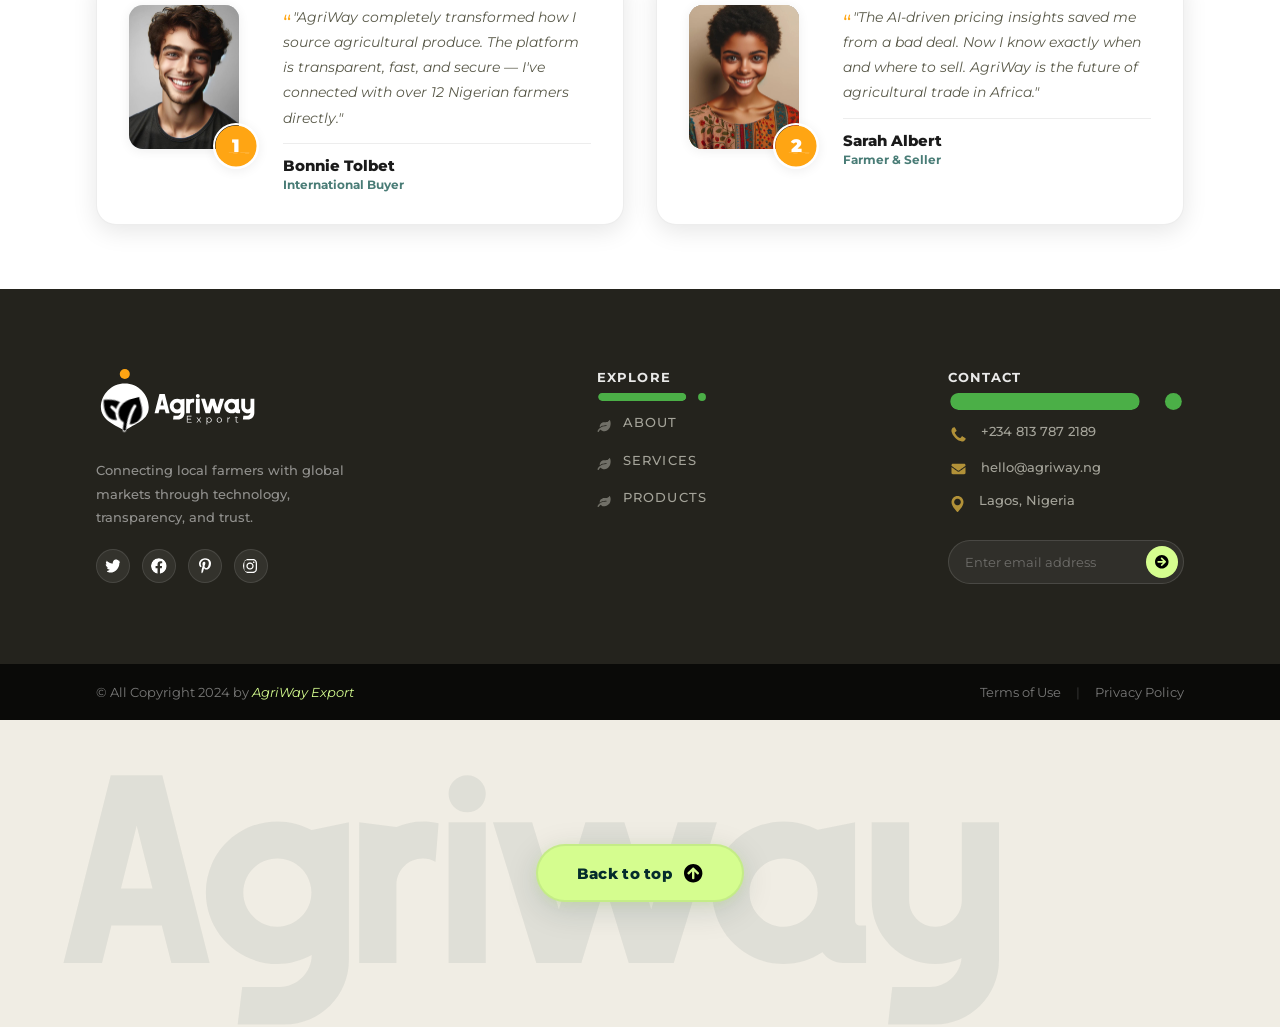
==== commit 8e075dd0: "fix: perfect forms, proportional footer watermark, improved mobile nav" ====
--- a/index.html
+++ b/index.html
@@ -44,12 +44,14 @@
             </button>
         </div>
 
-        <!-- Mobile nav -->
+        <!-- Mobile nav drawer -->
         <div class="mobileNav" id="mobileNav" aria-hidden="true">
+            <button class="mobileNav-close" onclick="closeMenu()" aria-label="Close menu">&times;</button>
             <a href="#" onclick="closeMenu()">Home</a>
             <a href="#about" onclick="closeMenu()">About</a>
             <a href="#services" onclick="closeMenu()">Services</a>
             <a href="#" onclick="closeMenu()">Products</a>
+            <span class="mobileNav-tagline">AgriWay Export &bull; 2024</span>
         </div>
 
         <!-- HERO INTRO -->
--- a/styles.css
+++ b/styles.css
@@ -159,14 +159,48 @@
     flex-direction: column;
     align-items: center;
     justify-content: center;
-    gap: 2.5rem;
+    gap: 2.25rem;
     z-index: 250;
-}
-
-.mobileNav.open { display: flex; }
+    /* Slide in from top */
+    transform: translateY(-100%);
+    transition: transform 0.38s cubic-bezier(0.4, 0, 0.2, 1),
+                opacity 0.38s ease;
+    opacity: 0;
+}
+
+.mobileNav.open {
+    display: flex;
+    transform: translateY(0);
+    opacity: 1;
+}
+
+/* Close button inside mobile nav */
+.mobileNav-close {
+    position: absolute;
+    top: 1.5rem;
+    right: 1.5rem;
+    background: rgba(255,255,255,0.1);
+    border: 1px solid rgba(255,255,255,0.15);
+    border-radius: 50%;
+    width: 44px; height: 44px;
+    display: flex;
+    align-items: center;
+    justify-content: center;
+    cursor: pointer;
+    color: var(--white);
+    font-size: 1.4rem;
+    line-height: 1;
+    transition: var(--ease);
+    font-family: inherit;
+}
+
+.mobileNav-close:hover {
+    background: rgba(255,255,255,0.18);
+    transform: rotate(90deg);
+}
 
 .mobileNav a {
-    font-size: 1.6rem;
+    font-size: 1.55rem;
     font-weight: 800;
     color: var(--white);
     letter-spacing: 0.03em;
@@ -177,7 +211,8 @@
 .mobileNav a::after {
     content: '';
     position: absolute;
-    bottom: -5px; left: 0;
+    bottom: -5px; left: 50%;
+    transform: translateX(-50%);
     width: 0; height: 3px;
     background: var(--lime);
     border-radius: 2px;
@@ -186,6 +221,16 @@
 
 .mobileNav a:hover { color: var(--lime); }
 .mobileNav a:hover::after { width: 100%; }
+
+/* Small lime accent below nav links */
+.mobileNav-tagline {
+    margin-top: 1rem;
+    font-size: 0.75rem;
+    font-weight: 600;
+    color: rgba(255,255,255,0.3);
+    letter-spacing: 0.12em;
+    text-transform: uppercase;
+}
 
 /* ============================================================
    HERO INTRO
@@ -514,47 +559,61 @@
     border-radius: 50px;
     padding: 7px 7px 7px 1.75rem;
     width: min(44rem, 88%);
-    position: relative; z-index: 1;
+    position: relative;
+    z-index: 1;
     backdrop-filter: blur(8px);
+    transition: border-color 0.25s;
+}
+
+.sub-Mail:focus-within {
+    border-color: rgba(213,253,143,0.6);
+    background: rgba(255,255,255,0.13);
 }
 
 .sub-Mail input {
     flex: 1;
     background: transparent;
-    border: none; outline: none;
+    border: none;
+    outline: none;
     font-size: 1rem;
     color: #fff;
     font-family: inherit;
     min-width: 0;
-}
-
-.sub-Mail input::placeholder { color: rgba(255,255,255,0.5); }
+    padding: 0.5rem 0;
+}
+
+.sub-Mail input::placeholder { color: rgba(255,255,255,0.45); }
 
 .sub-Mail .join-btn {
     display: flex;
     background: var(--lime);
     border-radius: 50px;
-    padding: 0.75rem 1.5rem;
+    padding: 0.8rem 1.5rem;
     color: var(--green-deep);
     font-weight: 700;
-    gap: 0.6rem;
-    align-items: center;
+    gap: 0.5rem;
+    align-items: center;
+    justify-content: center;
     transition: var(--ease);
     flex-shrink: 0;
-}
-
-.sub-Mail .join-btn:hover { background: var(--lime-dark); transform: scale(1.04); }
+    white-space: nowrap;
+}
+
+.sub-Mail .join-btn:hover {
+    background: var(--lime-dark);
+    box-shadow: 0 4px 16px rgba(213,253,143,0.4);
+}
 
 .sub-Mail .join-btn a {
     display: inline-flex;
-    gap: 0.6rem;
-    align-items: center;
-    font-size: 0.95rem;
+    gap: 0.5rem;
+    align-items: center;
+    font-size: 0.92rem;
     color: var(--green-deep);
     font-weight: 700;
 }
 
-.sub-Mail .join-btn img { width: 16px; filter: brightness(0); }
+.sub-Mail .join-btn img { width: 15px; filter: brightness(0); }
 
 /* ============================================================
    SECTION SIX — TESTIMONIALS
@@ -753,19 +812,26 @@
     border: 1px solid rgba(255,255,255,0.12);
     border-radius: 50px;
     padding: 5px 5px 5px 1rem;
-    transition: border-color 0.2s;
-}
-
-.partThreeMail:focus-within { border-color: var(--lime); }
+    transition: border-color 0.25s, background 0.25s;
+    width: 100%;
+    box-sizing: border-box;
+}
+
+.partThreeMail:focus-within {
+    border-color: rgba(213,253,143,0.5);
+    background: rgba(255,255,255,0.09);
+}
 
 .partThreeMail input {
     background: transparent;
-    border: none; outline: none;
+    border: none;
+    outline: none;
     color: #fff;
     font-size: 0.82rem;
     font-family: inherit;
-    flex: 1; min-width: 0;
-    padding: 0.4rem 0;
+    flex: 1;
+    min-width: 0;
+    padding: 0.45rem 0;
 }
 
 .partThreeMail input::placeholder { color: rgba(255,255,255,0.3); }
@@ -774,14 +840,20 @@
     display: flex;
     background: var(--lime);
     border-radius: 50%;
-    width: 32px; height: 32px;
+    width: 32px;
+    height: 32px;
     align-items: center;
     justify-content: center;
     flex-shrink: 0;
     transition: var(--ease);
 }
 
-.partThreeMail .join-btn:hover { background: var(--lime-dark); transform: scale(1.1); }
+.partThreeMail .join-btn:hover {
+    background: var(--lime-dark);
+    transform: scale(1.1);
+    box-shadow: 0 4px 12px rgba(213,253,143,0.35);
+}
+
 .partThreeMail .join-btn a { display: flex; align-items: center; justify-content: center; }
 .partThreeMail .join-btn img { width: 14px; filter: brightness(0); }
 
@@ -814,23 +886,30 @@
     width: 100%;
     position: relative;
     z-index: 0;
+    background: #f0ede4;
+    /* Height scales with the font so the section is always proportional */
+    display: flex;
+    align-items: center;
+    justify-content: flex-start;
     overflow: hidden;
-    background: #f0ede4;
-    line-height: 1;
+    min-height: clamp(120px, 24vw, 400px);
 }
 
 .mogulaFont {
-    font-size: clamp(100px, 22vw, 380px);
+    /* Font scales with viewport — section height follows automatically */
+    font-size: clamp(80px, 22vw, 360px);
     font-family: 'mogula Regular', sans-serif;
     font-weight: 100;
     color: rgba(4,44,44,0.07);
-    padding: 1.5rem 3rem;
+    padding: 0 3rem;
     white-space: nowrap;
     user-select: none;
     letter-spacing: -0.02em;
-}
-
-/* Back to top — sits ON TOP of the Mogula text, spanning full width */
+    line-height: 1;
+    pointer-events: none;
+}
+
+/* Back to top — centred over the entire fontiFooter div */
 .topers {
     position: absolute;
     inset: 0;
@@ -848,15 +927,17 @@
     justify-content: center;
     gap: 0.75rem;
     background: var(--lime);
-    padding: 1.1rem 2.5rem;
+    /* Button size scales proportionally with viewport */
+    padding: clamp(0.7rem, 1.5vw, 1.1rem) clamp(1.5rem, 3vw, 2.5rem);
     border-radius: 50px;
     color: var(--green-deep);
-    font-size: 1rem;
+    font-size: clamp(0.78rem, 1.2vw, 1rem);
     font-weight: 800;
     letter-spacing: 0.02em;
     transition: var(--ease);
     box-shadow: 0 8px 32px rgba(4,44,44,0.15), 0 2px 8px rgba(213,253,143,0.3);
     border: 2px solid rgba(4,44,44,0.08);
+    white-space: nowrap;
 }
 
 .topers a:hover {
@@ -865,7 +946,10 @@
     box-shadow: 0 16px 40px rgba(4,44,44,0.2), 0 4px 12px rgba(213,253,143,0.4);
 }
 
-.topers img { width: 18px; filter: brightness(0); }
+.topers img {
+    width: clamp(14px, 1.5vw, 20px);
+    filter: brightness(0);
+}
 
 /* ============================================================
    TABLET — 1024px
@@ -967,17 +1051,32 @@
     .sectionFiveContent { padding-block: 3rem; margin-top: 2.5rem; }
     .sectionFiveContent h1 { width: 92%; font-size: clamp(1rem, 4.5vw, 1.3rem); }
 
+    /* Newsletter form — stacked on mobile */
     .sub-Mail {
         flex-direction: column;
         border-radius: var(--radius);
-        padding: 0.75rem;
+        padding: 1rem;
         align-items: stretch;
-        gap: 0.75rem;
-        width: 90%;
+        gap: 0.85rem;
+        width: 92%;
+        border-radius: 16px;
     }
 
-    .sub-Mail input { padding: 0.5rem 0.25rem; font-size: 0.95rem; }
-    .sub-Mail .join-btn { border-radius: 10px; justify-content: center; }
+    .sub-Mail input {
+        padding: 0.6rem 0.5rem;
+        font-size: 1rem;
+        text-align: center;
+        border-bottom: 1px solid rgba(255,255,255,0.15);
+    }
+
+    .sub-Mail .join-btn {
+        border-radius: 12px;
+        justify-content: center;
+        padding: 0.9rem 1rem;
+        width: 100%;
+    }
+
+    .sub-Mail .join-btn a { justify-content: center; font-size: 1rem; }
 
     /* Section Six */
     .sectionSixContent { margin-inline: 1.25rem; }
@@ -1011,9 +1110,12 @@
         gap: 0.4rem;
     }
 
-    /* Mogula + Back to top */
-    .mogulaFont { font-size: clamp(70px, 22vw, 140px); padding: 1rem 1.25rem; }
-    .topers a { padding: 0.9rem 1.75rem; font-size: 0.88rem; }
+    /* Mogula + Back to top — proportional on mobile */
+    .fontiFooter { min-height: clamp(80px, 22vw, 180px); }
+    .mogulaFont { font-size: clamp(52px, 20vw, 120px); padding: 0 1.25rem; }
+
+    /* partThreeMail on mobile */
+    .partThreeMail { width: 100%; }
 }
 
 /* ============================================================
@@ -1021,6 +1123,6 @@
    ============================================================ */
 @media (max-width: 480px) {
     .heroIntro h1 { font-size: clamp(1.35rem, 8.5vw, 1.9rem); }
-    .mogulaFont { font-size: clamp(56px, 20vw, 100px); }
-    .topers a { padding: 0.8rem 1.5rem; font-size: 0.82rem; }
+    .fontiFooter { min-height: clamp(70px, 20vw, 140px); }
+    .mogulaFont { font-size: clamp(44px, 18vw, 90px); padding: 0 1rem; }
 }
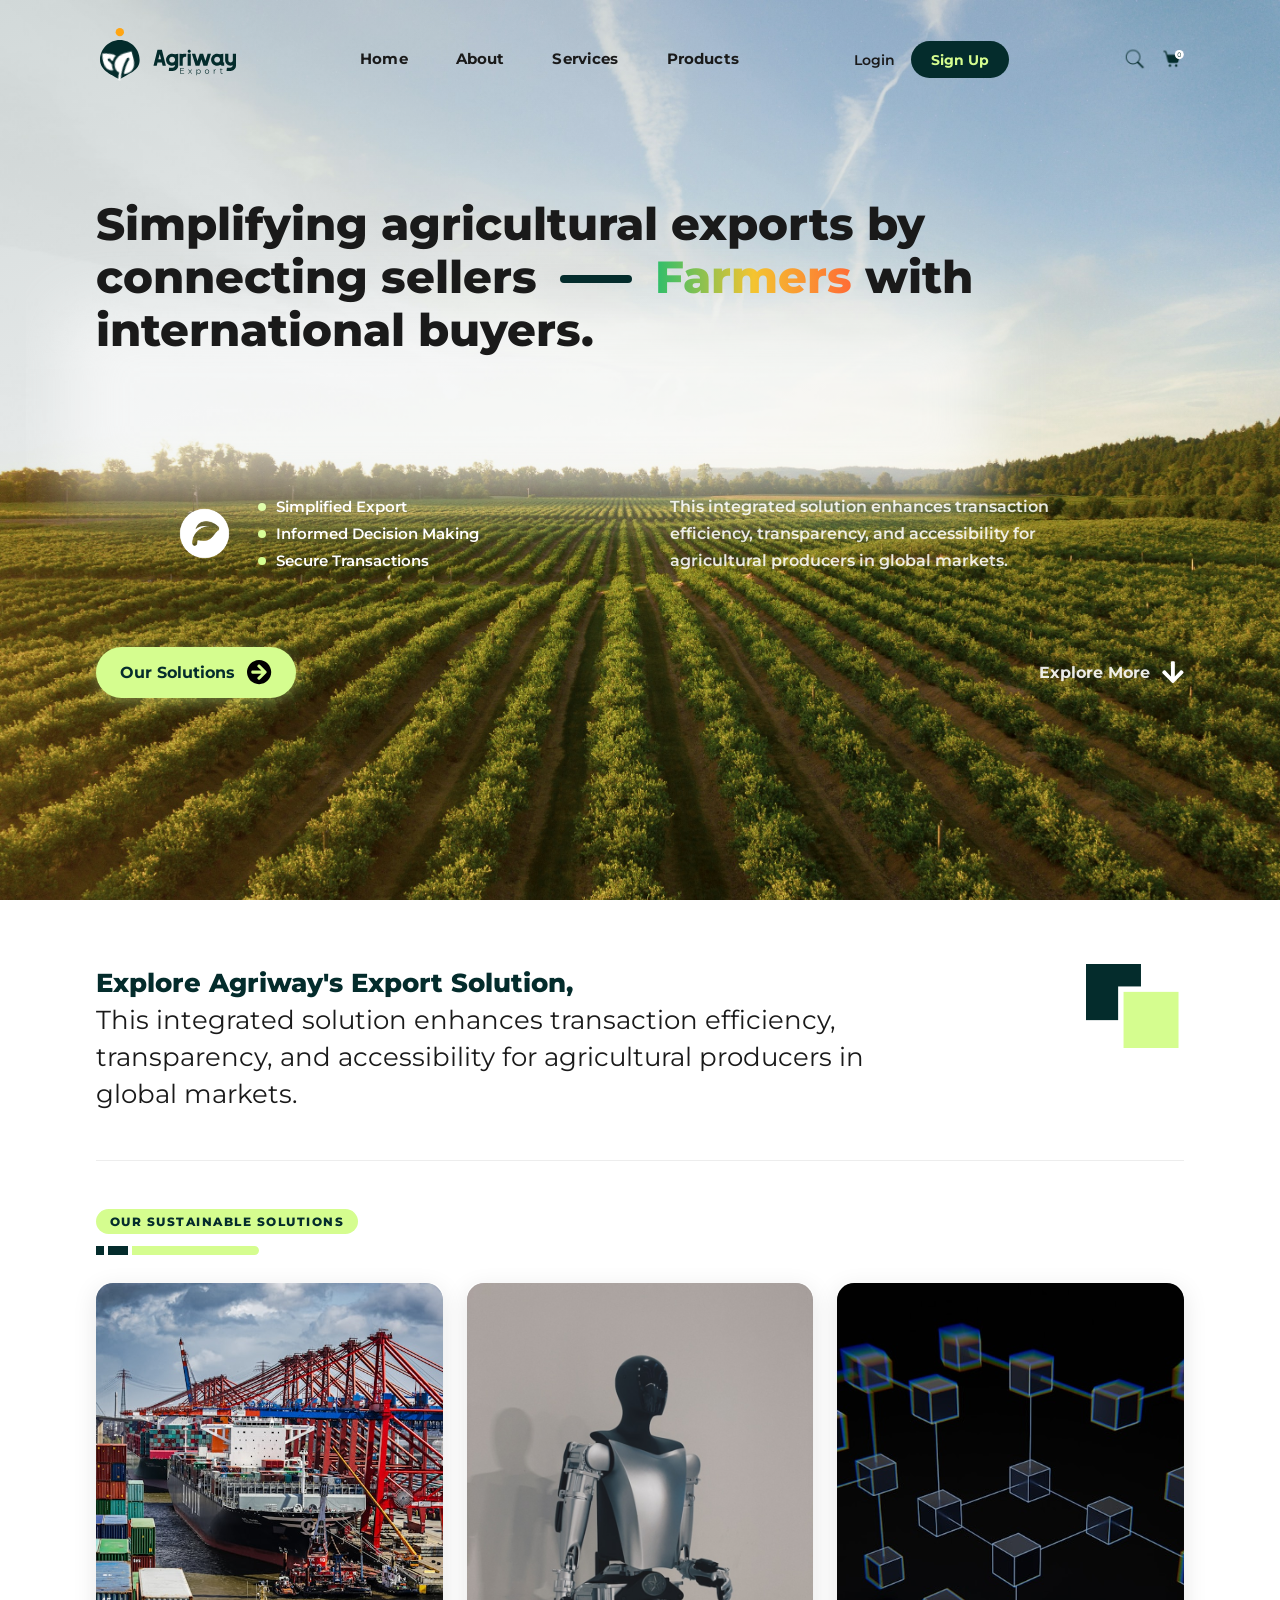
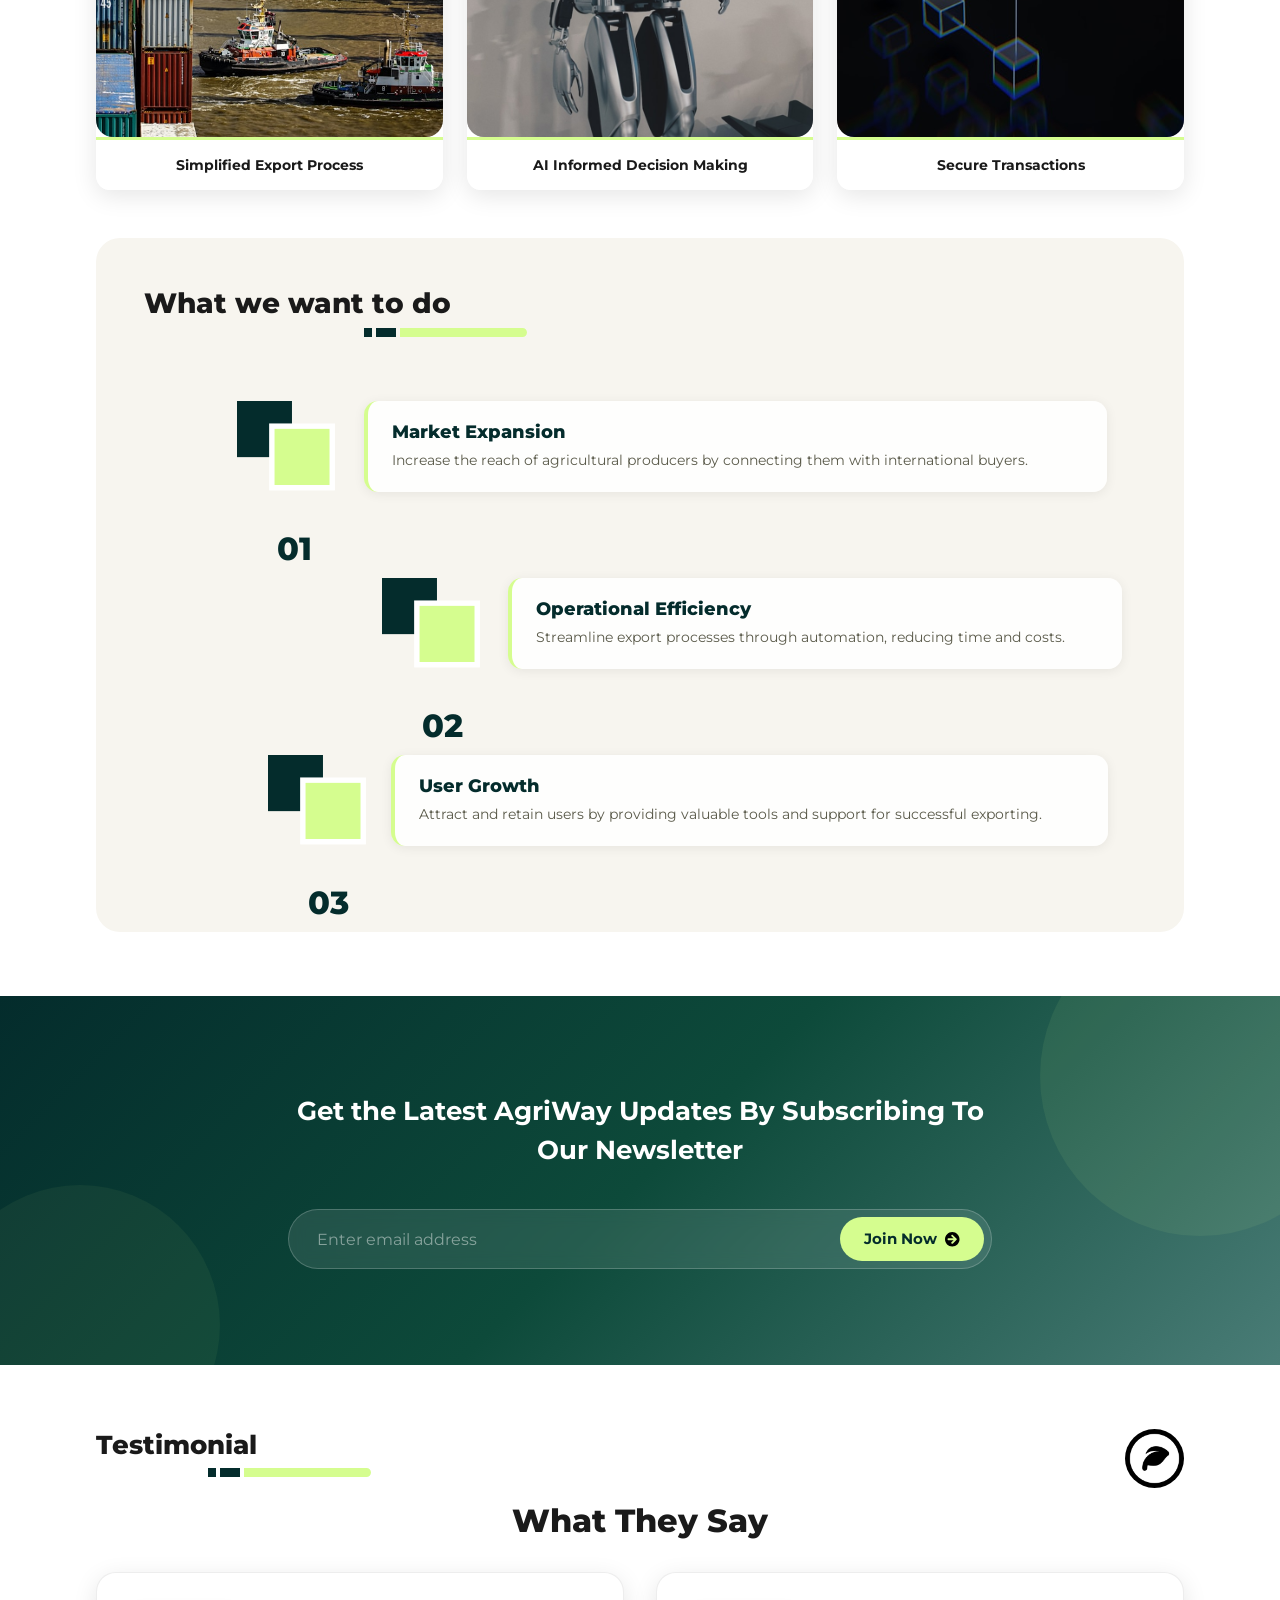
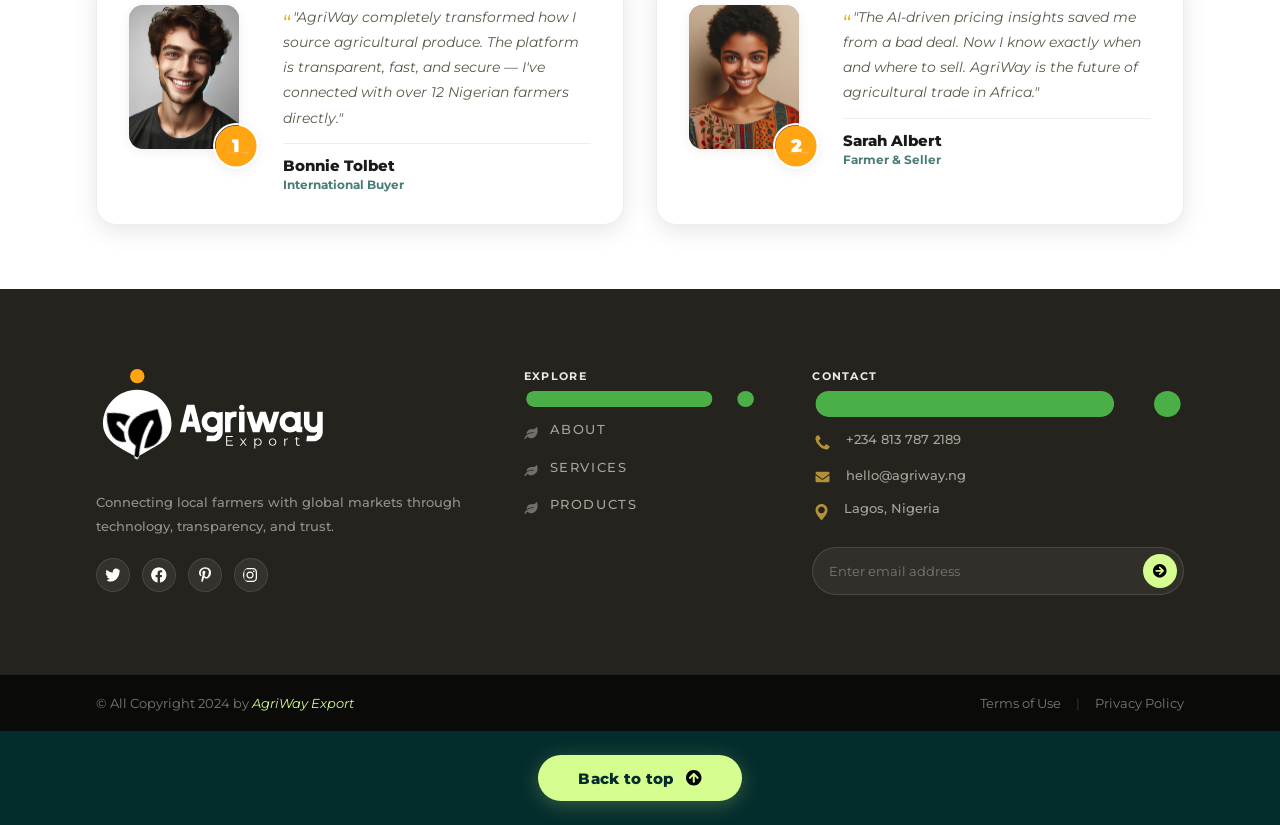
==== commit 6997c51a: "fix: remove Mogula footer, add clean back-to-top bar" ====
--- a/index.html
+++ b/index.html
@@ -281,15 +281,12 @@
         </div>
     </div>
 
-    <!-- Mogula watermark + back to top -->
-    <div class="fontiFooter">
-        <h1 class="mogulaFont">Agriway</h1>
-        <div class="topers">
-            <a href="#header" id="backToTop">
-                <p>Back to top</p>
-                <img src="assets/arrowUp.svg" alt="arrowUp">
-            </a>
-        </div>
+    <!-- Back to top -->
+    <div class="backToTopBar">
+        <a href="#header" id="backToTop">
+            <p>Back to top</p>
+            <img src="assets/arrowUp.svg" alt="arrowUp">
+        </a>
     </div>
 
     <script src="scripts.js"></script>
--- a/styles.css
+++ b/styles.css
@@ -725,29 +725,30 @@
 
 /* ============================================================
    SECTION SEVEN — FOOTER
+   Uses grid so columns have predictable widths
    ============================================================ */
 .sectionSevenContent {
     background: var(--dark);
-    display: flex;
+    display: grid;
+    grid-template-columns: 1.6fr 1fr 1.6fr;
     align-items: flex-start;
-    justify-content: space-between;
     margin-top: 4rem;
     padding: 5rem 6rem;
     width: 100%;
     color: #A5A49A;
     font-size: 14px;
-    gap: 4rem;
+    gap: 3.5rem;
 }
 
 .partOne { display: flex; flex-direction: column; gap: 1rem; }
-.partOne img { width: 65%; }
+.partOne > img { width: 65%; }
 
 .partOne p {
-    max-width: 260px;
     line-height: 1.8;
     font-size: 13px;
     font-weight: 500;
     color: rgba(255,255,255,0.5);
+    max-width: 100%;
 }
 
 .iconsSocial { display: flex; align-items: center; gap: 0.75rem; margin-top: 0.25rem; }
@@ -771,11 +772,11 @@
 .partTwo, .partThree { display: flex; flex-direction: column; }
 
 .partTwo h2, .partThree > h2 {
-    font-size: 13px;
+    font-size: 11px;
     font-weight: 700;
     color: rgba(255,255,255,0.9);
     padding-bottom: 0.5rem;
-    letter-spacing: 0.08em;
+    letter-spacing: 0.12em;
     text-transform: uppercase;
 }
 
@@ -792,7 +793,7 @@
 
 .partTwo .list h2 { font-size: 13px; font-weight: 500; color: #A5A49A; transition: color 0.2s; }
 .partTwo .list:hover h2 { color: var(--lime); }
-.partTwo .list img { width: 14px; opacity: 0.6; }
+.partTwo .list img { width: 14px; opacity: 0.6; flex-shrink: 0; }
 
 .partThree .list {
     display: flex;
@@ -804,6 +805,7 @@
 .partThree .list h2 { font-size: 13px; font-weight: 500; color: #A5A49A; }
 .partThree .list img { padding: 0.2rem; margin-top: 1px; flex-shrink: 0; opacity: 0.7; }
 
+/* Email form — now has a full column width to breathe */
 .partThreeMail {
     display: flex;
     align-items: center;
@@ -811,14 +813,14 @@
     background: rgba(255,255,255,0.06);
     border: 1px solid rgba(255,255,255,0.12);
     border-radius: 50px;
-    padding: 5px 5px 5px 1rem;
-    transition: border-color 0.25s, background 0.25s;
+    padding: 6px 6px 6px 1rem;
     width: 100%;
     box-sizing: border-box;
+    transition: border-color 0.25s, background 0.25s;
 }
 
 .partThreeMail:focus-within {
-    border-color: rgba(213,253,143,0.5);
+    border-color: rgba(213,253,143,0.55);
     background: rgba(255,255,255,0.09);
 }
 
@@ -831,17 +833,17 @@
     font-family: inherit;
     flex: 1;
     min-width: 0;
-    padding: 0.45rem 0;
-}
-
-.partThreeMail input::placeholder { color: rgba(255,255,255,0.3); }
+    padding: 0.5rem 0.5rem 0.5rem 0;
+}
+
+.partThreeMail input::placeholder { color: rgba(255,255,255,0.35); }
 
 .partThreeMail .join-btn {
     display: flex;
     background: var(--lime);
     border-radius: 50%;
-    width: 32px;
-    height: 32px;
+    width: 34px;
+    height: 34px;
     align-items: center;
     justify-content: center;
     flex-shrink: 0;
@@ -851,7 +853,7 @@
 .partThreeMail .join-btn:hover {
     background: var(--lime-dark);
     transform: scale(1.1);
-    box-shadow: 0 4px 12px rgba(213,253,143,0.35);
+    box-shadow: 0 4px 12px rgba(213,253,143,0.3);
 }
 
 .partThreeMail .join-btn a { display: flex; align-items: center; justify-content: center; }
@@ -879,76 +881,49 @@
 .sectionSevenContentExtra a:hover { color: var(--lime); }
 
 /* ============================================================
-   MOGULA FOOTER + BACK TO TOP
-   The .topers is INSIDE .fontiFooter, overlapping A and Y
-   ============================================================ */
-.fontiFooter {
+   BACK TO TOP BAR
+   ============================================================ */
+.backToTopBar {
+    background: var(--green-deep);
+    display: flex;
+    align-items: center;
+    justify-content: center;
+    padding: 1.5rem 2rem;
     width: 100%;
-    position: relative;
-    z-index: 0;
-    background: #f0ede4;
-    /* Height scales with the font so the section is always proportional */
-    display: flex;
-    align-items: center;
-    justify-content: flex-start;
-    overflow: hidden;
-    min-height: clamp(120px, 24vw, 400px);
-}
-
-.mogulaFont {
-    /* Font scales with viewport — section height follows automatically */
-    font-size: clamp(80px, 22vw, 360px);
-    font-family: 'mogula Regular', sans-serif;
-    font-weight: 100;
-    color: rgba(4,44,44,0.07);
-    padding: 0 3rem;
-    white-space: nowrap;
-    user-select: none;
-    letter-spacing: -0.02em;
-    line-height: 1;
-    pointer-events: none;
-}
-
-/* Back to top — centred over the entire fontiFooter div */
-.topers {
-    position: absolute;
-    inset: 0;
-    z-index: 2;
-    display: flex;
-    align-items: center;
-    justify-content: center;
-    pointer-events: none;
-}
-
-.topers a {
-    pointer-events: auto;
+}
+
+.backToTopBar a {
     display: inline-flex;
     align-items: center;
     justify-content: center;
     gap: 0.75rem;
     background: var(--lime);
-    /* Button size scales proportionally with viewport */
-    padding: clamp(0.7rem, 1.5vw, 1.1rem) clamp(1.5rem, 3vw, 2.5rem);
+    padding: 0.85rem 2.5rem;
     border-radius: 50px;
     color: var(--green-deep);
-    font-size: clamp(0.78rem, 1.2vw, 1rem);
+    font-size: 0.95rem;
     font-weight: 800;
     letter-spacing: 0.02em;
     transition: var(--ease);
-    box-shadow: 0 8px 32px rgba(4,44,44,0.15), 0 2px 8px rgba(213,253,143,0.3);
-    border: 2px solid rgba(4,44,44,0.08);
-    white-space: nowrap;
-}
-
-.topers a:hover {
+    box-shadow: 0 4px 20px rgba(213,253,143,0.25);
+    text-decoration: none;
+}
+
+.backToTopBar a:hover {
     background: var(--lime-dark);
     transform: translateY(-3px);
-    box-shadow: 0 16px 40px rgba(4,44,44,0.2), 0 4px 12px rgba(213,253,143,0.4);
-}
-
-.topers img {
-    width: clamp(14px, 1.5vw, 20px);
+    box-shadow: 0 8px 28px rgba(213,253,143,0.35);
+}
+
+.backToTopBar img {
+    width: 16px;
     filter: brightness(0);
+}
+
+.backToTopBar p {
+    font-size: 0.95rem;
+    font-weight: 800;
+    color: var(--green-deep);
 }
 
 /* ============================================================
@@ -966,7 +941,15 @@
     .sectionFourHeader img { padding-left: 8rem; }
     .fancyNumContent2 { padding: 3rem 0 0 8rem; }
     .sectionSixContent { margin-inline: 3rem; }
-    .sectionSevenContent { padding: 4rem 3rem; gap: 2.5rem; }
+    /* Footer: two columns on tablet */
+    .sectionSevenContent {
+        grid-template-columns: 1fr 1fr;
+        padding: 4rem 3rem;
+        gap: 2.5rem;
+    }
+    /* partOne spans both columns on tablet */
+    .partOne { grid-column: 1 / -1; flex-direction: row; align-items: flex-start; gap: 2rem; }
+    .partOne > img { width: 120px; flex-shrink: 0; }
     .sectionSevenContentExtra { padding: 1.25rem 3rem; }
 }
 
@@ -1094,15 +1077,32 @@
     .testi-num { font-size: 0.95rem; }
     .sectionSixTextContent { font-size: 0.85rem; }
 
-    /* Footer */
+    /* Footer — single column on mobile */
     .sectionSevenContent {
-        flex-direction: column;
+        grid-template-columns: 1fr;
         padding: 2.5rem 1.25rem;
         gap: 2rem;
     }
 
-    .partOne img { width: 55%; }
+    .partOne { grid-column: auto; flex-direction: column; }
+    .partOne > img { width: 55%; }
     .partOne p { max-width: 100%; }
+
+    /* Email form on mobile — full width, easy to type into */
+    .partThreeMail {
+        border-radius: 12px;
+        padding: 10px 10px 10px 1rem;
+    }
+
+    .partThreeMail input {
+        font-size: 0.9rem;
+        padding: 0.35rem 0.25rem 0.35rem 0;
+    }
+
+    .partThreeMail .join-btn {
+        width: 38px;
+        height: 38px;
+    }
 
     .sectionSevenContentExtra {
         padding: 1rem 1.25rem;
@@ -1110,12 +1110,6 @@
         gap: 0.4rem;
     }
 
-    /* Mogula + Back to top — proportional on mobile */
-    .fontiFooter { min-height: clamp(80px, 22vw, 180px); }
-    .mogulaFont { font-size: clamp(52px, 20vw, 120px); padding: 0 1.25rem; }
-
-    /* partThreeMail on mobile */
-    .partThreeMail { width: 100%; }
 }
 
 /* ============================================================
@@ -1123,6 +1117,4 @@
    ============================================================ */
 @media (max-width: 480px) {
     .heroIntro h1 { font-size: clamp(1.35rem, 8.5vw, 1.9rem); }
-    .fontiFooter { min-height: clamp(70px, 20vw, 140px); }
-    .mogulaFont { font-size: clamp(44px, 18vw, 90px); padding: 0 1rem; }
 }
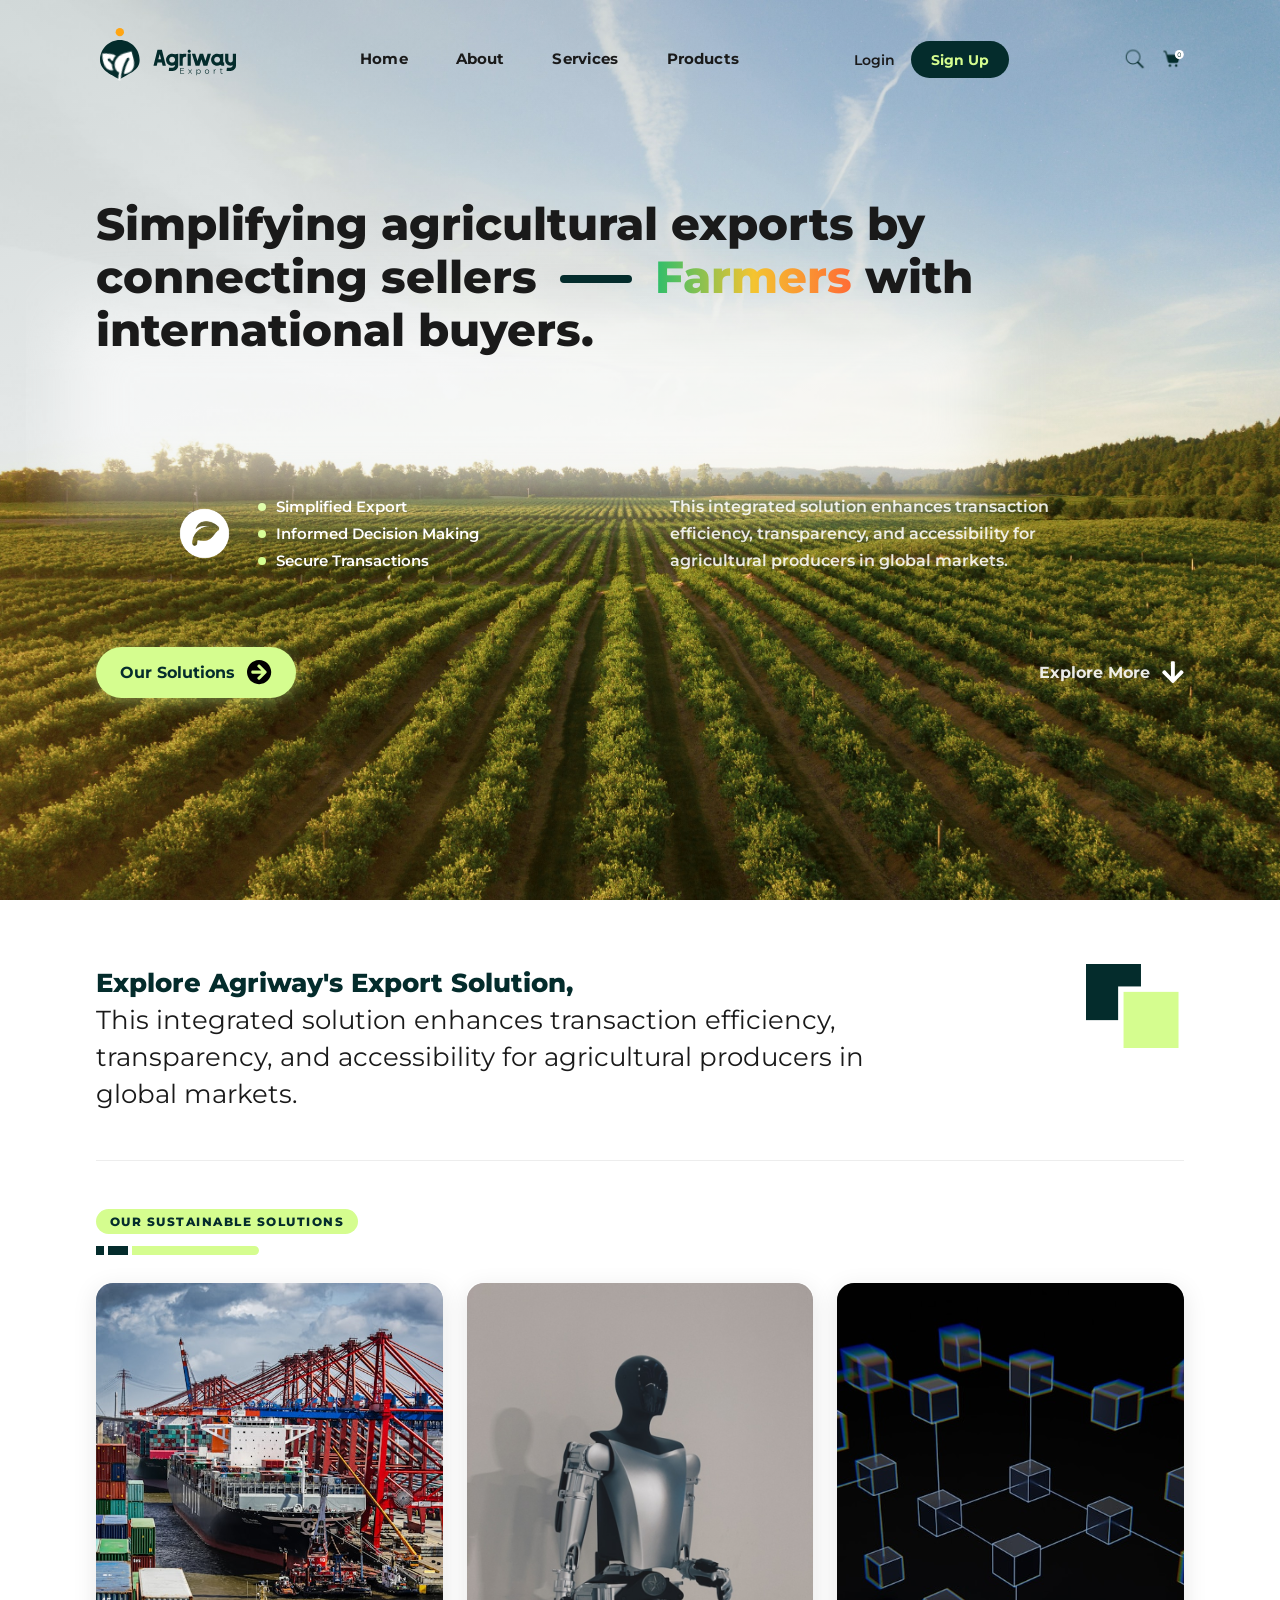
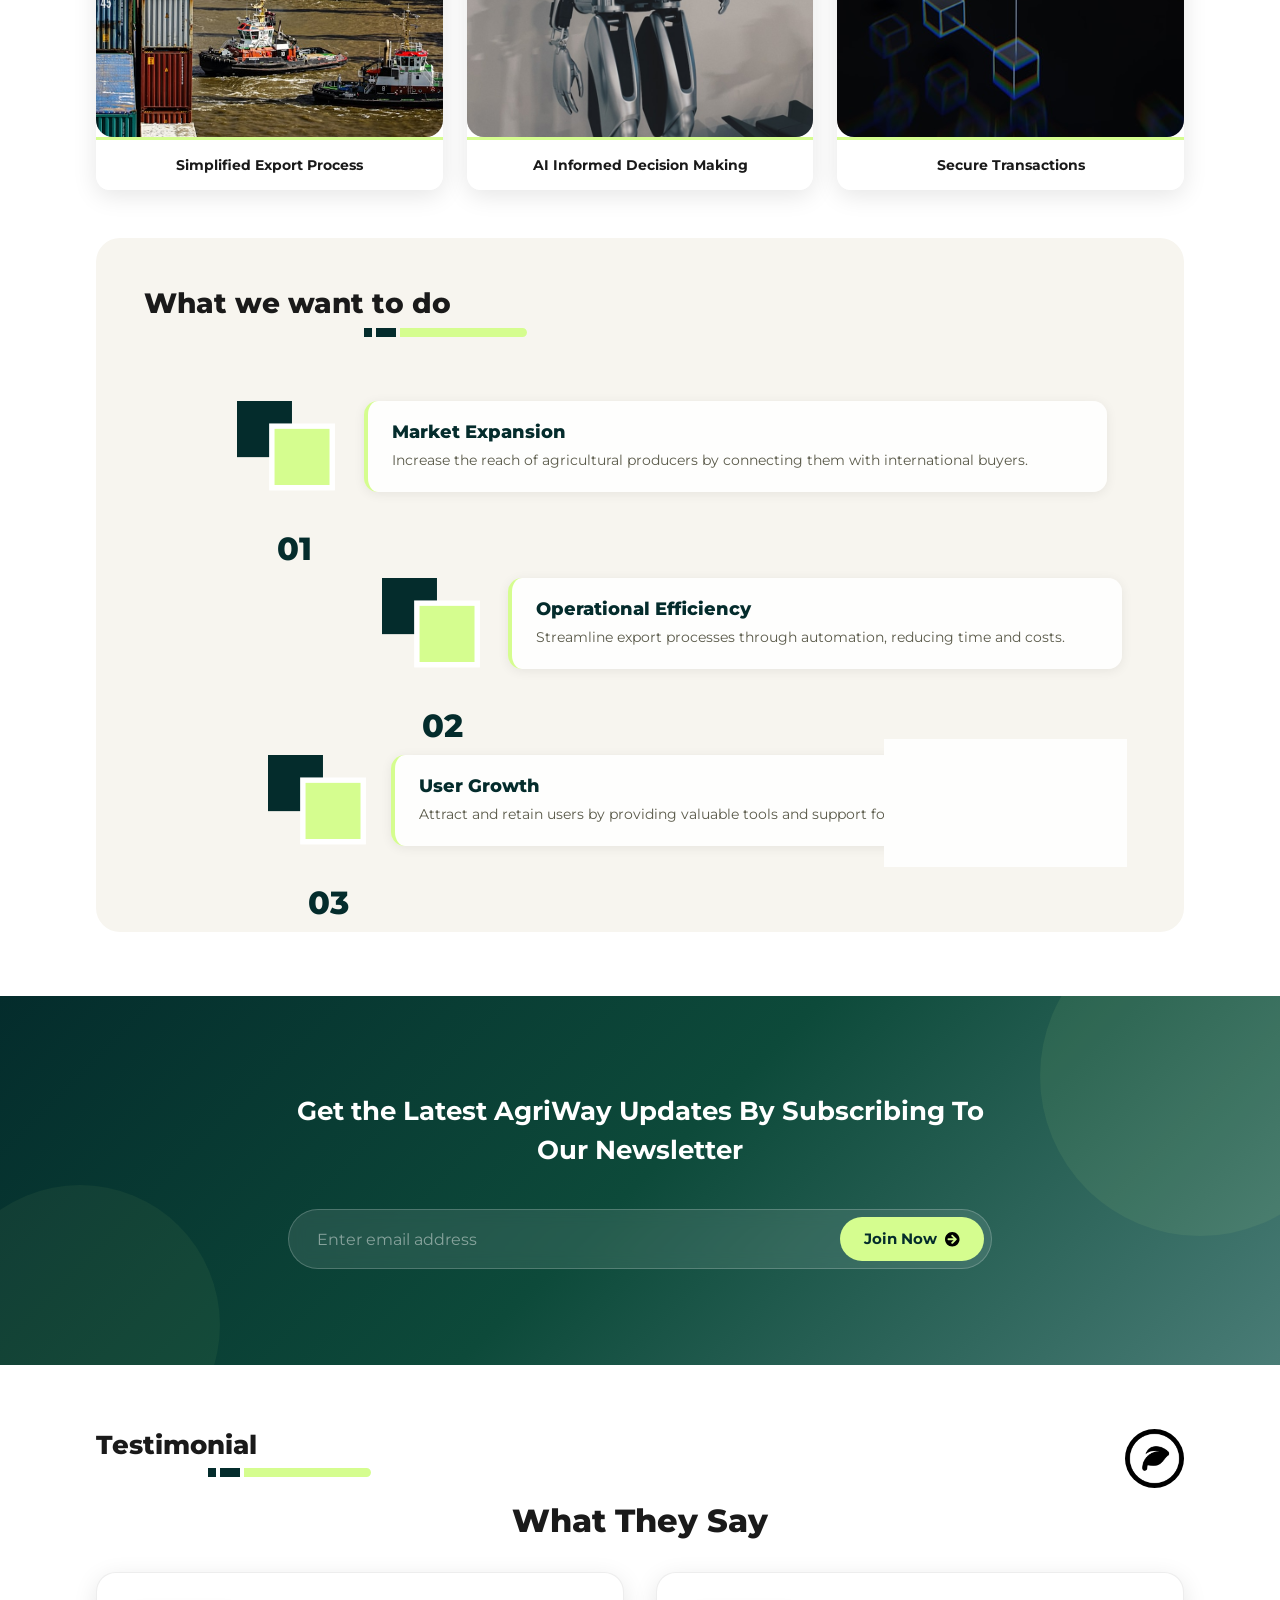
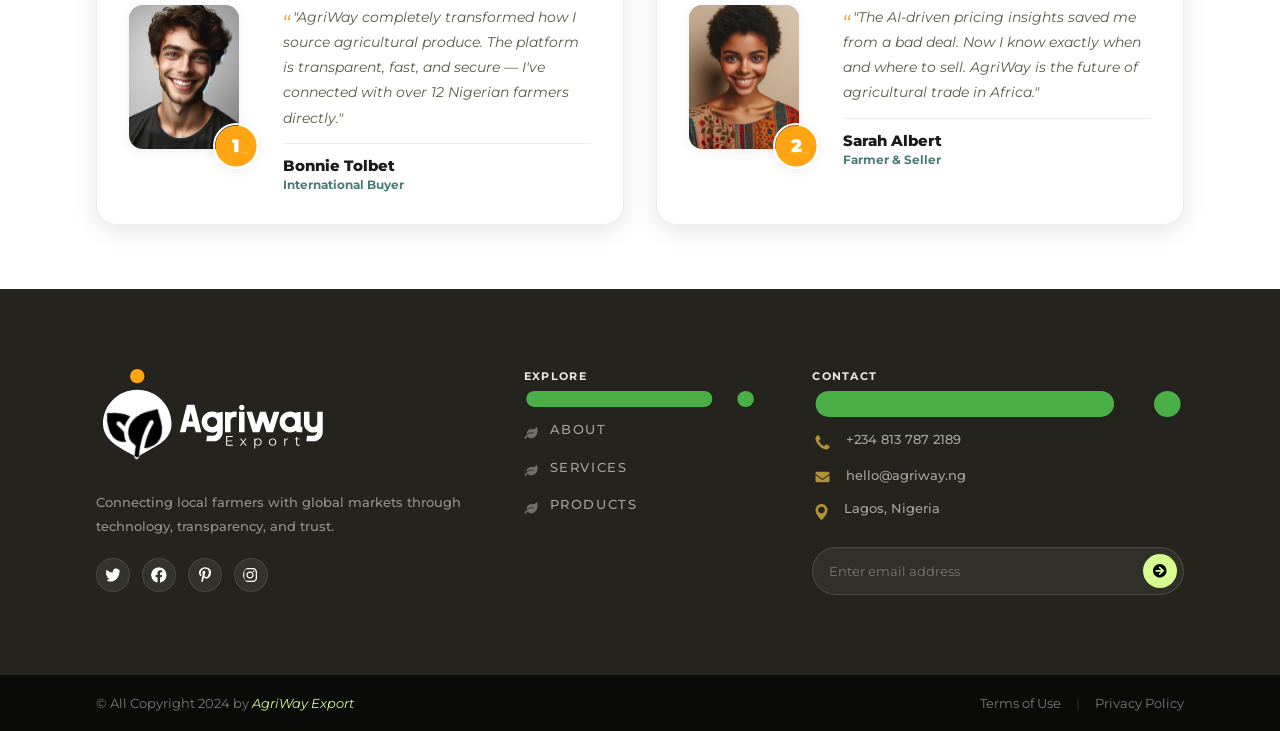
==== commit 8775c8fa: "feat: replace footer bar with floating sticky back-to-top button" ====
--- a/index.html
+++ b/index.html
@@ -281,13 +281,10 @@
         </div>
     </div>
 
-    <!-- Back to top -->
-    <div class="backToTopBar">
-        <a href="#header" id="backToTop">
-            <p>Back to top</p>
-            <img src="assets/arrowUp.svg" alt="arrowUp">
-        </a>
-    </div>
+    <!-- Floating back to top button -->
+    <button class="backToTop" id="backToTop" aria-label="Back to top">
+        <img src="assets/arrowUp.svg" alt="Up">
+    </button>
 
     <script src="scripts.js"></script>
 </body>
--- a/styles.css
+++ b/styles.css
@@ -881,49 +881,45 @@
 .sectionSevenContentExtra a:hover { color: var(--lime); }
 
 /* ============================================================
-   BACK TO TOP BAR
-   ============================================================ */
-.backToTopBar {
-    background: var(--green-deep);
+   FLOATING BACK TO TOP BUTTON
+   ============================================================ */
+.backToTop {
+    position: fixed;
+    bottom: 2rem;
+    right: 2rem;
+    z-index: 999;
+    width: 52px;
+    height: 52px;
+    border-radius: 50%;
+    background: var(--lime);
+    border: none;
+    cursor: pointer;
     display: flex;
     align-items: center;
     justify-content: center;
-    padding: 1.5rem 2rem;
-    width: 100%;
-}
-
-.backToTopBar a {
-    display: inline-flex;
-    align-items: center;
-    justify-content: center;
-    gap: 0.75rem;
-    background: var(--lime);
-    padding: 0.85rem 2.5rem;
-    border-radius: 50px;
-    color: var(--green-deep);
-    font-size: 0.95rem;
-    font-weight: 800;
-    letter-spacing: 0.02em;
+    box-shadow: 0 6px 24px rgba(4,44,44,0.2), 0 2px 8px rgba(213,253,143,0.3);
     transition: var(--ease);
-    box-shadow: 0 4px 20px rgba(213,253,143,0.25);
-    text-decoration: none;
-}
-
-.backToTopBar a:hover {
+    /* Hidden by default — JS shows it after scrolling */
+    opacity: 0;
+    visibility: hidden;
+    transform: translateY(16px);
+}
+
+.backToTop.visible {
+    opacity: 1;
+    visibility: visible;
+    transform: translateY(0);
+}
+
+.backToTop:hover {
     background: var(--lime-dark);
-    transform: translateY(-3px);
-    box-shadow: 0 8px 28px rgba(213,253,143,0.35);
-}
-
-.backToTopBar img {
-    width: 16px;
+    transform: translateY(-4px);
+    box-shadow: 0 12px 32px rgba(4,44,44,0.25), 0 4px 12px rgba(213,253,143,0.4);
+}
+
+.backToTop img {
+    width: 20px;
     filter: brightness(0);
-}
-
-.backToTopBar p {
-    font-size: 0.95rem;
-    font-weight: 800;
-    color: var(--green-deep);
 }
 
 /* ============================================================
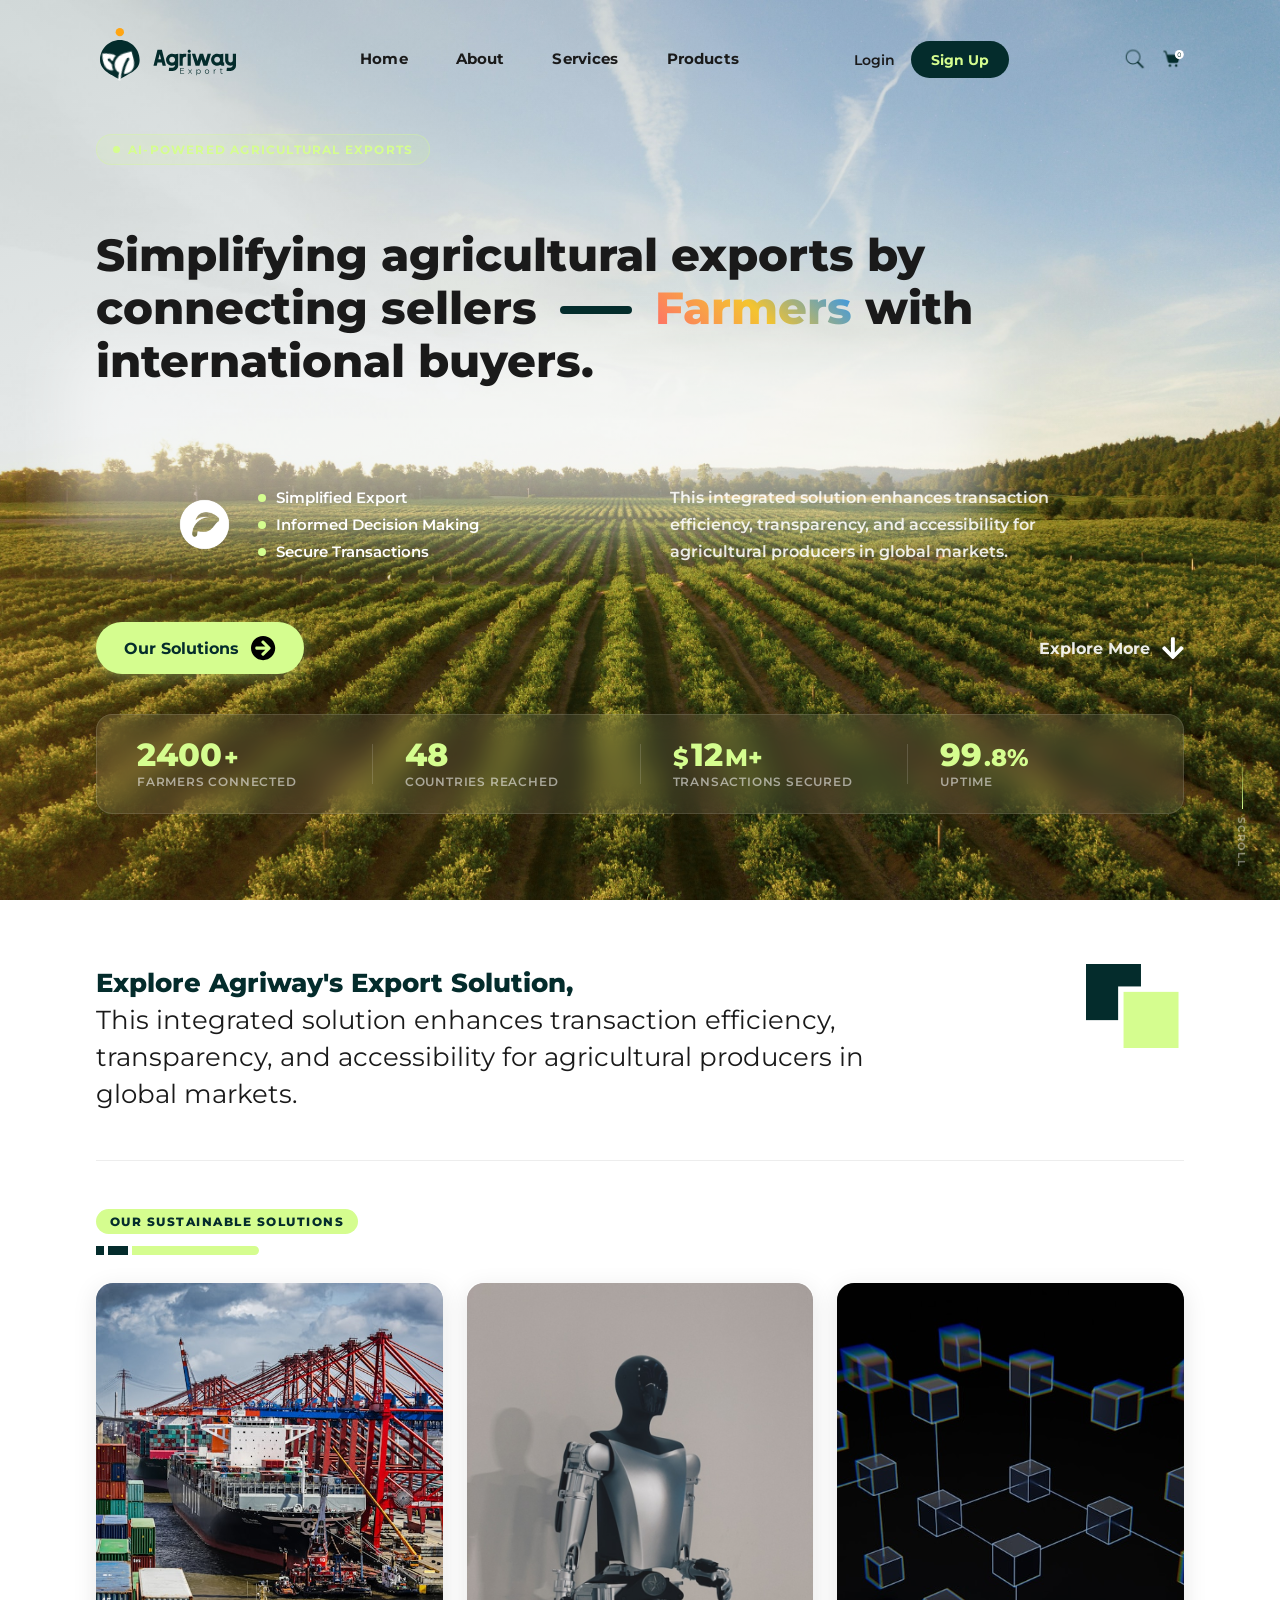
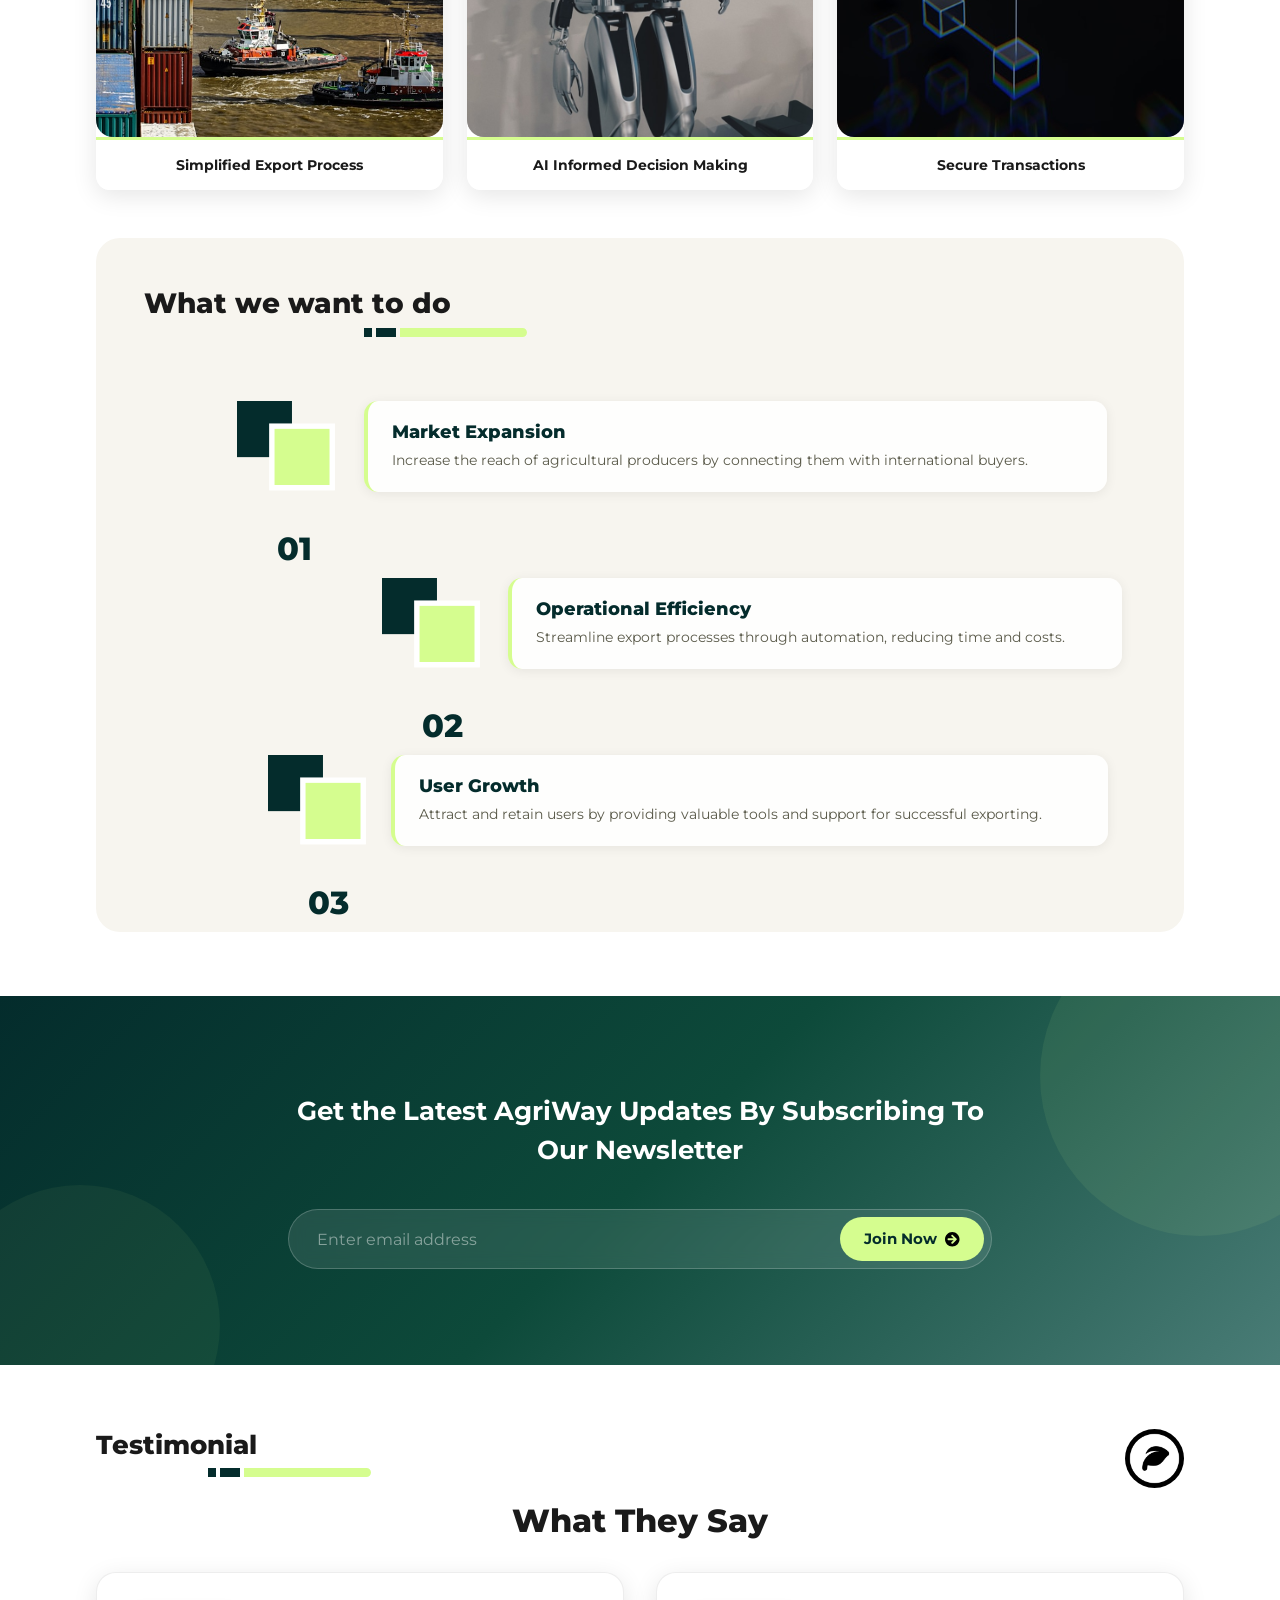
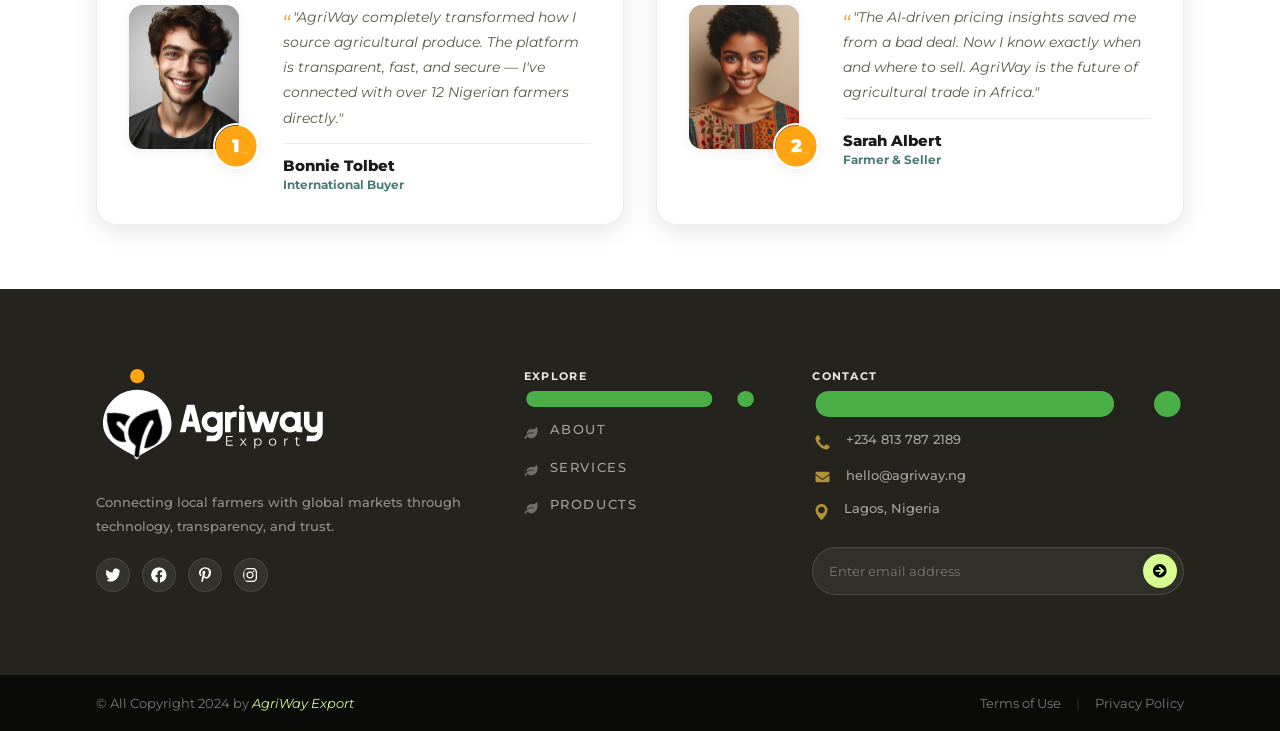
==== commit 6c4f65c1: "feat: enhanced hero — animated tag, stats counter, scroll indicator, staggered entrance" ====
--- a/index.html
+++ b/index.html
@@ -54,41 +54,81 @@
             <span class="mobileNav-tagline">AgriWay Export &bull; 2024</span>
         </div>
 
-        <!-- HERO INTRO -->
-        <div class="heroIntro">
-            <h1>
-                Simplifying agricultural exports by connecting sellers
-                <span class="dashLine"><hr></span>
-                <span class="design">Farmers</span> with international buyers.
-            </h1>
-            <img src="assets/RectangleWithLight.svg" alt="RectangleWithLight">
-        </div>
-
-        <!-- HERO LOWER -->
-        <div class="heroSliderWords">
-            <div class="leftHero">
-                <div><img src="assets/OrganicFood.svg" alt="Organic Food"></div>
-                <div>
-                    <ul>
-                        <li>Simplified Export</li>
-                        <li>Informed Decision Making</li>
-                        <li>Secure Transactions</li>
-                    </ul>
-                </div>
-            </div>
-            <div class="rightHero">
-                <p>This integrated solution enhances transaction efficiency, transparency, and accessibility for agricultural producers in global markets.</p>
-            </div>
-        </div>
-
-        <!-- CTA -->
-        <div class="callToAction">
-            <div class="checkSol">
-                <a href="#"><p>Our Solutions</p><img src="assets/arrowRight.svg" alt="arrowRight"></a>
-            </div>
-            <div class="exploreMore">
-                <a href="#"><p>Explore More</p><img src="assets/arrowDown.svg" alt="arrowDown"></a>
-            </div>
+        <!-- HERO BODY -->
+        <div class="heroBody">
+
+            <!-- Floating tag -->
+            <div class="heroTag">
+                <span class="heroTagDot"></span>
+                AI-Powered Agricultural Exports
+            </div>
+
+            <!-- HERO INTRO — your original h1 preserved exactly -->
+            <div class="heroIntro">
+                <h1>
+                    Simplifying agricultural exports by connecting sellers
+                    <span class="dashLine"><hr></span>
+                    <span class="design">Farmers</span> with international buyers.
+                </h1>
+                <img src="assets/RectangleWithLight.svg" alt="RectangleWithLight">
+            </div>
+
+            <!-- Sub text + feature pills -->
+            <div class="heroSliderWords">
+                <div class="leftHero">
+                    <div><img src="assets/OrganicFood.svg" alt="Organic Food"></div>
+                    <div>
+                        <ul>
+                            <li>Simplified Export</li>
+                            <li>Informed Decision Making</li>
+                            <li>Secure Transactions</li>
+                        </ul>
+                    </div>
+                </div>
+                <div class="rightHero">
+                    <p>This integrated solution enhances transaction efficiency, transparency, and accessibility for agricultural producers in global markets.</p>
+                </div>
+            </div>
+
+            <!-- CTA buttons -->
+            <div class="callToAction">
+                <div class="checkSol">
+                    <a href="#"><p>Our Solutions</p><img src="assets/arrowRight.svg" alt="arrowRight"></a>
+                </div>
+                <div class="exploreMore">
+                    <a href="#"><p>Explore More</p><img src="assets/arrowDown.svg" alt="arrowDown"></a>
+                </div>
+            </div>
+
+            <!-- Stats bar -->
+            <div class="heroStats">
+                <div class="heroStat">
+                    <span class="heroStatNum" data-target="2400">0</span><span class="heroStatSuffix">+</span>
+                    <span class="heroStatLabel">Farmers Connected</span>
+                </div>
+                <div class="heroStatDivider"></div>
+                <div class="heroStat">
+                    <span class="heroStatNum" data-target="48">0</span>
+                    <span class="heroStatLabel">Countries Reached</span>
+                </div>
+                <div class="heroStatDivider"></div>
+                <div class="heroStat">
+                    <span class="heroStatPrefix">$</span><span class="heroStatNum" data-target="12">0</span><span class="heroStatSuffix">M+</span>
+                    <span class="heroStatLabel">Transactions Secured</span>
+                </div>
+                <div class="heroStatDivider"></div>
+                <div class="heroStat">
+                    <span class="heroStatNum" data-target="99">0</span><span class="heroStatSuffix">.8%</span>
+                    <span class="heroStatLabel">Uptime</span>
+                </div>
+            </div>
+
+        </div>
+
+        <!-- Scroll indicator -->
+        <div class="heroScroll">
+            <div class="heroScrollLine"></div>
+            <span>Scroll</span>
         </div>
 
     </div>
--- a/styles.css
+++ b/styles.css
@@ -233,7 +233,54 @@
 }
 
 /* ============================================================
-   HERO INTRO
+   HERO BODY WRAPPER
+   ============================================================ */
+.heroBody {
+    position: relative;
+    z-index: 1;
+    display: flex;
+    flex-direction: column;
+    padding-top: 1rem;
+}
+
+/* Floating tag */
+.heroTag {
+    display: inline-flex;
+    align-items: center;
+    gap: 8px;
+    background: rgba(213,253,143,0.12);
+    border: 1px solid rgba(213,253,143,0.35);
+    color: var(--lime);
+    font-size: 0.75rem;
+    font-weight: 700;
+    letter-spacing: 0.1em;
+    text-transform: uppercase;
+    padding: 7px 16px;
+    border-radius: 50px;
+    margin: 0 0 0 6rem;
+    width: fit-content;
+    animation: fadeSlideDown 0.6s ease both;
+}
+
+.heroTagDot {
+    width: 7px; height: 7px;
+    border-radius: 50%;
+    background: var(--lime);
+    animation: pulseDot 2s ease-in-out infinite;
+}
+
+@keyframes pulseDot {
+    0%,100% { opacity:1; transform:scale(1); }
+    50%      { opacity:0.4; transform:scale(0.75); }
+}
+
+@keyframes fadeSlideDown {
+    from { opacity:0; transform:translateY(-12px); }
+    to   { opacity:1; transform:translateY(0); }
+}
+
+/* ============================================================
+   HERO INTRO — your original h1 preserved
    ============================================================ */
 .heroIntro {
     position: relative;
@@ -241,6 +288,7 @@
     display: flex;
     justify-content: left;
     align-items: center;
+    animation: fadeSlideUp 0.7s 0.15s ease both;
 }
 
 .heroIntro img {
@@ -248,13 +296,13 @@
     position: absolute;
     top: 40%; left: 2%;
     z-index: 1;
-    opacity: 0.6;
+    opacity: 0.5;
 }
 
 .heroIntro h1 {
     position: relative; z-index: 2;
     color: var(--text);
-    padding: 5rem 8rem 5rem 6rem;
+    padding: 4rem 8rem 4rem 6rem;
     width: 88%;
     font-size: clamp(2rem, 3.5vw, 3.5rem);
     line-height: 1.18;
@@ -269,8 +317,9 @@
     border-radius: 4px;
 }
 
+/* Your original Farmers gradient — untouched */
 .design {
-    background: linear-gradient(90deg, #2dbe6c, #f4c430, #ff6b35);
+    background: linear-gradient(45deg, #ff6b6b, #f4c430, #1e90ff);
     background-clip: text;
     -webkit-background-clip: text;
     -webkit-text-fill-color: transparent;
@@ -283,10 +332,11 @@
     display: flex;
     justify-content: space-around;
     align-items: center;
-    padding: 3.5rem 6rem;
+    padding: 2rem 6rem;
     color: #fff;
     width: 100%;
     gap: 2rem;
+    animation: fadeSlideUp 0.7s 0.25s ease both;
 }
 
 .leftHero { display: flex; align-items: center; gap: 1.5rem; }
@@ -315,8 +365,9 @@
     display: flex;
     justify-content: space-between;
     align-items: center;
-    padding: 1rem 6rem 4rem;
+    padding: 1.5rem 6rem 2.5rem;
     width: 100%;
+    animation: fadeSlideUp 0.7s 0.35s ease both;
 }
 
 .checkSol a, .exploreMore a {
@@ -330,7 +381,7 @@
 
 .checkSol a {
     background: var(--lime);
-    padding: 0.8rem 1.5rem;
+    padding: 0.85rem 1.75rem;
     border-radius: 50px;
     color: var(--green-deep);
     box-shadow: 0 4px 16px rgba(213,253,143,0.35);
@@ -339,11 +390,117 @@
 .checkSol a:hover {
     background: var(--lime-dark);
     transform: translateY(-2px);
-    box-shadow: 0 8px 24px rgba(213,253,143,0.45);
+    box-shadow: 0 8px 24px rgba(213,253,143,0.5);
 }
 
 .exploreMore a { color: rgba(255,255,255,0.9); }
 .exploreMore a:hover { color: var(--lime); }
+
+/* ============================================================
+   HERO STATS BAR
+   ============================================================ */
+.heroStats {
+    display: flex;
+    align-items: center;
+    gap: 0;
+    margin: 0 6rem 0;
+    background: rgba(255,255,255,0.08);
+    backdrop-filter: blur(14px);
+    -webkit-backdrop-filter: blur(14px);
+    border: 1px solid rgba(255,255,255,0.12);
+    border-radius: 16px;
+    padding: 1.5rem 2.5rem;
+    animation: fadeSlideUp 0.7s 0.45s ease both;
+}
+
+.heroStat {
+    display: flex;
+    flex-direction: column;
+    align-items: flex-start;
+    flex: 1;
+    gap: 4px;
+}
+
+.heroStatNum {
+    font-size: 2rem;
+    font-weight: 800;
+    color: var(--lime);
+    line-height: 1;
+}
+
+.heroStatPrefix,
+.heroStatSuffix {
+    font-size: 1.5rem;
+    font-weight: 800;
+    color: var(--lime);
+    line-height: 1;
+}
+
+.heroStatLabel {
+    font-size: 0.72rem;
+    font-weight: 600;
+    color: rgba(255,255,255,0.55);
+    text-transform: uppercase;
+    letter-spacing: 0.07em;
+    margin-top: 2px;
+}
+
+/* Inline num + suffix */
+.heroStat > span:not(.heroStatLabel) { display: inline; }
+.heroStat { flex-direction: row; flex-wrap: wrap; align-items: baseline; gap: 0 2px; }
+.heroStatLabel { width: 100%; margin-top: 4px; }
+
+.heroStatDivider {
+    width: 1px;
+    height: 40px;
+    background: rgba(255,255,255,0.15);
+    margin: 0 2rem;
+    flex-shrink: 0;
+    align-self: center;
+}
+
+/* ============================================================
+   SCROLL INDICATOR
+   ============================================================ */
+.heroScroll {
+    position: absolute;
+    bottom: 2rem;
+    right: 2rem;
+    display: flex;
+    flex-direction: column;
+    align-items: center;
+    gap: 8px;
+    z-index: 2;
+    animation: fadeSlideUp 0.7s 0.55s ease both;
+}
+
+.heroScrollLine {
+    width: 1px;
+    height: 52px;
+    background: linear-gradient(to bottom, transparent, var(--lime));
+    animation: scrollPulse 1.6s ease-in-out infinite;
+}
+
+@keyframes scrollPulse {
+    0%   { transform: scaleY(0); transform-origin: top; opacity: 0; }
+    50%  { transform: scaleY(1); transform-origin: top; opacity: 1; }
+    51%  { transform-origin: bottom; }
+    100% { transform: scaleY(0); transform-origin: bottom; opacity: 0; }
+}
+
+.heroScroll span {
+    font-size: 0.62rem;
+    font-weight: 700;
+    letter-spacing: 0.18em;
+    text-transform: uppercase;
+    color: rgba(255,255,255,0.4);
+    writing-mode: vertical-rl;
+}
+
+@keyframes fadeSlideUp {
+    from { opacity:0; transform:translateY(20px); }
+    to   { opacity:1; transform:translateY(0); }
+}
 
 /* ============================================================
    SECTION TWO — ABOUT
@@ -891,18 +1048,20 @@
     width: 52px;
     height: 52px;
     border-radius: 50%;
-    background: var(--lime);
-    border: none;
+    background: rgba(213,253,143,0.25);
+    border: 1.5px solid rgba(213,253,143,0.4);
     cursor: pointer;
     display: flex;
     align-items: center;
     justify-content: center;
-    box-shadow: 0 6px 24px rgba(4,44,44,0.2), 0 2px 8px rgba(213,253,143,0.3);
+    backdrop-filter: blur(6px);
+    -webkit-backdrop-filter: blur(6px);
+    box-shadow: 0 4px 16px rgba(4,44,44,0.12);
     transition: var(--ease);
-    /* Hidden by default — JS shows it after scrolling */
+    /* Hidden at top — JS adds .visible on scroll */
     opacity: 0;
     visibility: hidden;
-    transform: translateY(16px);
+    transform: translateY(12px);
 }
 
 .backToTop.visible {
@@ -912,14 +1071,21 @@
 }
 
 .backToTop:hover {
-    background: var(--lime-dark);
+    background: var(--lime);
+    border-color: var(--lime);
     transform: translateY(-4px);
-    box-shadow: 0 12px 32px rgba(4,44,44,0.25), 0 4px 12px rgba(213,253,143,0.4);
+    box-shadow: 0 10px 28px rgba(4,44,44,0.2), 0 4px 12px rgba(213,253,143,0.35);
 }
 
 .backToTop img {
     width: 20px;
     filter: brightness(0);
+    opacity: 0.7;
+    transition: opacity 0.2s ease;
+}
+
+.backToTop:hover img {
+    opacity: 1;
 }
 
 /* ============================================================
@@ -960,9 +1126,12 @@
     .hamburger { display: flex; }
 
     /* Hero */
+    .heroTag { margin: 0.5rem 1.25rem; font-size: 0.68rem; }
+    .heroScroll { display: none; }
+
     .heroIntro img { display: none; }
     .heroIntro h1 {
-        padding: 2.5rem 1.25rem 1.5rem;
+        padding: 2rem 1.25rem 1.25rem;
         font-size: clamp(1.55rem, 7vw, 2.4rem);
         width: 100%;
     }
@@ -970,7 +1139,7 @@
     .heroSliderWords {
         flex-direction: column;
         align-items: flex-start;
-        padding: 1.5rem 1.25rem;
+        padding: 1.25rem 1.25rem;
         gap: 1.25rem;
     }
 
@@ -979,11 +1148,29 @@
     .callToAction {
         flex-direction: column;
         align-items: flex-start;
-        padding: 1.25rem 1.25rem 2.5rem;
+        padding: 1.25rem 1.25rem 2rem;
         gap: 1rem;
     }
 
     .exploreMore a { padding-right: 0; }
+
+    /* Stats bar — 2x2 grid on mobile */
+    .heroStats {
+        margin: 0 1.25rem;
+        flex-wrap: wrap;
+        padding: 1.25rem;
+        gap: 0;
+        border-radius: 14px;
+    }
+
+    .heroStat {
+        flex: 1 1 45%;
+        padding: 0.75rem 0.5rem;
+    }
+
+    .heroStatNum { font-size: 1.5rem; }
+    .heroStatPrefix, .heroStatSuffix { font-size: 1.2rem; }
+    .heroStatDivider { display: none; }
 
     /* Section Two */
     .sectionTwoContent {
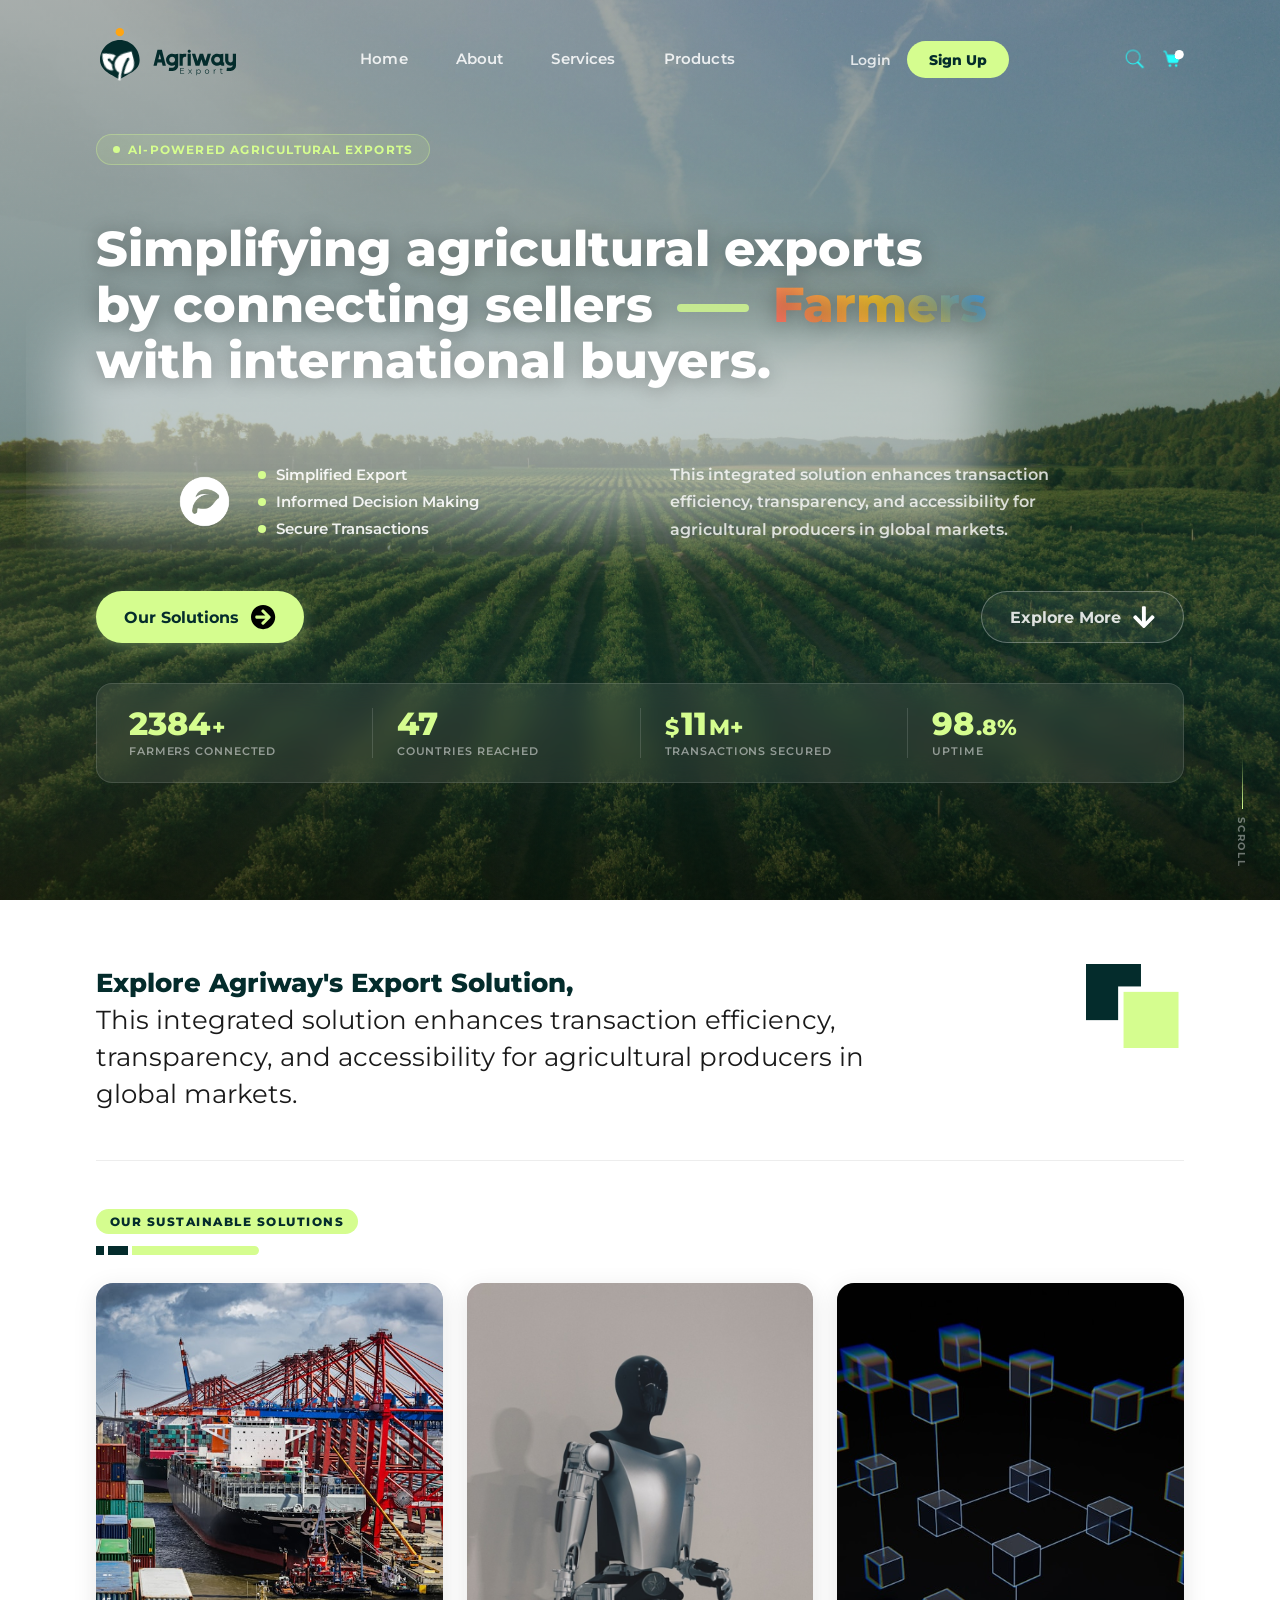
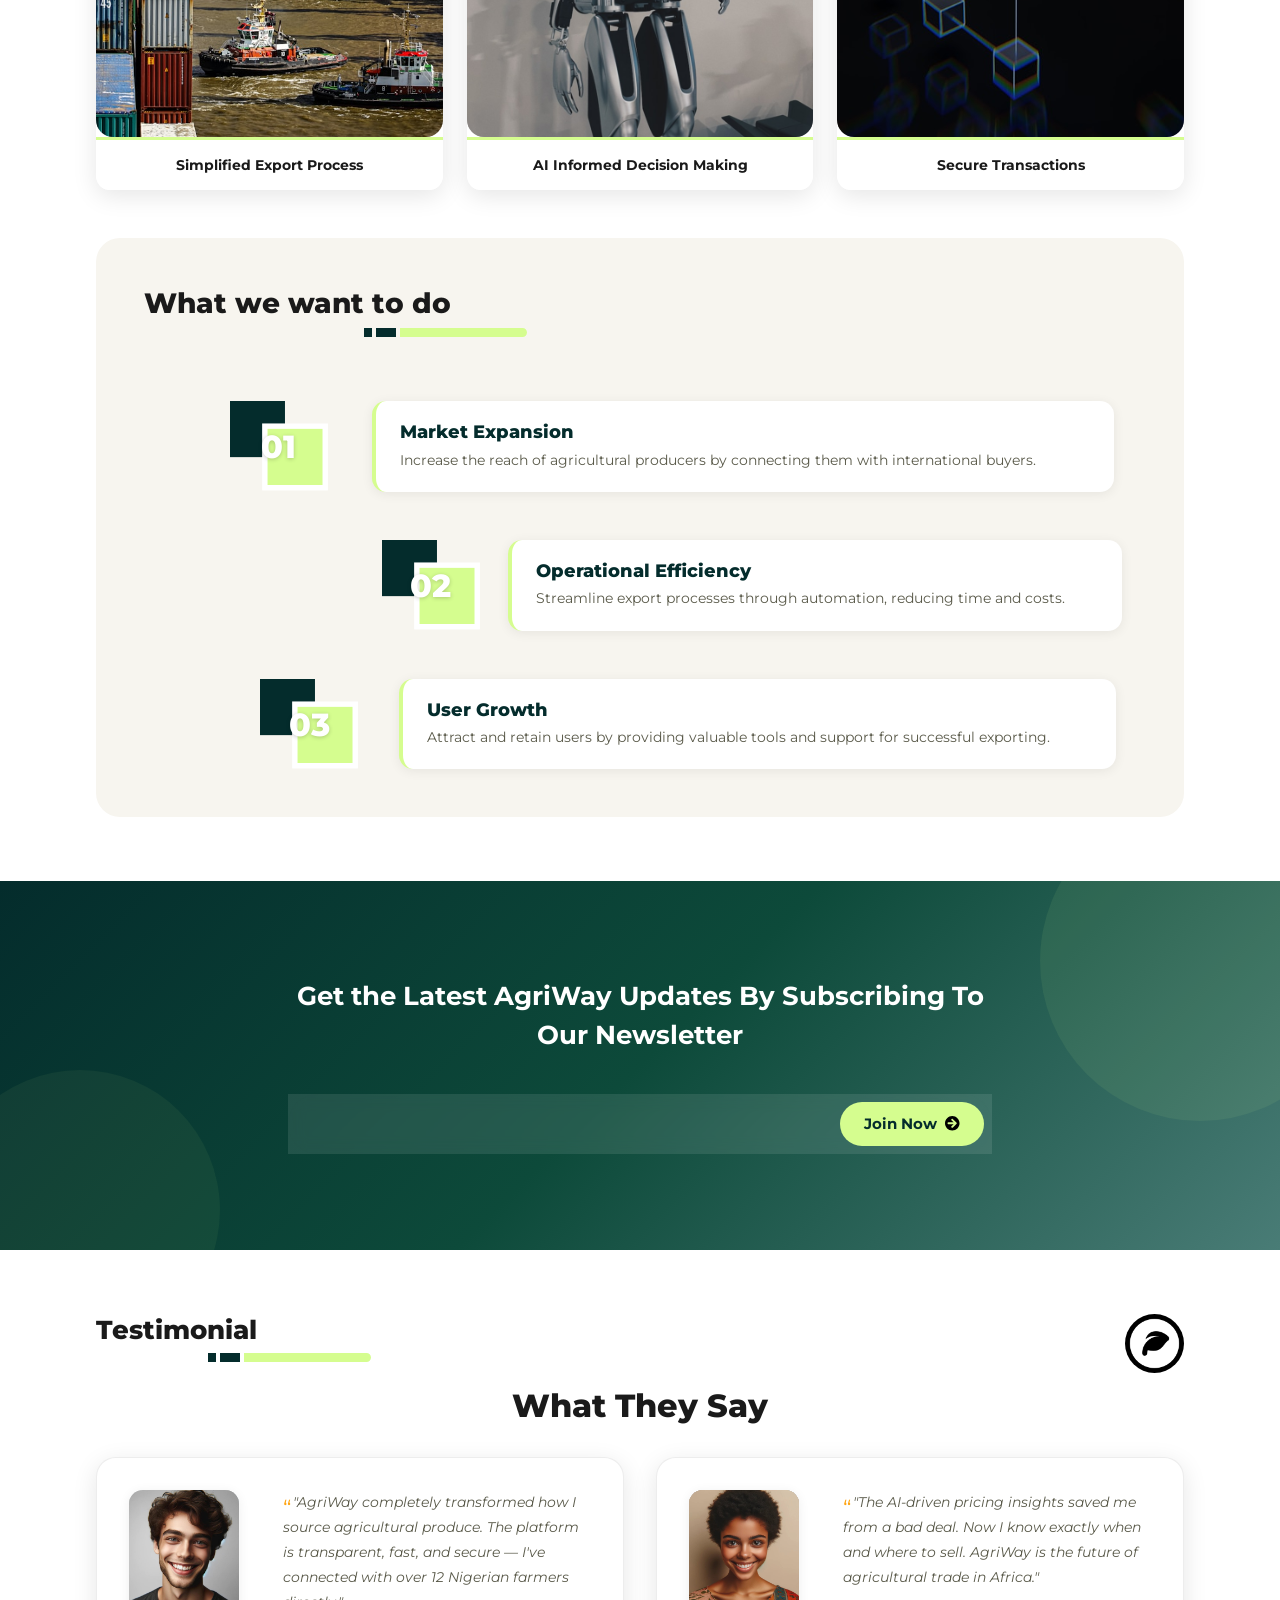
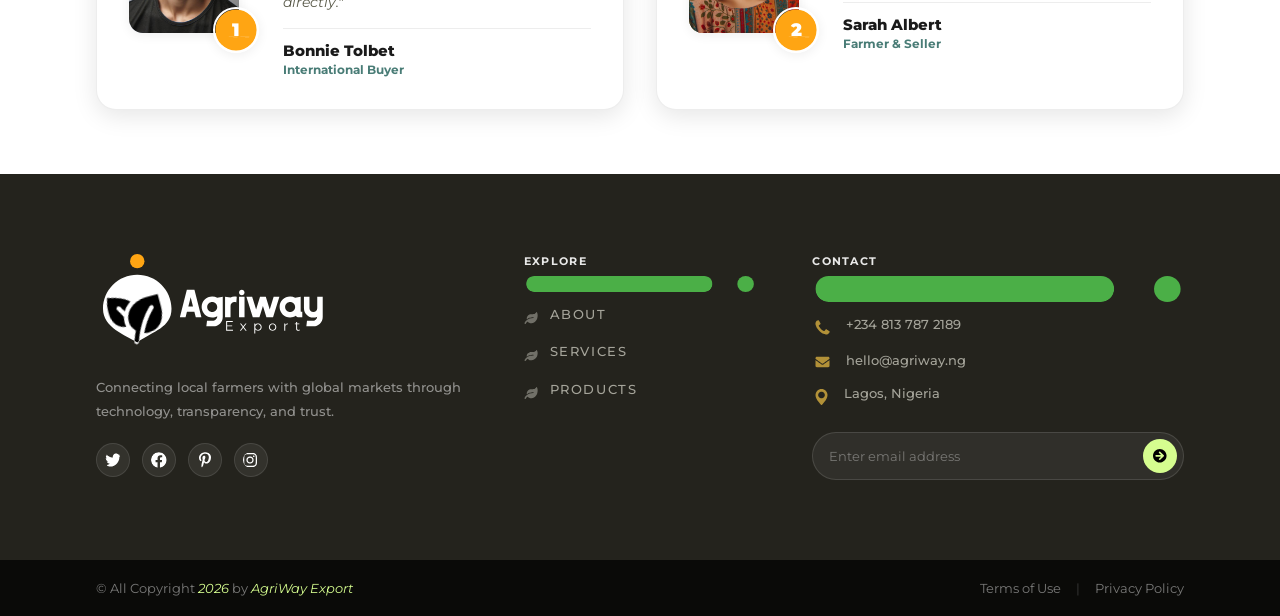
==== commit 88e45120: "fix: kill browser autofill white background on newsletter and footer email inputs" ====
--- a/index.html
+++ b/index.html
@@ -103,22 +103,34 @@
             <!-- Stats bar -->
             <div class="heroStats">
                 <div class="heroStat">
-                    <span class="heroStatNum" data-target="2400">0</span><span class="heroStatSuffix">+</span>
+                    <div class="heroStatRow">
+                        <span class="heroStatNum" data-target="2400">0</span>
+                        <span class="heroStatSuffix">+</span>
+                    </div>
                     <span class="heroStatLabel">Farmers Connected</span>
                 </div>
                 <div class="heroStatDivider"></div>
                 <div class="heroStat">
-                    <span class="heroStatNum" data-target="48">0</span>
+                    <div class="heroStatRow">
+                        <span class="heroStatNum" data-target="48">0</span>
+                    </div>
                     <span class="heroStatLabel">Countries Reached</span>
                 </div>
                 <div class="heroStatDivider"></div>
                 <div class="heroStat">
-                    <span class="heroStatPrefix">$</span><span class="heroStatNum" data-target="12">0</span><span class="heroStatSuffix">M+</span>
+                    <div class="heroStatRow">
+                        <span class="heroStatPrefix">$</span>
+                        <span class="heroStatNum" data-target="12">0</span>
+                        <span class="heroStatSuffix">M+</span>
+                    </div>
                     <span class="heroStatLabel">Transactions Secured</span>
                 </div>
                 <div class="heroStatDivider"></div>
                 <div class="heroStat">
-                    <span class="heroStatNum" data-target="99">0</span><span class="heroStatSuffix">.8%</span>
+                    <div class="heroStatRow">
+                        <span class="heroStatNum" data-target="99">0</span>
+                        <span class="heroStatSuffix">.8%</span>
+                    </div>
                     <span class="heroStatLabel">Uptime</span>
                 </div>
             </div>
@@ -314,7 +326,7 @@
     <!-- Copyright bar -->
     <div class="sectionSevenContentExtra">
         <div class="leftExtra">
-            <p>&copy; All Copyright 2024 by <span>AgriWay Export</span></p>
+            <p>&copy; All Copyright <span id="footerYear"></span> by <span>AgriWay Export</span></p>
         </div>
         <div class="rightExtra">
             <p>Terms of Use <span>|</span> Privacy Policy</p>
--- a/styles.css
+++ b/styles.css
@@ -42,18 +42,52 @@
 
 /* ============================================================
    HERO CONTAINER
+   Full-bleed, deep overlay so text pops on all screens
    ============================================================ */
 .headContainer {
-    background: linear-gradient(160deg, rgba(4,44,44,0.18) 0%, rgba(0,0,0,0.04) 60%, rgba(0,0,0,0) 100%),
-                url("assets/bg.jpeg") no-repeat center top / cover;
+    position: relative;
     width: 100%;
     min-height: 100vh;
     font-weight: 600;
-    position: relative;
-}
-
-/* ============================================================
-   HEADER
+    display: flex;
+    flex-direction: column;
+    /* Base photo */
+    background: url("assets/bg.jpeg") no-repeat center center / cover;
+    overflow: hidden;
+}
+
+/* Balanced overlay — dark enough for legibility, light enough for the photo */
+.headContainer::before {
+    content: '';
+    position: absolute;
+    inset: 0;
+    background:
+        linear-gradient(
+            to bottom,
+            rgba(2,20,15,0.35)  0%,
+            rgba(4,44,44,0.50) 40%,
+            rgba(4,44,44,0.65) 75%,
+            rgba(2,18,12,0.75) 100%
+        );
+    z-index: 0;
+}
+
+/* Subtle grain texture for depth */
+.headContainer::after {
+    content: '';
+    position: absolute;
+    inset: 0;
+    background-image: url("data:image/svg+xml,%3Csvg viewBox='0 0 256 256' xmlns='http://www.w3.org/2000/svg'%3E%3Cfilter id='noise'%3E%3CfeTurbulence type='fractalNoise' baseFrequency='0.9' numOctaves='4' stitchTiles='stitch'/%3E%3C/filter%3E%3Crect width='100%25' height='100%25' filter='url(%23noise)' opacity='0.04'/%3E%3C/svg%3E");
+    opacity: 0.35;
+    pointer-events: none;
+    z-index: 0;
+}
+
+/* All children sit above overlays */
+.headContainer > * { position: relative; z-index: 1; }
+
+/* ============================================================
+   HEADER — white text on dark overlay
    ============================================================ */
 .header {
     display: flex;
@@ -66,12 +100,12 @@
 
 .logoArea { display: flex; align-items: center; gap: 0.5rem; }
 
-/* Desktop nav */
+/* Desktop nav — white links on dark hero */
 #desktopNav { display: flex; gap: 3rem; }
 
 #desktopNav a {
-    color: #1a1a1a;
-    font-weight: 700;
+    color: rgba(255,255,255,0.85);
+    font-weight: 600;
     font-size: 0.92rem;
     letter-spacing: 0.01em;
     position: relative;
@@ -82,47 +116,47 @@
     content: '';
     position: absolute;
     bottom: -5px; left: 0;
-    width: 0; height: 2.5px;
-    background: var(--green-deep);
+    width: 0; height: 2px;
+    background: var(--lime);
     border-radius: 2px;
     transition: width 0.3s ease;
 }
 
-#desktopNav a:hover { color: var(--green-deep); }
+#desktopNav a:hover { color: var(--white); }
 #desktopNav a:hover::after { width: 100%; }
 
 .onboardArea { display: flex; align-items: center; gap: 1rem; }
 
 .onboardArea .login a {
-    color: var(--text);
+    color: rgba(255,255,255,0.8);
     font-weight: 600;
     font-size: 0.9rem;
     transition: color 0.2s;
 }
 
-.onboardArea .login a:hover { color: var(--green-deep); }
+.onboardArea .login a:hover { color: var(--white); }
 
 .onboardArea .signUp {
-    background: var(--green-deep);
+    background: var(--lime);
     border-radius: 50px;
-    padding: 9px 20px;
+    padding: 9px 22px;
     transition: var(--ease);
 }
 
 .onboardArea .signUp a {
-    color: var(--lime);
-    font-weight: 700;
+    color: var(--green-deep);
+    font-weight: 800;
     font-size: 0.9rem;
 }
 
 .onboardArea .signUp:hover {
-    background: var(--green-mid);
+    background: var(--lime-dark);
     transform: translateY(-2px);
-    box-shadow: 0 6px 20px rgba(4,44,44,0.25);
+    box-shadow: 0 6px 20px rgba(213,253,143,0.3);
 }
 
 .SearchCartArea { display: flex; align-items: center; gap: 1rem; }
-.SearchCartArea img { width: 22px; cursor: pointer; transition: transform 0.2s; }
+.SearchCartArea img { width: 22px; cursor: pointer; transition: transform 0.2s; filter: brightness(10); }
 .SearchCartArea img:hover { transform: scale(1.12); }
 
 /* Hamburger — hidden on desktop */
@@ -141,7 +175,7 @@
 .hamburger span {
     display: block;
     width: 26px; height: 2.5px;
-    background: var(--green-deep);
+    background: var(--white);
     border-radius: 3px;
     transition: var(--ease);
 }
@@ -301,20 +335,22 @@
 
 .heroIntro h1 {
     position: relative; z-index: 2;
-    color: var(--text);
-    padding: 4rem 8rem 4rem 6rem;
+    color: var(--white);
+    padding: 3.5rem 8rem 3rem 6rem;
     width: 88%;
-    font-size: clamp(2rem, 3.5vw, 3.5rem);
-    line-height: 1.18;
+    font-size: clamp(2rem, 3.8vw, 4rem);
+    line-height: 1.15;
     font-weight: 800;
+    text-shadow: 0 2px 20px rgba(0,0,0,0.3);
 }
 
 .dashLine hr {
     display: inline-flex;
-    border: 4px solid var(--green-deep);
+    border: 4px solid var(--lime);
     width: 8%;
     margin: 0.625rem;
     border-radius: 4px;
+    opacity: 0.8;
 }
 
 /* Your original Farmers gradient — untouched */
@@ -332,8 +368,8 @@
     display: flex;
     justify-content: space-around;
     align-items: center;
-    padding: 2rem 6rem;
-    color: #fff;
+    padding: 1.5rem 6rem;
+    color: rgba(255,255,255,0.9);
     width: 100%;
     gap: 2rem;
     animation: fadeSlideUp 0.7s 0.25s ease both;
@@ -393,32 +429,58 @@
     box-shadow: 0 8px 24px rgba(213,253,143,0.5);
 }
 
-.exploreMore a { color: rgba(255,255,255,0.9); }
-.exploreMore a:hover { color: var(--lime); }
+.exploreMore a {
+    color: rgba(255,255,255,0.85);
+    border: 1.5px solid rgba(255,255,255,0.3);
+    padding: 0.85rem 1.75rem;
+    border-radius: 50px;
+    backdrop-filter: blur(6px);
+    -webkit-backdrop-filter: blur(6px);
+    background: rgba(255,255,255,0.06);
+}
+
+.exploreMore a:hover {
+    color: var(--lime);
+    border-color: var(--lime);
+    background: rgba(213,253,143,0.1);
+    transform: translateY(-2px);
+    box-shadow: 0 6px 20px rgba(213,253,143,0.15);
+}
 
 /* ============================================================
    HERO STATS BAR
    ============================================================ */
 .heroStats {
     display: flex;
-    align-items: center;
+    align-items: stretch;
     gap: 0;
-    margin: 0 6rem 0;
+    /* Match the same horizontal margin as the rest of the page */
+    margin: 0 6rem 3rem;
     background: rgba(255,255,255,0.08);
     backdrop-filter: blur(14px);
     -webkit-backdrop-filter: blur(14px);
     border: 1px solid rgba(255,255,255,0.12);
     border-radius: 16px;
-    padding: 1.5rem 2.5rem;
+    padding: 1.5rem 2rem;
     animation: fadeSlideUp 0.7s 0.45s ease both;
 }
 
 .heroStat {
+    flex: 1;
     display: flex;
     flex-direction: column;
-    align-items: flex-start;
-    flex: 1;
     gap: 4px;
+    padding: 0 1.5rem;
+}
+
+.heroStat:first-child { padding-left: 0; }
+.heroStat:last-child  { padding-right: 0; }
+
+/* Number row — num, prefix and suffix sit inline */
+.heroStatRow {
+    display: flex;
+    align-items: baseline;
+    gap: 2px;
 }
 
 .heroStatNum {
@@ -430,33 +492,25 @@
 
 .heroStatPrefix,
 .heroStatSuffix {
-    font-size: 1.5rem;
+    font-size: 1.4rem;
     font-weight: 800;
     color: var(--lime);
     line-height: 1;
 }
 
 .heroStatLabel {
-    font-size: 0.72rem;
+    font-size: 0.7rem;
     font-weight: 600;
-    color: rgba(255,255,255,0.55);
+    color: rgba(255,255,255,0.5);
     text-transform: uppercase;
-    letter-spacing: 0.07em;
-    margin-top: 2px;
-}
-
-/* Inline num + suffix */
-.heroStat > span:not(.heroStatLabel) { display: inline; }
-.heroStat { flex-direction: row; flex-wrap: wrap; align-items: baseline; gap: 0 2px; }
-.heroStatLabel { width: 100%; margin-top: 4px; }
+    letter-spacing: 0.08em;
+}
 
 .heroStatDivider {
     width: 1px;
-    height: 40px;
-    background: rgba(255,255,255,0.15);
-    margin: 0 2rem;
+    background: rgba(255,255,255,0.14);
     flex-shrink: 0;
-    align-self: center;
+    align-self: stretch;
 }
 
 /* ============================================================
@@ -625,36 +679,50 @@
 .numIconWrap {
     position: relative;
     flex-shrink: 0;
-}
-
-.numIconWrap img { position: relative; z-index: 1; }
-
+    /* Contains the SVG + number stacked together */
+    display: flex;
+    flex-direction: column;
+    align-items: center;
+    width: 98px;
+}
+
+/* WedgedSquares SVG sits at the top */
+.numIconWrap img {
+    position: relative;
+    z-index: 1;
+    width: 98px;
+}
+
+/* Number overlaps the SVG, centred on it — NOT on the card */
 .num {
     font-weight: 800;
     font-size: 2rem;
-    position: relative;
-    bottom: -38px;
-    left: 40px;
-    color: var(--green-deep);
+    position: absolute;
+    /* Centre over the SVG */
+    top: 50%;
+    left: 50%;
+    transform: translate(-50%, -50%);
+    color: var(--white);
     z-index: 2;
+    text-shadow: 0 1px 4px rgba(0,0,0,0.2);
+    pointer-events: none;
 }
 
 .fancyNumContent1 .numContent,
-.fancyNumContent3 .numContent { margin-left: -30px; }
+.fancyNumContent3 .numContent { margin-left: 0; }
 
 .numContent {
     width: 80%;
-    background: rgba(255,255,255,0.85);
+    background: var(--white);
     padding: 1.25rem 1.5rem;
     border-radius: var(--radius);
     border-left: 4px solid var(--lime);
     box-shadow: var(--shadow-sm);
     transition: var(--ease);
-    backdrop-filter: blur(8px);
 }
 
 .numContent:hover {
-    background: var(--white);
+    background: var(--off-white);
     box-shadow: var(--shadow);
     transform: translateX(4px);
 }
@@ -1094,6 +1162,7 @@
 @media (max-width: 1024px) {
     .header { padding: 1.5rem 3rem; }
     #desktopNav { gap: 2rem; }
+    #desktopNav a { color: rgba(255,255,255,0.85); }
     .heroIntro h1 { padding: 4rem 3rem; font-size: clamp(1.8rem, 3.5vw, 3rem); }
     .heroSliderWords { padding: 2.5rem 3rem; }
     .callToAction { padding: 1rem 3rem 3rem; }
@@ -1134,6 +1203,7 @@
         padding: 2rem 1.25rem 1.25rem;
         font-size: clamp(1.55rem, 7vw, 2.4rem);
         width: 100%;
+        color: var(--white);
     }
 
     .heroSliderWords {
@@ -1156,17 +1226,19 @@
 
     /* Stats bar — 2x2 grid on mobile */
     .heroStats {
-        margin: 0 1.25rem;
+        margin: 0 1.25rem 2rem;
         flex-wrap: wrap;
-        padding: 1.25rem;
-        gap: 0;
+        padding: 1.25rem 1rem;
         border-radius: 14px;
     }
 
     .heroStat {
         flex: 1 1 45%;
-        padding: 0.75rem 0.5rem;
-    }
+        padding: 0.75rem 0.75rem;
+    }
+
+    .heroStat:first-child,
+    .heroStat:last-child { padding-left: 0.75rem; padding-right: 0.75rem; }
 
     .heroStatNum { font-size: 1.5rem; }
     .heroStatPrefix, .heroStatSuffix { font-size: 1.2rem; }
